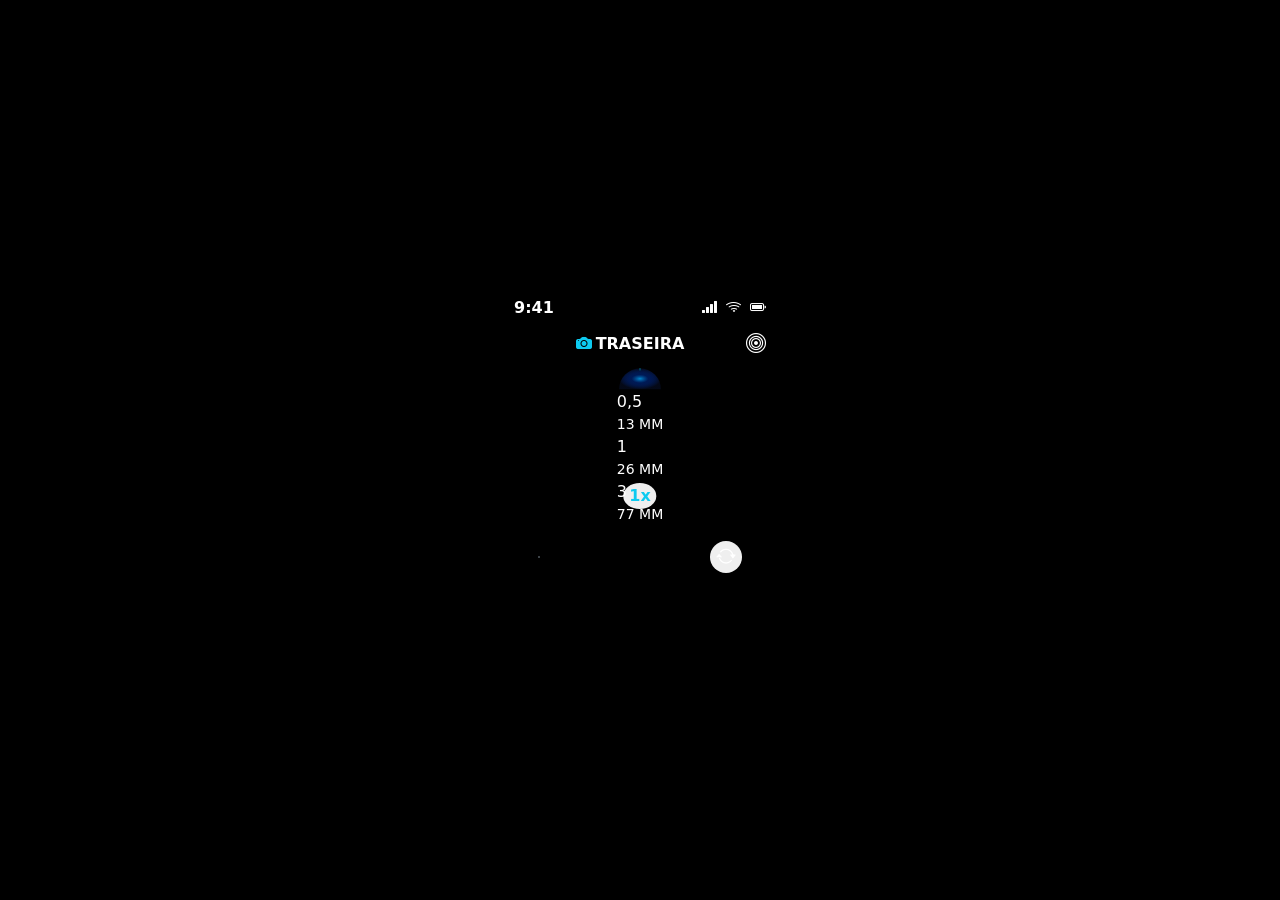
==== index.html @ 22788e56 "feat: adiciona componente de camera e ajustes de layout" ====
<!DOCTYPE html>
<html lang="pt-BR">
<head>
  <meta charset="UTF-8">
  <meta name="viewport" content="width=device-width, initial-scale=1.0, maximum-scale=1.0, user-scalable=no">
  <title>IILUME Camera Component</title>

  <!-- Bootstrap 5 CSS -->
  <link href="https://cdn.jsdelivr.net/npm/bootstrap@5.3.2/dist/css/bootstrap.min.css" rel="stylesheet">
  <!-- Bootstrap Icons -->
  <link rel="stylesheet" href="https://cdn.jsdelivr.net/npm/bootstrap-icons@1.11.1/font/bootstrap-icons.css">
  <link rel="stylesheet" href="style.css">
</head>
<body class="bg-black text-white cam-unselectable d-flex align-items-center justify-content-center min-vh-100">

  <!-- Container Principal do Celular -->
  <main class="cam-container position-relative overflow-hidden d-flex flex-column justify-content-between">
    
    <!-- Status Bar Mobile -->
    <div class="cam-status-bar d-flex justify-content-between align-items-center px-4 pt-2">
      <span class="fw-bold fs-6">9:41</span>
      <div class="cam-dynamic-island rounded-pill bg-black"></div>
      <div class="d-flex align-items-center gap-2 fs-6">
        <i class="bi bi-reception-4"></i>
        <i class="bi bi-wifi"></i>
        <i class="bi bi-battery-full"></i>
      </div>
    </div>

    <!-- Top Bar: Controles Rápidos e Indicador de Câmera -->
    <header class="cam-top-bar d-flex justify-content-between align-items-center px-4 py-2">
      <button id="cam-btn-flash" class="btn text-white p-0 rounded-circle border-0 cam-icon-circle" title="Flash">
        <i class="bi bi-zap" id="cam-icon-flash"></i>
      </button>
      
      <!-- Indicador Visual (Frontal / Traseira) -->
      <div class="cam-indicator-badge d-flex align-items-center gap-1 rounded-pill px-2 py-1">
        <i class="bi bi-camera-fill text-info fs-6" id="cam-icon-type"></i>
        <span id="cam-text-type" class="fw-bold tracking-wide">TRASEIRA</span>
      </div>

      <button id="cam-btn-grid" class="btn text-white p-0 rounded-circle border-0 cam-icon-circle" title="Grade">
        <i class="bi bi-bullseye fs-5"></i>
      </button>
    </header>

    <!-- Área Principal da Câmera (Viewfinder) -->
    <section class="cam-viewfinder position-relative flex-grow-1 overflow-hidden">
      <!-- Media Stream -->
      <video id="cam-stream" autoplay playsinline muted class="cam-media cam-zoom-26mm"></video>

      <!-- Ícone de Flash do Disparador -->
      <div id="cam-shutter-icon-flash" class="cam-shutter-icon-flash d-none position-absolute top-50 start-50 translate-middle text-center">
        <i class="bi bi-zap-fill text-warning display-1"></i>
      </div>
      
      <!-- Grade de Terços -->
      <div id="cam-grid" class="cam-grid d-none">
        <div class="cam-grid-line cam-horizontal" style="top: 33.33%;"></div>
        <div class="cam-grid-line cam-horizontal" style="top: 66.66%;"></div>
        <div class="cam-grid-line cam-vertical" style="left: 33.33%;"></div>
        <div class="cam-grid-line cam-vertical" style="left: 66.66%;"></div>
      </div>

      <!-- Overlays de Flash -->
      <div id="cam-shutter-flash" class="cam-shutter-flash"></div>
      <div id="cam-flash-overlay" class="cam-flash-overlay"></div>

      <!-- Bolotinha de Zoom Minimizada -->
      <button id="cam-zoom-trigger" class="cam-zoom-trigger position-absolute bottom-0 start-50 translate-middle-x mb-3 rounded-circle border-0 text-info fw-bold shadow">
        <span id="cam-zoom-trigger-text">1x</span>
      </button>

      <!-- Dial de Zoom Expansível -->
      <div class="cam-dial-container cam-dial-hidden position-absolute bottom-0 start-50 translate-middle-x" id="cam-dial">
        <button id="cam-zoom-close" class="cam-zoom-close rounded-circle border-0 text-white">&times;</button>
        <svg class="cam-dial-svg" viewBox="0 0 400 200">
          <defs>
            <radialGradient id="camBlueGlow" cx="50%" cy="50%" r="50%">
              <stop offset="0%" stop-color="#00aaff" stop-opacity="0.8" />
              <stop offset="40%" stop-color="#0033aa" stop-opacity="0.5" />
              <stop offset="100%" stop-color="#050a1a" stop-opacity="0.9" />
            </radialGradient>
          </defs>
          <path d="M 20,200 A 180,180 0 0,1 380,200 Z" fill="url(#camBlueGlow)" />
          <line x1="200" y1="15" x2="200" y2="35" stroke="#00f0ff" stroke-width="3.5" stroke-linecap="round" />
          <g id="cam-dial-ticks" stroke="rgba(255,255,255,0.4)" stroke-width="1.5"></g>
        </svg>

        <!-- Lentes Interativas no Dial -->
        <div class="cam-dial-content" id="cam-dial-content">
          <div class="cam-lens-item cam-lens-13mm" data-lens="13mm" data-angle="-30">
            <span class="d-block fs-6">0,5</span>
            <span class="d-block small">13 MM</span>
          </div>

          <div class="cam-lens-item cam-lens-26mm active" data-lens="26mm" data-angle="0">
            <span class="d-block fs-6">1</span>
            <span class="d-block small">26 MM</span>
          </div>

          <div class="cam-lens-item cam-lens-77mm" data-lens="77mm" data-angle="30">
            <span class="d-block fs-6">3</span>
            <span class="d-block small">77 MM</span>
          </div>
        </div>
      </div>
    </section>

    <!-- Controles Inferiores -->
    <footer class="cam-bottom-bar bg-black pt-2 pb-4 d-flex flex-column align-items-center">
      <div class="d-flex align-items-center justify-content-between w-100 px-5 my-2">
        <!-- Espaço reservado para a Galeria -->
        <div class="cam-thumb-placeholder border border-secondary rounded-circle overflow-hidden">
          <img id="cam-thumb-img" class="w-100 h-100 object-fit-cover d-none" alt="Thumb">
        </div>

        <!-- Botão Disparador -->
        <button id="cam-btn-shutter" class="cam-shutter-ring rounded-circle d-flex align-items-center justify-content-center border-0 p-0">
          <div class="cam-shutter-core rounded-circle"></div>
        </button>

        <!-- Botão Inverter Câmera -->
        <button id="cam-btn-flip" class="cam-flip-btn rounded-circle d-flex align-items-center justify-content-center border-0 text-white">
          <i class="bi bi-arrow-repeat fs-5"></i>
        </button>
      </div>

      <div class="cam-home-indicator rounded-pill bg-white mt-2 opacity-50"></div>
    </footer>

  </main>

  <script src="https://cdn.jsdelivr.net/npm/bootstrap@5.3.2/dist/js/bootstrap.bundle.min.js"></script>
  <script src="script.js"></script>
</body>
</html>
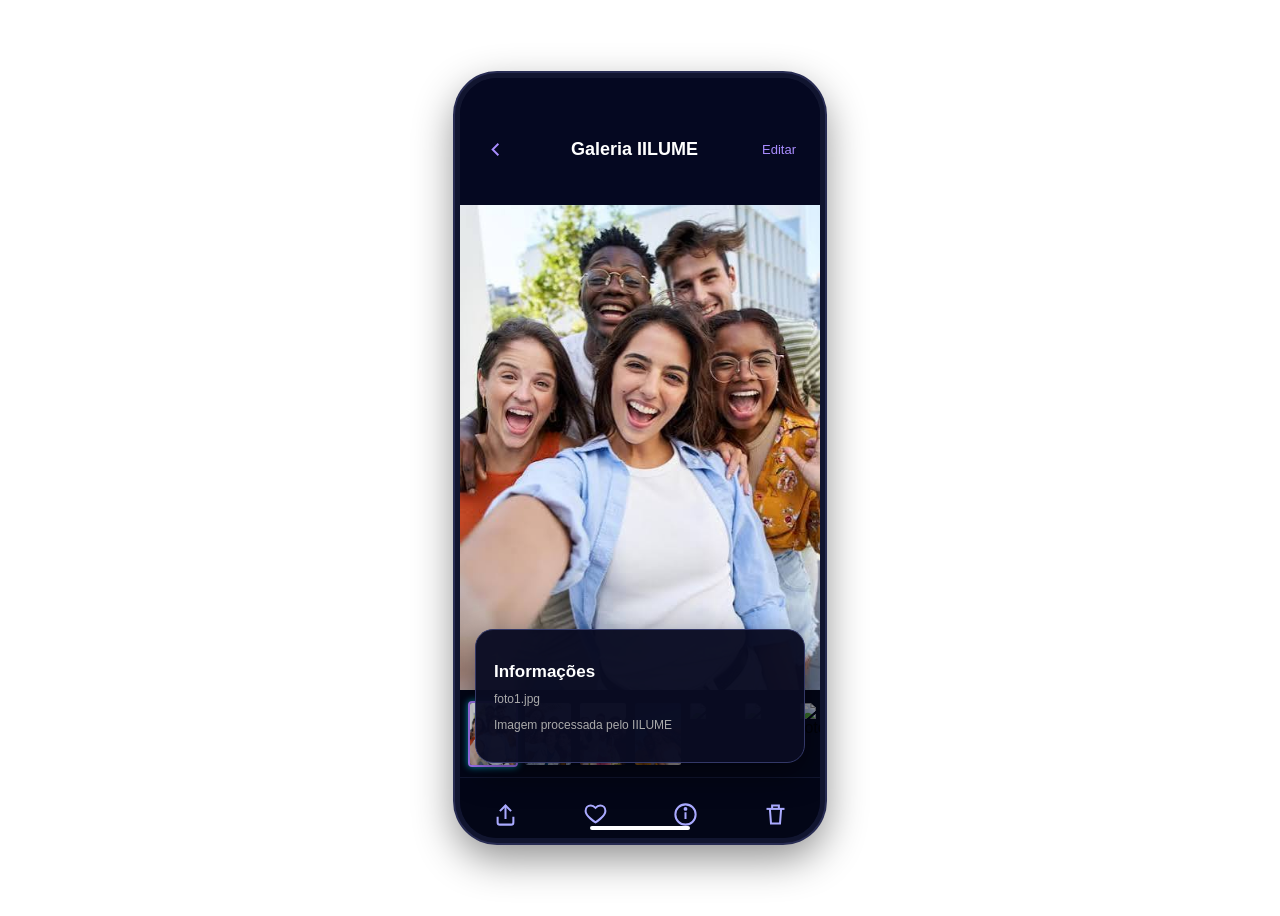
==== commit c87495bf: "ajuste de formato da apresentacao das tela" ====
--- a/index.html
+++ b/index.html
@@ -1,137 +1,180 @@
+<!--bem vindo-->
+<!--meu estudio-->
+<!--modo foto-->
+<!--modo ia-->
+<!--modo retrato-->
+<!--editor-->
+<!--salvar pela ia-->
+<!--galeria-->
 <!DOCTYPE html>
 <html lang="pt-BR">
 <head>
-  <meta charset="UTF-8">
-  <meta name="viewport" content="width=device-width, initial-scale=1.0, maximum-scale=1.0, user-scalable=no">
-  <title>IILUME Camera Component</title>
+    <meta charset="UTF-8">
+    <meta name="viewport" content="width=device-width, initial-scale=1.0">
+    <title>Galeria IILUME</title>
+    <script src="https://cdn.tailwindcss.com"></script>
+    <link rel="stylesheet" href="css/style.css">
+</head>
+<body>
 
-  <!-- Bootstrap 5 CSS -->
-  <link href="https://cdn.jsdelivr.net/npm/bootstrap@5.3.2/dist/css/bootstrap.min.css" rel="stylesheet">
-  <!-- Bootstrap Icons -->
-  <link rel="stylesheet" href="https://cdn.jsdelivr.net/npm/bootstrap-icons@1.11.1/font/bootstrap-icons.css">
-  <link rel="stylesheet" href="style.css">
-</head>
-<body class="bg-black text-white cam-unselectable d-flex align-items-center justify-content-center min-vh-100">
+<div class="phone">
+    <header class="phone-header">
+        <!-- Botão voltar -->
+        <button
+                id="back_button"
+                class="header-button"
+                aria-label="Voltar">
+            <svg
+                    viewBox="0 0 24 24"
+                    fill="none"
+                    stroke="currentColor"
+                    stroke-width="2">
+                <path
+                        d="M15 18L9 12L15 6">
+                </path>
+            </svg>
+        </button>
 
-  <!-- Container Principal do Celular -->
-  <main class="cam-container position-relative overflow-hidden d-flex flex-column justify-content-between">
-    
-    <!-- Status Bar Mobile -->
-    <div class="cam-status-bar d-flex justify-content-between align-items-center px-4 pt-2">
-      <span class="fw-bold fs-6">9:41</span>
-      <div class="cam-dynamic-island rounded-pill bg-black"></div>
-      <div class="d-flex align-items-center gap-2 fs-6">
-        <i class="bi bi-reception-4"></i>
-        <i class="bi bi-wifi"></i>
-        <i class="bi bi-battery-full"></i>
-      </div>
+        <!-- Título -->
+        <h1>
+            Galeria IILUME
+        </h1>
+
+        <!-- Editar -->
+        <button
+                id="edit_button"
+                class="edit-button">
+            Editar
+        </button>
+    </header>
+
+    <!-- FOTO PRINCIPAL -->
+    <section class="main-photo">
+        <img
+                id="main_image"
+                src="assets/images/gallery/foto1.jpg"
+                alt="Foto selecionada">
+    </section>
+
+    <!-- MINIATURAS-->
+    <section
+            id="thumbnail_container"
+            class="thumbnails">
+    </section>
+
+    <nav class="bottom-actions">
+        <!-- COMPARTILHAR -->
+        <button
+                id="share_button"
+                class="action-button"
+                aria-label="Compartilhar">
+
+            <svg
+                    viewBox="0 0 24 24"
+                    fill="none"
+                    stroke="currentColor"
+                    stroke-width="1.8">
+                <path
+                        d="M12 16V4">
+                </path>
+                <path
+                        d="M7 9L12 4L17 9">
+                </path>
+                <path
+                        d="M5 14V19C5 20.1 5.9 21 7 21H17C18.1 21 19 20.1 19 19V14">
+                </path>
+            </svg>
+        </button>
+
+        <!-- FAVORITO -->
+        <button
+                id="favorite_button"
+                class="action-button"
+                aria-label="Favoritar">
+            <svg
+                    id="heart_icon"
+                    viewBox="0 0 24 24"
+                    fill="none"
+                    stroke="currentColor"
+                    stroke-width="1.8">
+                <path
+                        d="M20.8 8.8C20.8 13.5 12 19 12 19S3.2 13.5 3.2 8.8C3.2 6.1 5.2 4 7.8 4C9.4 4 10.8 4.8 12 6.1C13.2 4.8 14.6 4 16.2 4C18.8 4 20.8 6.1 20.8 8.8Z">
+                </path>
+            </svg>
+        </button>
+
+        <!-- INFORMAÇÕES -->
+        <button
+                id="info_button"
+                class="action-button"
+                aria-label="Informações">
+            <svg
+                    viewBox="0 0 24 24"
+                    fill="none"
+                    stroke="currentColor"
+                    stroke-width="1.8">
+                <circle
+                        cx="12"
+                        cy="12"
+                        r="9">
+                </circle>
+                <path
+                        d="M12 10V16">
+                </path>
+                <circle
+                        cx="12"
+                        cy="7"
+                        r="0.8"
+                        fill="currentColor">
+                </circle>
+            </svg>
+        </button>
+
+
+        <!-- EXCLUIR -->
+        <button
+                id="delete_button"
+                class="action-button"
+                aria-label="Excluir">
+            <svg
+                    viewBox="0 0 24 24"
+                    fill="none"
+                    stroke="currentColor"
+                    stroke-width="1.8">
+                <path
+                        d="M4 7H20">
+                </path>
+                <path
+                        d="M9 7V4H15V7">
+                </path>
+                <path
+                        d="M7 7L8 20H16L17 7">
+                </path>
+            </svg>
+        </button>
+    </nav>
+
+    <!-- BARRA INFERIOR DO CELULAR-->
+    <div class="home-indicator"></div>
+
+    <!-- INFORMAÇÕES DA FOTO-->
+    <div
+            id="photo_info"
+            class="photo-info hidden">
+        <h2>
+            Informações
+        </h2>
+        <p id="photo_name">
+            foto1.jpg
+        </p>
+        <p>
+            Imagem processada pelo IILUME
+        </p>
     </div>
 
-    <!-- Top Bar: Controles Rápidos e Indicador de Câmera -->
-    <header class="cam-top-bar d-flex justify-content-between align-items-center px-4 py-2">
-      <button id="cam-btn-flash" class="btn text-white p-0 rounded-circle border-0 cam-icon-circle" title="Flash">
-        <i class="bi bi-zap" id="cam-icon-flash"></i>
-      </button>
-      
-      <!-- Indicador Visual (Frontal / Traseira) -->
-      <div class="cam-indicator-badge d-flex align-items-center gap-1 rounded-pill px-2 py-1">
-        <i class="bi bi-camera-fill text-info fs-6" id="cam-icon-type"></i>
-        <span id="cam-text-type" class="fw-bold tracking-wide">TRASEIRA</span>
-      </div>
+</div>
 
-      <button id="cam-btn-grid" class="btn text-white p-0 rounded-circle border-0 cam-icon-circle" title="Grade">
-        <i class="bi bi-bullseye fs-5"></i>
-      </button>
-    </header>
-
-    <!-- Área Principal da Câmera (Viewfinder) -->
-    <section class="cam-viewfinder position-relative flex-grow-1 overflow-hidden">
-      <!-- Media Stream -->
-      <video id="cam-stream" autoplay playsinline muted class="cam-media cam-zoom-26mm"></video>
-
-      <!-- Ícone de Flash do Disparador -->
-      <div id="cam-shutter-icon-flash" class="cam-shutter-icon-flash d-none position-absolute top-50 start-50 translate-middle text-center">
-        <i class="bi bi-zap-fill text-warning display-1"></i>
-      </div>
-      
-      <!-- Grade de Terços -->
-      <div id="cam-grid" class="cam-grid d-none">
-        <div class="cam-grid-line cam-horizontal" style="top: 33.33%;"></div>
-        <div class="cam-grid-line cam-horizontal" style="top: 66.66%;"></div>
-        <div class="cam-grid-line cam-vertical" style="left: 33.33%;"></div>
-        <div class="cam-grid-line cam-vertical" style="left: 66.66%;"></div>
-      </div>
-
-      <!-- Overlays de Flash -->
-      <div id="cam-shutter-flash" class="cam-shutter-flash"></div>
-      <div id="cam-flash-overlay" class="cam-flash-overlay"></div>
-
-      <!-- Bolotinha de Zoom Minimizada -->
-      <button id="cam-zoom-trigger" class="cam-zoom-trigger position-absolute bottom-0 start-50 translate-middle-x mb-3 rounded-circle border-0 text-info fw-bold shadow">
-        <span id="cam-zoom-trigger-text">1x</span>
-      </button>
-
-      <!-- Dial de Zoom Expansível -->
-      <div class="cam-dial-container cam-dial-hidden position-absolute bottom-0 start-50 translate-middle-x" id="cam-dial">
-        <button id="cam-zoom-close" class="cam-zoom-close rounded-circle border-0 text-white">&times;</button>
-        <svg class="cam-dial-svg" viewBox="0 0 400 200">
-          <defs>
-            <radialGradient id="camBlueGlow" cx="50%" cy="50%" r="50%">
-              <stop offset="0%" stop-color="#00aaff" stop-opacity="0.8" />
-              <stop offset="40%" stop-color="#0033aa" stop-opacity="0.5" />
-              <stop offset="100%" stop-color="#050a1a" stop-opacity="0.9" />
-            </radialGradient>
-          </defs>
-          <path d="M 20,200 A 180,180 0 0,1 380,200 Z" fill="url(#camBlueGlow)" />
-          <line x1="200" y1="15" x2="200" y2="35" stroke="#00f0ff" stroke-width="3.5" stroke-linecap="round" />
-          <g id="cam-dial-ticks" stroke="rgba(255,255,255,0.4)" stroke-width="1.5"></g>
-        </svg>
-
-        <!-- Lentes Interativas no Dial -->
-        <div class="cam-dial-content" id="cam-dial-content">
-          <div class="cam-lens-item cam-lens-13mm" data-lens="13mm" data-angle="-30">
-            <span class="d-block fs-6">0,5</span>
-            <span class="d-block small">13 MM</span>
-          </div>
-
-          <div class="cam-lens-item cam-lens-26mm active" data-lens="26mm" data-angle="0">
-            <span class="d-block fs-6">1</span>
-            <span class="d-block small">26 MM</span>
-          </div>
-
-          <div class="cam-lens-item cam-lens-77mm" data-lens="77mm" data-angle="30">
-            <span class="d-block fs-6">3</span>
-            <span class="d-block small">77 MM</span>
-          </div>
-        </div>
-      </div>
-    </section>
-
-    <!-- Controles Inferiores -->
-    <footer class="cam-bottom-bar bg-black pt-2 pb-4 d-flex flex-column align-items-center">
-      <div class="d-flex align-items-center justify-content-between w-100 px-5 my-2">
-        <!-- Espaço reservado para a Galeria -->
-        <div class="cam-thumb-placeholder border border-secondary rounded-circle overflow-hidden">
-          <img id="cam-thumb-img" class="w-100 h-100 object-fit-cover d-none" alt="Thumb">
-        </div>
-
-        <!-- Botão Disparador -->
-        <button id="cam-btn-shutter" class="cam-shutter-ring rounded-circle d-flex align-items-center justify-content-center border-0 p-0">
-          <div class="cam-shutter-core rounded-circle"></div>
-        </button>
-
-        <!-- Botão Inverter Câmera -->
-        <button id="cam-btn-flip" class="cam-flip-btn rounded-circle d-flex align-items-center justify-content-center border-0 text-white">
-          <i class="bi bi-arrow-repeat fs-5"></i>
-        </button>
-      </div>
-
-      <div class="cam-home-indicator rounded-pill bg-white mt-2 opacity-50"></div>
-    </footer>
-
-  </main>
-
-  <script src="https://cdn.jsdelivr.net/npm/bootstrap@5.3.2/dist/js/bootstrap.bundle.min.js"></script>
-  <script src="script.js"></script>
+<!-- JavaScript -->
+<script src="js/script.js"></script>
 </body>
 </html>
--- a/css/style.css
+++ b/css/style.css
@@ -0,0 +1,265 @@
+.neon-effect {
+
+}
+.camera-shutter{
+
+}
+/*paleta de cores*/
+/*gradiente*/
+bg-gradient-to-r from-cyan-400 to-violet-600
+
+/*paleta*/
+Fundo principal #050509
+Fundo secundário #0D0D16
+Azul IILUME #00D9FF
+Roxo IILUME #7C3AED
+Texto primario #FFFFFF
+Texto secundário #A1A1AA
+Bordas #27272A
+
+/*fonte*/
+letra Arial
+
+
+/* GALERIA*/
+/* RESET */
+* {
+    margin: 0;
+    padding: 0;
+    box-sizing: border-box;
+}
+
+/* PÁGINA */
+body {
+    min-height: 100vh;
+    display: flex;
+    justify-content: center;
+    align-items: center;
+    background: transparent;
+    font-family: Arial, sans-serif;
+}
+
+/* CELULAR*/
+.phone {
+    width: 360px;
+    height: 760px;
+    background: #050821;
+    border-radius: 42px;
+    overflow: hidden;
+    position: relative;
+    border: 5px solid #11152f;
+    box-shadow:
+            0 0 0 2px #272b52,
+            0 15px 40px
+            rgba(0, 0, 0, 0.45);
+}
+
+/* CABEÇALHO */
+.phone-header {
+    height: 92px;
+    display: flex;
+    align-items: center;
+    justify-content: space-between;
+    padding: 25px 18px 10px;
+    background: #050821;
+    color: white;
+}
+
+/* Botão voltar */
+.header-button {
+    width: 35px;
+    height: 35px;
+    display: flex;
+    align-items: center;
+    justify-content: center;
+    border: none;
+    background: transparent;
+    color: #a98cff;
+    cursor: pointer;
+}
+
+.header-button svg {
+    width: 25px;
+    height: 25px;
+}
+
+/* Título */
+.phone-header h1 {
+    font-size: 18px;
+    font-weight: 600;
+    white-space: nowrap;
+}
+
+/* Editar */
+.edit-button {
+    border: none;
+    background: transparent;
+    color: #a98cff;
+    font-size: 13px;
+    cursor: pointer;
+}
+
+/* FOTO PRINCIPAL */
+.main-photo {
+    width: 100%;
+    height: 485px;
+    overflow: hidden;
+    background: #111;
+}
+
+.main-photo img {
+    width: 100%;
+    height: 100%;
+    display: block;
+    object-fit: cover;
+}
+
+/* MINIATURAS */
+.thumbnails {
+    width: 100%;
+    height: 75px;
+    display: flex;
+    align-items: center;
+    gap: 5px;
+    padding: 6px 8px;
+    overflow-x: auto;
+    background: #030617;
+}
+
+/* Esconder barra */
+.thumbnails::-webkit-scrollbar {
+    height: 0;
+}
+
+/* Miniatura */
+.thumbnail {
+    width: 46px;
+    height: 62px;
+    flex-shrink: 0;
+    object-fit: cover;
+    border-radius: 4px;
+    border: 2px solid transparent;
+    opacity: 0.65;
+    cursor: pointer;
+    transition: 0.2s;
+}
+
+/* Miniatura selecionada */
+.thumbnail.active {
+    opacity: 1;
+    border-color: #a879ff;
+    box-shadow:
+            0 0 7px
+            rgba(0, 220, 255, 0.7);
+}
+
+/* AÇÕES */
+.bottom-actions {
+    height: 72px;
+    display: flex;
+    align-items: center;
+    justify-content: space-around;
+    background: #030617;
+    border-top: 1px solid #111630;
+}
+
+/* Botões */
+.action-button {
+    width: 45px;
+    height: 45px;
+    display: flex;
+    align-items: center;
+    justify-content: center;
+    border: none;
+    background: transparent;
+    color: #aaaaff;
+    cursor: pointer;
+    transition: 0.2s;
+}
+
+/* Ícones */
+.action-button svg {
+    width: 27px;
+    height: 27px;
+}
+
+/* Hover */
+.action-button:hover {
+    color: #00e5ff;
+    transform: scale(1.1);
+}
+
+/* Favorito selecionado */
+.action-button.favorite-active {
+    color: #00e5ff;
+}
+
+/* BARRA HOME*/
+.home-indicator {
+    position: absolute;
+    bottom: 8px;
+    left: 50%;
+    transform: translateX(-50%);
+    width: 100px;
+    height: 4px;
+    background: white;
+    border-radius: 20px;
+}
+
+/* INFORMAÇÕES*/
+.photo-info {
+    position: absolute;
+    left: 15px;
+    right: 15px;
+    bottom: 75px;
+    padding: 18px;
+    border-radius: 18px;
+    background: rgba(10, 12, 35, 0.97);
+    border: 1px solid #333867;
+    color: white;
+    z-index: 10;
+    box-shadow:
+            0 10px 30px
+            rgba(0, 0, 0, 0.5);
+}
+
+.photo-info h2 {
+    font-size: 17px;
+    margin-bottom: 10px;
+}
+
+.photo-info p {
+    font-size: 12px;
+    color: #aaa;
+    margin-top: 5px;
+}
+
+/* RESPONSIVIDADE */
+@media (max-width: 500px) {
+    body {
+        align-items: flex-start;
+    }
+
+    .phone {
+        width: 100vw;
+        height: 100vh;
+        max-height: 100vh;
+        border: none;
+        border-radius: 0;
+    }
+    .phone-header {
+        height: 90px;
+    }
+    .main-photo {
+        height: calc(
+                100vh - 237px
+        );
+    }
+
+    .thumbnails {
+        height: 72px;
+    }
+    .bottom-actions {
+        height: 65px;
+    }
+}
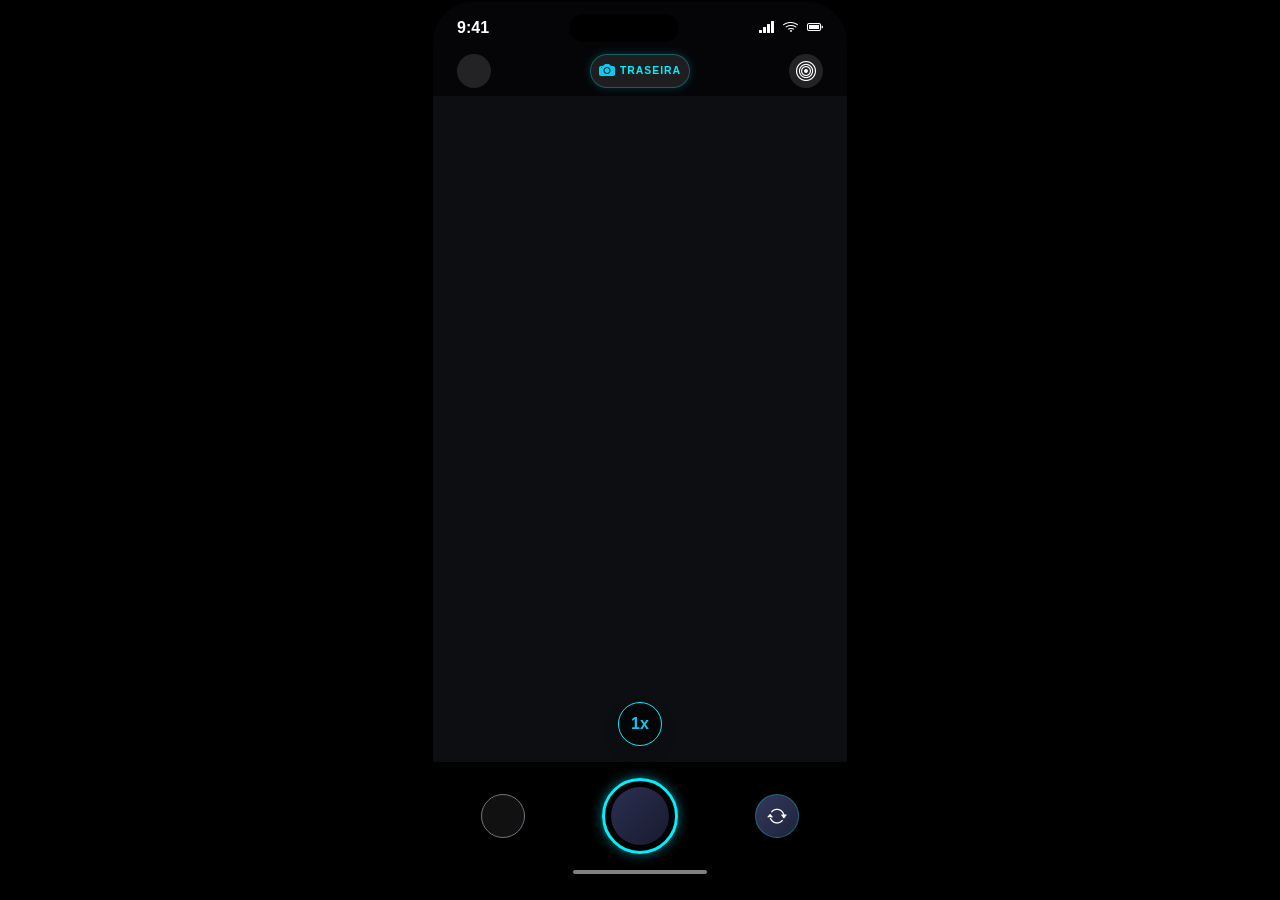
==== commit 706e7f83: "ajuste da responsividade camera galeria" ====
--- a/index.html
+++ b/index.html
@@ -1,23 +1,138 @@
-<!--bem vindo-->
-<!--meu estudio-->
-<!--modo foto-->
-<!--modo ia-->
-<!--modo retrato-->
-<!--editor-->
-<!--salvar pela ia-->
-<!--galeria-->
 <!DOCTYPE html>
 <html lang="pt-BR">
 <head>
     <meta charset="UTF-8">
-    <meta name="viewport" content="width=device-width, initial-scale=1.0">
-    <title>Galeria IILUME</title>
-    <script src="https://cdn.tailwindcss.com"></script>
+    <meta name="viewport" content="width=device-width, initial-scale=1.0, maximum-scale=1.0, user-scalable=no">
+    <title>IILUME</title>
+
+    <!-- Bootstrap 5 CSS - usado pela parte da câmera -->
+    <link href="https://cdn.jsdelivr.net/npm/bootstrap@5.3.2/dist/css/bootstrap.min.css" rel="stylesheet">
+    <!-- Bootstrap Icons - usado pela parte da câmera  -->
+    <link rel="stylesheet" href="https://cdn.jsdelivr.net/npm/bootstrap-icons@1.11.1/font/bootstrap-icons.css">
     <link rel="stylesheet" href="css/style.css">
 </head>
-<body>
-
-<div class="phone">
+<body class="bg-black text-white cam-unselectable d-flex align-items-center justify-content-center min-vh-100">
+
+
+<!-- Container Principal do Celular -->
+<main id="camera_screen" class="cam-container iilume-screen camera-screen active position-relative overflow-hidden d-flex flex-column justify-content-between">
+
+    <!-- Status Bar Mobile -->
+    <div class="cam-status-bar d-flex justify-content-between align-items-center px-4 pt-2">
+        <span class="fw-bold fs-6">9:41</span>
+        <div class="cam-dynamic-island rounded-pill bg-black"></div>
+        <div class="d-flex align-items-center gap-2 fs-6">
+            <i class="bi bi-reception-4"></i>
+            <i class="bi bi-wifi"></i>
+            <i class="bi bi-battery-full"></i>
+        </div>
+    </div>
+
+    <!-- Top Bar: Controles Rápidos e Indicador de Câmera -->
+    <header class="cam-top-bar d-flex justify-content-between align-items-center px-4 py-2">
+        <button id="cam-btn-flash" class="btn text-white p-0 rounded-circle border-0 cam-icon-circle" title="Flash">
+            <i class="bi bi-zap" id="cam-icon-flash"></i>
+        </button>
+
+        <!-- Indicador Visual (Frontal / Traseira) -->
+        <div class="cam-indicator-badge d-flex align-items-center gap-1 rounded-pill px-2 py-1">
+            <i class="bi bi-camera-fill text-info fs-6" id="cam-icon-type"></i>
+            <span id="cam-text-type" class="fw-bold tracking-wide">TRASEIRA</span>
+        </div>
+
+        <button id="cam-btn-grid" class="btn text-white p-0 rounded-circle border-0 cam-icon-circle" title="Grade">
+            <i class="bi bi-bullseye fs-5"></i>
+        </button>
+    </header>
+
+    <!-- Área Principal da Câmera (Viewfinder) -->
+    <section class="cam-viewfinder position-relative flex-grow-1 overflow-hidden">
+        <!-- Media Stream -->
+        <video id="cam-stream" autoplay playsinline muted class="cam-media cam-zoom-26mm"></video>
+
+        <!-- Ícone de Flash do Disparador -->
+        <div id="cam-shutter-icon-flash" class="cam-shutter-icon-flash d-none position-absolute top-50 start-50 translate-middle text-center">
+            <i class="bi bi-zap-fill text-warning display-1"></i>
+        </div>
+
+        <!-- Grade de Terços -->
+        <div id="cam-grid" class="cam-grid d-none">
+            <div class="cam-grid-line cam-horizontal" style="top: 33.33%;"></div>
+            <div class="cam-grid-line cam-horizontal" style="top: 66.66%;"></div>
+            <div class="cam-grid-line cam-vertical" style="left: 33.33%;"></div>
+            <div class="cam-grid-line cam-vertical" style="left: 66.66%;"></div>
+        </div>
+
+        <!-- Overlays de Flash -->
+        <div id="cam-shutter-flash" class="cam-shutter-flash"></div>
+        <div id="cam-flash-overlay" class="cam-flash-overlay"></div>
+
+        <!-- Bolotinha de Zoom Minimizada -->
+        <button id="cam-zoom-trigger" class="cam-zoom-trigger position-absolute bottom-0 start-50 translate-middle-x mb-3 rounded-circle border-0 text-info fw-bold shadow">
+            <span id="cam-zoom-trigger-text">1x</span>
+        </button>
+
+        <!-- Dial de Zoom Expansível -->
+        <div class="cam-dial-container cam-dial-hidden position-absolute bottom-0 start-50 translate-middle-x" id="cam-dial">
+            <button id="cam-zoom-close" class="cam-zoom-close rounded-circle border-0 text-white">&times;</button>
+            <svg class="cam-dial-svg" viewBox="0 0 400 200">
+                <defs>
+                    <radialGradient id="camBlueGlow" cx="50%" cy="50%" r="50%">
+                        <stop offset="0%" stop-color="#00aaff" stop-opacity="0.8" />
+                        <stop offset="40%" stop-color="#0033aa" stop-opacity="0.5" />
+                        <stop offset="100%" stop-color="#050a1a" stop-opacity="0.9" />
+                    </radialGradient>
+                </defs>
+                <path d="M 20,200 A 180,180 0 0,1 380,200 Z" fill="url(#camBlueGlow)" />
+                <line x1="200" y1="15" x2="200" y2="35" stroke="#00f0ff" stroke-width="3.5" stroke-linecap="round" />
+                <g id="cam-dial-ticks" stroke="rgba(255,255,255,0.4)" stroke-width="1.5"></g>
+            </svg>
+
+            <!-- Lentes Interativas no Dial -->
+            <div class="cam-dial-content" id="cam-dial-content">
+                <div class="cam-lens-item cam-lens-13mm" data-lens="13mm" data-angle="-30">
+                    <span class="d-block fs-6">0,5</span>
+                    <span class="d-block small">13 MM</span>
+                </div>
+
+                <div class="cam-lens-item cam-lens-26mm active" data-lens="26mm" data-angle="0">
+                    <span class="d-block fs-6">1</span>
+                    <span class="d-block small">26 MM</span>
+                </div>
+
+                <div class="cam-lens-item cam-lens-77mm" data-lens="77mm" data-angle="30">
+                    <span class="d-block fs-6">3</span>
+                    <span class="d-block small">77 MM</span>
+                </div>
+            </div>
+        </div>
+    </section>
+
+    <!-- Controles Inferiores -->
+    <footer class="cam-bottom-bar bg-black pt-2 pb-4 d-flex flex-column align-items-center">
+        <div class="d-flex align-items-center justify-content-between w-100 px-5 my-2">
+            <!-- Espaço reservado para a Galeria -->
+            <div class="cam-thumb-placeholder border border-secondary rounded-circle overflow-hidden" role="button" tabindex="0" title="Abrir galeria">
+                <img id="cam-thumb-img" class="w-100 h-100 object-fit-cover d-none" alt="Thumb">
+            </div>
+
+            <!-- Botão Disparador -->
+            <button id="cam-btn-shutter" class="cam-shutter-ring rounded-circle d-flex align-items-center justify-content-center border-0 p-0">
+                <div class="cam-shutter-core rounded-circle"></div>
+            </button>
+
+            <!-- Botão Inverter Câmera -->
+            <button id="cam-btn-flip" class="cam-flip-btn rounded-circle d-flex align-items-center justify-content-center border-0 text-white">
+                <i class="bi bi-arrow-repeat fs-5"></i>
+            </button>
+        </div>
+
+        <div class="cam-home-indicator rounded-pill bg-white mt-2 opacity-50"></div>
+    </footer>
+
+</main>
+
+<section id="gallery_screen" class="iilume-screen gallery-screen">
     <header class="phone-header">
         <!-- Botão voltar -->
         <button
@@ -172,9 +287,10 @@
         </p>
     </div>
 
-</div>
-
-<!-- JavaScript -->
+</section>
+
+<!-- Bootstrap JS -->
+<script src="https://cdn.jsdelivr.net/npm/bootstrap@5.3.2/dist/js/bootstrap.bundle.min.js"></script>
 <script src="js/script.js"></script>
 </body>
-</html>+</html>
--- a/css/style.css
+++ b/css/style.css
@@ -1,3 +1,246 @@
+
+/* INTEGRAÇÃO ENTRE OS COMPONENTES */
+.iilume-screen {
+    display: none !important;
+}
+
+.iilume-screen.camera-screen.active {
+    display: flex !important;
+}
+
+.iilume-screen.gallery-screen.active {
+    display: block !important;
+}
+
+.hidden {
+    display: none !important;
+}
+
+#cam-thumb-placeholder {
+    cursor: pointer;
+}
+
+
+/* ===== CÂMERA ===== */
+:root {
+    --cam-bg: #050508;
+    --cam-cyan: #00f0ff;
+    --cam-blue: #0088ff;
+}
+
+/* Isolamento e Estrutura Geral */
+.cam-unselectable {
+    user-select: none;
+    -webkit-user-select: none;
+}
+
+.cam-container {
+    width: 100vw;
+    max-width: 414px;
+    height: 100vh;
+    max-height: 896px;
+    background-color: var(--cam-bg);
+    border-radius: 40px;
+    box-shadow: 0 0 30px rgba(0, 0, 0, 0.8);
+}
+
+.cam-status-bar { height: 44px; z-index: 20; }
+.cam-dynamic-island { width: 110px; height: 28px; }
+.cam-top-bar { z-index: 20; }
+
+.cam-icon-circle {
+    width: 34px;
+    height: 34px;
+    background: rgba(255, 255, 255, 0.12);
+    display: flex;
+    align-items: center;
+    justify-content: center;
+}
+
+.cam-indicator-badge {
+    background: rgba(255, 255, 255, 0.1);
+    border: 1px solid rgba(0, 240, 255, 0.3);
+    font-size: 0.65rem;
+    letter-spacing: 1px;
+    color: var(--cam-cyan);
+    box-shadow: 0 0 8px rgba(0, 240, 255, 0.2);
+}
+
+/* Viewfinder e Enquadramentos de Zoom */
+.cam-viewfinder { background-color: #0d0e12; }
+.cam-media {
+    width: 100%;
+    height: 100%;
+    object-fit: cover;
+    transition: transform 0.35s cubic-bezier(0.25, 1, 0.5, 1), filter 0.3s ease;
+}
+
+.cam-zoom-13mm { transform: scale(1.0); } /* 0,5x */
+.cam-zoom-26mm { transform: scale(1.4); } /* 1x */
+.cam-zoom-77mm { transform: scale(2.2); } /* 3x */
+
+/* Animações de Transição */
+.cam-flip-anim {
+    animation: camFlip 0.5s ease-in-out;
+}
+
+@keyframes camFlip {
+    0% { transform: scale(1) rotateY(0deg); filter: blur(0px); }
+    50% { transform: scale(0.8) rotateY(90deg); filter: blur(8px); }
+    100% { transform: scale(1) rotateY(0deg); filter: blur(0px); }
+}
+
+.cam-spin-icon {
+    animation: camSpin 0.5s linear;
+}
+
+@keyframes camSpin {
+    from { transform: rotate(0deg); }
+    to { transform: rotate(180deg); }
+}
+
+/* Ícone de Flash do Disparador */
+.cam-shutter-icon-flash {
+    z-index: 35;
+    animation: popFlash 0.35s ease-out;
+}
+
+@keyframes popFlash {
+    0% { transform: translate(-50%, -50%) scale(0.5); opacity: 0; }
+    50% { transform: translate(-50%, -50%) scale(1.3); opacity: 1; }
+    100% { transform: translate(-50%, -50%) scale(1); opacity: 0; }
+}
+
+/* Bolotinha de Zoom Minimizada */
+.cam-zoom-trigger {
+    width: 44px;
+    height: 44px;
+    background: rgba(0, 0, 0, 0.6);
+    border: 1.5px solid var(--cam-cyan) !important;
+    backdrop-filter: blur(8px);
+    z-index: 12;
+    transition: transform 0.2s ease, background 0.2s ease;
+}
+
+.cam-zoom-trigger:active {
+    transform: translate(-50%, 0) scale(0.9);
+}
+
+/* Dial de Zoom Expansível */
+.cam-dial-container {
+    width: 340px;
+    height: 170px;
+    pointer-events: auto;
+    z-index: 15;
+    cursor: grab;
+    touch-action: none;
+    transition: opacity 0.3s ease, transform 0.3s cubic-bezier(0.175, 0.885, 0.32, 1.275);
+}
+
+.cam-dial-container.cam-dial-hidden {
+    opacity: 0;
+    pointer-events: none !important;
+    transform: translate(-50%, 40px) scale(0.8) !important;
+}
+
+.cam-dial-container:active { cursor: grabbing; }
+.cam-dial-svg { width: 100%; height: 100%; overflow: visible; }
+
+.cam-zoom-close {
+    position: absolute;
+    top: 10px;
+    right: 15px;
+    width: 28px;
+    height: 28px;
+    background: rgba(255, 255, 255, 0.2);
+    z-index: 25;
+    font-size: 1.2rem;
+    line-height: 1;
+}
+
+.cam-dial-content {
+    position: absolute;
+    top: 0;
+    left: 0;
+    width: 100%;
+    height: 100%;
+    pointer-events: none;
+    transform-origin: 200px 200px;
+    transition: transform 0.1s linear;
+}
+
+.cam-lens-item {
+    position: absolute;
+    color: rgba(255, 255, 255, 0.6);
+    text-align: center;
+    cursor: pointer;
+    pointer-events: auto;
+    transition: color 0.25s ease, transform 0.25s ease, text-shadow 0.25s ease;
+    font-weight: 600;
+}
+
+.cam-lens-13mm { left: 55px; top: 92px; }
+.cam-lens-26mm { left: 145px; top: 52px; }
+.cam-lens-77mm { right: 55px; top: 92px; }
+
+.cam-lens-item.active {
+    color: var(--cam-cyan) !important;
+    text-shadow: 0 0 10px rgba(0, 240, 255, 0.9);
+    transform: scale(1.2);
+}
+
+/* Controles Inferiores */
+.cam-shutter-ring {
+    width: 76px;
+    height: 76px;
+    background: transparent;
+    border: 3px solid var(--cam-cyan) !important;
+    box-shadow: 0 0 12px rgba(0, 240, 255, 0.5);
+}
+
+.cam-shutter-core {
+    width: 58px;
+    height: 58px;
+    background: linear-gradient(135deg, #2b3052, #181a2e);
+    transition: transform 0.1s ease;
+}
+
+.cam-shutter-ring:active .cam-shutter-core {
+    transform: scale(0.88);
+    background: var(--cam-cyan);
+}
+
+.cam-flip-btn {
+    width: 44px;
+    height: 44px;
+    background: linear-gradient(135deg, #32385a, #1f233b);
+    border: 1px solid rgba(0, 240, 255, 0.3) !important;
+}
+
+.cam-thumb-placeholder { width: 44px; height: 44px; background: #111; }
+
+/* Overlays */
+.cam-grid { position: absolute; inset: 0; pointer-events: none; }
+.cam-grid-line { position: absolute; background: rgba(255, 255, 255, 0.2); }
+.cam-grid-line.cam-horizontal { width: 100%; height: 1px; }
+.cam-grid-line.cam-vertical { height: 100%; width: 1px; }
+
+.cam-shutter-flash {
+    position: absolute; inset: 0; background: white; opacity: 0; pointer-events: none; z-index: 30;
+}
+
+@keyframes camFlashAnim {
+    0% { opacity: 0.95; }
+    100% { opacity: 0; }
+}
+
+    .cam-flash-overlay {
+        position: absolute; inset: 0; background: rgba(255, 230, 150, 0.25); pointer-events: none; opacity: 0; transition: opacity 0.2s ease; z-index: 5;
+    }
+    .cam-flash-overlay.active { opacity: 1; }
+    .cam-home-indicator { width: 134px; height: 4px; }
+
+/* ===== GALERIA ===== */
 .neon-effect {
 
 }
@@ -5,20 +248,17 @@
 
 }
 /*paleta de cores*/
-/*gradiente*/
-bg-gradient-to-r from-cyan-400 to-violet-600
-
-/*paleta*/
-Fundo principal #050509
-Fundo secundário #0D0D16
-Azul IILUME #00D9FF
-Roxo IILUME #7C3AED
-Texto primario #FFFFFF
-Texto secundário #A1A1AA
-Bordas #27272A
-
-/*fonte*/
-letra Arial
+/* Gradiente de referência: bg-gradient-to-r from-cyan-400 to-violet-600 */
+/* Paleta:
+   Fundo principal: #050509
+   Fundo secundário: #0D0D16
+   Azul IILUME: #00D9FF
+   Roxo IILUME: #7C3AED
+   Texto primário: #FFFFFF
+   Texto secundário: #A1A1AA
+   Bordas: #27272A
+*/
+/* Fonte: Arial */
 
 
 /* GALERIA*/
@@ -35,7 +275,7 @@
     display: flex;
     justify-content: center;
     align-items: center;
-    background: transparent;
+    background: #050508;
     font-family: Arial, sans-serif;
 }
 
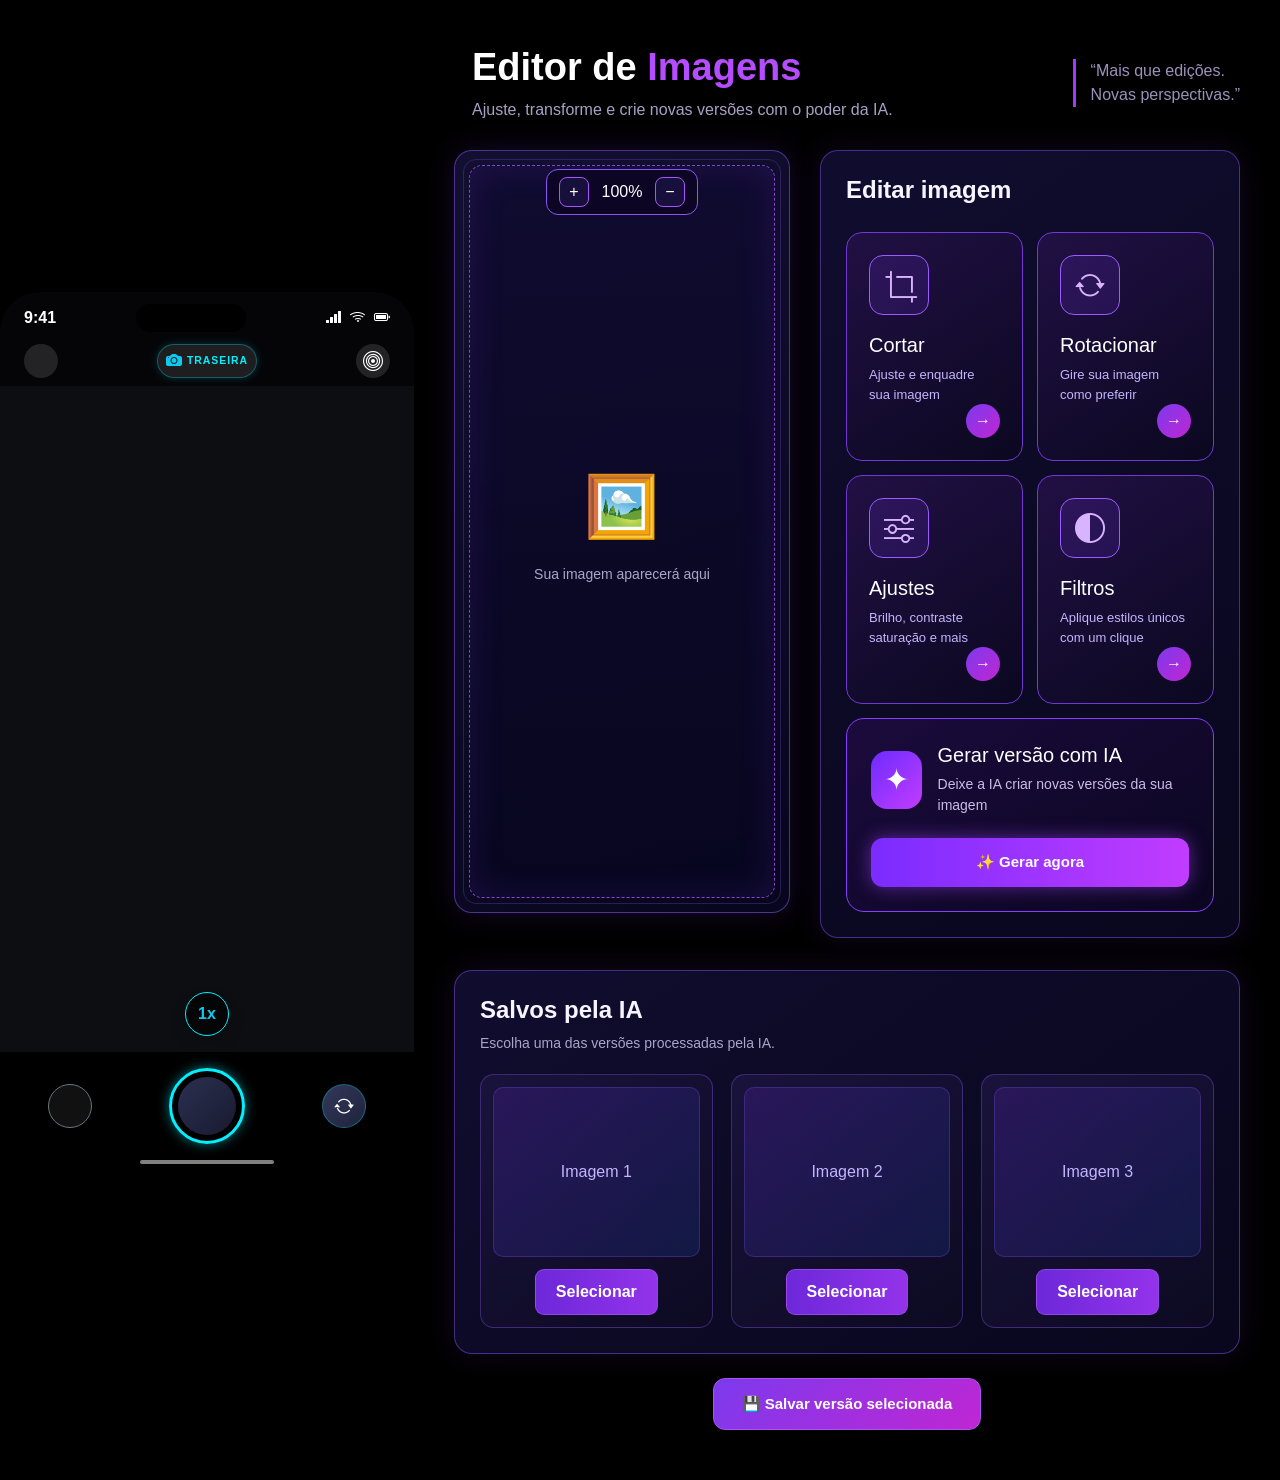
==== commit 51e26a53: "feat: adiciona editor e salvos pela IA" ====
--- a/index.html
+++ b/index.html
@@ -289,6 +289,151 @@
 
 </section>
 
+
+    <main id="editor_screen" class="container editor illume-screen editor-screen">
+<div class="titulo-editor">
+    <div>
+        <h1>Editor de <span>Imagens</span></h1>
+        <p>Ajuste, transforme e crie novas versões com o poder da IA.</p>
+    </div>
+
+    <div class="frase-editor">
+        “Mais que edições.<br>
+        Novas perspectivas.”
+    </div>
+</div>
+       <div class="editor-principal">
+        <section class="area-imagem">
+
+      
+    <div class="barra-imagem">
+    <button type="button" onclick="aumentarZoom()">+</button>
+    <span id="valor-zoom">100%</span>
+    <button type="button" onclick="diminuirZoom()">−</button>
+</div>
+
+    <div class="imagem-container">   
+                <div class="placeholder-imagem">
+                    <span>🖼️</span>
+                    <p>Sua imagem aparecerá aqui</p>
+                </div>
+            </div>
+
+        </section>
+
+
+        <section class="ferramentas">
+
+            <h2>Editar imagem</h2>
+
+          <div class="cards-ferramentas">
+
+    <button class="card-ferramenta" onclick="cortar()">
+        <div class="icone-ferramenta">
+            <i class="bi bi-crop"></i>
+        </div>
+        <div class="texto-ferramenta">
+            <h3>Cortar</h3>
+            <p>Ajuste e enquadre<br>sua imagem</p>
+        </div>
+        <span class="seta-ferramenta">→</span>
+    </button>
+
+    <button class="card-ferramenta" onclick="rotacionar()">
+        <div class="icone-ferramenta">
+            <i class="bi bi-arrow-repeat"></i>
+        </div>
+        <div class="texto-ferramenta">
+            <h3>Rotacionar</h3>
+            <p>Gire sua imagem<br>como preferir</p>
+        </div>
+        <span class="seta-ferramenta">→</span>
+    </button>
+
+    <button class="card-ferramenta" onclick="ajustar()">
+        <div class="icone-ferramenta">
+            <i class="bi bi-sliders"></i>
+        </div>
+        <div class="texto-ferramenta">
+            <h3>Ajustes</h3>
+            <p>Brilho, contraste<br>saturação e mais</p>
+        </div>
+        <span class="seta-ferramenta">→</span>
+    </button>
+
+    <button class="card-ferramenta" onclick="aplicarFiltro()">
+        <div class="icone-ferramenta">
+            <i class="bi bi-circle-half"></i>
+        </div>
+        <div class="texto-ferramenta">
+            <h3>Filtros</h3>
+            <p>Aplique estilos únicos<br>com um clique</p>
+        </div>
+        <span class="seta-ferramenta">→</span>
+    </button>
+
+
+<div class="card-ia">
+    <div class="card-ia-conteudo">
+        <span class="icone-ia">✦</span>
+
+        <div>
+            <h3>Gerar versão com IA</h3>
+            <p>Deixe a IA criar novas versões da sua imagem</p>
+        </div>
+    </div>
+
+    <button class="botao-ia" onclick="salvarVersao()">
+        ✨ Gerar agora
+    </button>
+</div>  
+          
+
+        </section>
+</div>
+
+        <section class="salvos">
+
+            <h2>Salvos pela IA</h2>
+
+            <p class="descricao">
+                Escolha uma das versões processadas pela IA.
+            </p>
+
+            <div class="versoes">
+
+                <div class="versao">
+                    <div class="miniatura">Imagem 1</div>
+                    <button onclick="selecionarVersao(this)">
+                        Selecionar
+                    </button>
+                </div>
+
+                <div class="versao">
+                    <div class="miniatura">Imagem 2</div>
+                   <button onclick="selecionarVersao(this)">
+                        Selecionar
+                    </button>
+                </div>
+
+                <div class="versao">
+                    <div class="miniatura">Imagem 3</div>
+                    <button onclick="selecionarVersao(this)">
+    Selecionar
+</button>
+                    
+                    
+                </div>
+
+            </div>
+
+        </section>
+<button class="btn-salvar-versao" onclick="salvarVersaoSelecionada()">
+    💾 Salvar versão selecionada
+</button>
+    </main>
+
+
 <!-- Bootstrap JS -->
 <script src="https://cdn.jsdelivr.net/npm/bootstrap@5.3.2/dist/js/bootstrap.bundle.min.js"></script>
 <script src="js/script.js"></script>
--- a/css/style.css
+++ b/css/style.css
@@ -502,4 +502,458 @@
     .bottom-actions {
         height: 65px;
     }
+}
+/* ===== PESSOA 4 - EDITOR + SALVOS PELA IA ===== */
+
+.editor {
+    width: 86%;
+    max-width: 1250px;
+    margin: auto;
+    padding-top: 35px;
+    padding-bottom: 55px;
+    color: #f5f3ff;
+}
+
+.area-imagem {
+    position: relative;
+    padding: 14px;
+    background: linear-gradient(145deg, rgba(20,16,52,.95), rgba(8,6,30,.98));
+    border: 1px solid rgba(139,92,246,.5);
+    border-radius: 18px;
+    box-shadow: 0 0 30px rgba(124,58,237,.18);
+    margin-bottom: 25px;
+}
+
+.area-imagem::before {
+    content: "";
+    position: absolute;
+    inset: 8px;
+    border: 1px solid rgba(139,92,246,.25);
+    border-radius: 13px;
+    pointer-events: none;
+}
+
+.imagem-container {
+    position: relative;
+    height: 380px;
+    display: flex;
+    align-items: center;
+    justify-content: center;
+    overflow: hidden;
+    border-radius: 13px;
+    border: 1px dashed rgba(168,85,247,.8);
+    background: linear-gradient(rgba(16,11,48,.78), rgba(8,7,32,.9));
+    box-shadow: inset 0 0 35px rgba(124,58,237,.16);
+}
+
+.imagem-container img {
+    position: relative;
+    z-index: 2;
+    max-width: 92%;
+    max-height: 340px;
+    object-fit: contain;
+    border-radius: 8px;
+}
+
+.placeholder-imagem {
+    position: relative;
+    z-index: 2;
+    text-align: center;
+    color: #aaa5c9;
+    font-size: 14px;
+}
+
+.placeholder-imagem span {
+    display: block;
+    font-size: 60px;
+    margin-bottom: 12px;
+}
+
+.ferramentas,
+.salvos {
+    position: relative;
+    background: linear-gradient(145deg, rgba(17,13,48,.97), rgba(9,7,30,.98));
+    padding: 25px;
+    border-radius: 18px;
+    border: 1px solid rgba(139,92,246,.45);
+    box-shadow: 0 0 30px rgba(124,58,237,.14);
+}
+
+.ferramentas {
+    margin-bottom: 25px;
+}
+
+.ferramentas h2,
+.salvos h2 {
+    color: #f7f3ff;
+    font-size: 24px;
+    font-weight: 700;
+    margin-bottom: 8px;
+}
+
+.descricao {
+    color: #aaa5c9;
+    font-size: 14px;
+    margin-bottom: 20px;
+}
+
+/* CARDS DAS FERRAMENTAS */
+
+.cards-ferramentas {
+    width: 100%;
+    display: grid;
+    grid-template-columns: repeat(4, 1fr);
+    gap: 14px;
+    margin-top: 20px;
+}
+
+.cards-ferramentas .card-ferramenta {
+    width: 100%;
+    min-height: 200px;
+    padding: 22px;
+    display: flex;
+    flex-direction: column;
+    align-items: flex-start;
+    background: linear-gradient(145deg, #211044, #0b0820);
+    color: white;
+    border: 1px solid #7138d4;
+    border-radius: 16px;
+    cursor: pointer;
+    text-align: left;
+    transition: .3s ease;
+}
+
+.cards-ferramentas .card-ferramenta:hover {
+    transform: translateY(-6px);
+    border-color: #b45cff;
+    box-shadow: 0 0 25px rgba(168,85,247,.4);
+}
+
+.icone-ferramenta {
+    width: 60px;
+    height: 60px;
+    display: flex;
+    align-items: center;
+    justify-content: center;
+    margin-bottom: 18px;
+    border: 1px solid #9b5cff;
+    border-radius: 14px;
+    background: rgba(124,58,237,.15);
+}
+
+.icone-ferramenta i {
+    font-size: 30px;
+    color: #d8b4fe;
+}
+
+.texto-ferramenta h3 {
+    margin: 0 0 8px;
+    font-size: 20px;
+    color: white;
+}
+
+.texto-ferramenta p {
+    margin: 0;
+    color: #c4b5fd;
+    font-size: 13px;
+    line-height: 1.5;
+}
+
+.seta-ferramenta {
+    margin-top: auto;
+    margin-left: auto;
+    width: 34px;
+    height: 34px;
+    display: flex;
+    align-items: center;
+    justify-content: center;
+    border-radius: 50%;
+    background: linear-gradient(135deg, #7c3aed, #c026d3);
+    color: white;
+}
+
+/* IA */
+
+.card-ia {
+    grid-column: 1 / -1;
+    min-width: 0;
+    padding: 24px;
+    border: 1px solid #8b3dff;
+    border-radius: 18px;
+    background: linear-gradient(145deg, #1b0b3d, #0b0620);
+    position: relative;
+    overflow: hidden;
+}
+
+.card-ia-conteudo {
+    display: flex;
+    align-items: center;
+    gap: 16px;
+    position: relative;
+    z-index: 1;
+}
+
+.icone-ia {
+    width: 58px;
+    height: 58px;
+    display: flex;
+    align-items: center;
+    justify-content: center;
+    border-radius: 16px;
+    font-size: 30px;
+    color: white;
+    background: linear-gradient(135deg, #6c2cff, #c33cff);
+}
+
+.card-ia h3 {
+    color: white;
+    margin: 0 0 7px;
+    font-size: 20px;
+}
+
+.card-ia p {
+    color: #c9bce8;
+    margin: 0;
+    font-size: 14px;
+}
+
+.botao-ia {
+    width: 100%;
+    margin-top: 22px;
+    padding: 13px;
+    border: none;
+    border-radius: 12px;
+    color: white;
+    font-weight: bold;
+    font-size: 15px;
+    cursor: pointer;
+    background: linear-gradient(90deg, #7b2cff, #c13cff);
+    box-shadow: 0 0 18px rgba(168,70,255,.5);
+}
+
+/* SALVOS PELA IA */
+
+.versoes {
+    display: grid;
+    grid-template-columns: repeat(3, 1fr);
+    gap: 18px;
+}
+
+.versao {
+    padding: 12px;
+    background: linear-gradient(145deg, rgba(27,20,61,.95), rgba(13,10,34,.98));
+    border: 1px solid rgba(139,92,246,.35);
+    border-radius: 14px;
+    text-align: center;
+    transition: .3s;
+    overflow: hidden;
+}
+
+.versao:hover {
+    transform: translateY(-6px);
+    border-color: rgba(168,85,247,.8);
+}
+
+.miniatura {
+    height: 170px;
+    display: flex;
+    align-items: center;
+    justify-content: center;
+    margin-bottom: 12px;
+    border-radius: 10px;
+    background: linear-gradient(135deg, rgba(109,40,217,.2), rgba(37,99,235,.15));
+    border: 1px solid rgba(139,92,246,.25);
+    color: #c4b5fd;
+    overflow: hidden;
+}
+
+.miniatura img {
+    width: 100%;
+    height: 100%;
+    object-fit: cover;
+}
+
+.versao button {
+    border: 1px solid rgba(168,85,247,.6);
+    background: linear-gradient(90deg, #6d28d9, #9333ea);
+    color: white;
+    padding: 10px 20px;
+    border-radius: 9px;
+    cursor: pointer;
+    font-weight: bold;
+}
+
+.versao.selecionada {
+    border: 2px solid #c13cff;
+    box-shadow: 0 0 25px rgba(193,60,255,.7);
+    transform: translateY(-3px);
+}
+
+/* TÍTULO */
+
+.titulo-editor {
+    width: 100%;
+    display: flex;
+    justify-content: space-between;
+    align-items: center;
+    margin-bottom: 28px;
+}
+
+.titulo-editor h1 {
+    color: white;
+    font-size: 38px;
+    font-weight: 700;
+    margin: 0 0 7px;
+    padding-left: 18px;
+}
+
+.titulo-editor h1 span {
+    color: #b64cff;
+}
+
+.titulo-editor p {
+    margin: 0;
+    padding-left: 18px;
+    color: #aaa0c5;
+}
+
+.frase-editor {
+    color: #9d91ba;
+    font-size: 16px;
+    padding-left: 15px;
+    border-left: 3px solid #9d3cff;
+}
+
+/* ZOOM */
+
+.barra-imagem {
+    position: absolute;
+    top: 18px;
+    left: 50%;
+    transform: translateX(-50%);
+    display: flex;
+    align-items: center;
+    gap: 12px;
+    padding: 7px 12px;
+    background: rgba(12,6,35,.88);
+    border: 1px solid #8a55f7;
+    border-radius: 12px;
+    z-index: 10;
+}
+
+.barra-imagem button {
+    width: 30px;
+    height: 30px;
+    border: 1px solid #a855f7;
+    border-radius: 8px;
+    background: #17103d;
+    color: white;
+    cursor: pointer;
+}
+
+.barra-imagem span {
+    color: white;
+    min-width: 42px;
+    text-align: center;
+}
+
+/* SALVAR */
+
+.btn-salvar-versao {
+    display: block;
+    margin: 24px auto 5px;
+    padding: 14px 28px;
+    border: 1px solid #a855f7;
+    border-radius: 12px;
+    background: linear-gradient(135deg, #7c3aed, #c026d3);
+    color: white;
+    font-size: 15px;
+    font-weight: 600;
+    cursor: pointer;
+}
+
+/* DESKTOP */
+
+@media (min-width: 901px) {
+    .editor {
+        max-width: 1500px;
+        padding: 45px 40px;
+    }
+
+    .editor-principal {
+        display: grid;
+        grid-template-columns: minmax(0,1.15fr) minmax(420px,.85fr);
+        gap: 30px;
+        align-items: stretch;
+    }
+
+    .imagem-container {
+        height: 100%;
+        min-height: 590px;
+    }
+
+    .ferramentas {
+        margin: 0;
+        display: flex;
+        flex-direction: column;
+    }
+
+    .cards-ferramentas {
+        grid-template-columns: repeat(2,1fr);
+    }
+
+    .salvos {
+        margin-top: 32px;
+    }
+}
+
+/* CELULAR */
+
+@media (max-width: 700px) {
+    .editor {
+        width: 100%;
+        max-width: 100%;
+        padding: 20px 15px;
+    }
+
+    .editor-principal {
+        display: flex;
+        flex-direction: column;
+        width: 100%;
+        gap: 20px;
+    }
+
+    .area-imagem,
+    .ferramentas {
+        width: 100%;
+        min-width: 0;
+    }
+
+    .imagem-container {
+        width: 100%;
+        min-height: 320px;
+    }
+
+    .cards-ferramentas,
+    .versoes {
+        grid-template-columns: 1fr;
+    }
+
+    .titulo-editor {
+        flex-direction: column;
+        align-items: flex-start;
+        gap: 18px;
+    }
+
+    .titulo-editor h1 {
+        font-size: 29px;
+    }
+
+    .frase-editor {
+        display: none;
+    }
+}
+.illume-screen.editor-screen.active {
+    display: block !important;
+}
 }
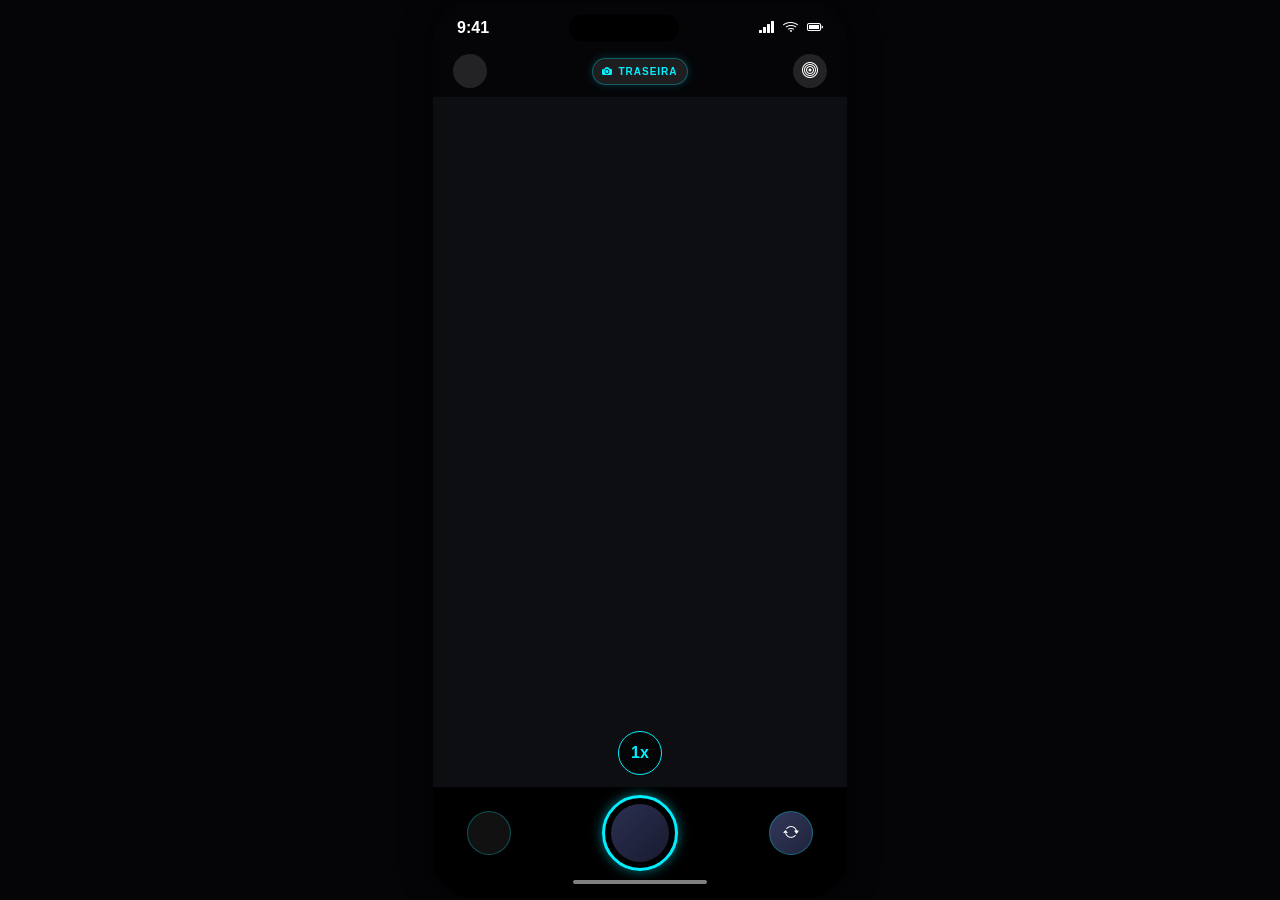
==== commit f6f0e0a1: "Merge pull request #2 from charlesmoreira927-byte/pessoa-4-editor feat: adiciona editor e salvos pel" ====
--- a/index.html
+++ b/index.html
@@ -2,440 +2,274 @@
 <html lang="pt-BR">
 <head>
     <meta charset="UTF-8">
-    <meta name="viewport" content="width=device-width, initial-scale=1.0, maximum-scale=1.0, user-scalable=no">
+    <meta name="viewport" content="width=device-width, initial-scale=1.0, viewport-fit=cover">
     <title>IILUME</title>
 
-    <!-- Bootstrap 5 CSS - usado pela parte da câmera -->
     <link href="https://cdn.jsdelivr.net/npm/bootstrap@5.3.2/dist/css/bootstrap.min.css" rel="stylesheet">
-    <!-- Bootstrap Icons - usado pela parte da câmera  -->
     <link rel="stylesheet" href="https://cdn.jsdelivr.net/npm/bootstrap-icons@1.11.1/font/bootstrap-icons.css">
     <link rel="stylesheet" href="css/style.css">
 </head>
-<body class="bg-black text-white cam-unselectable d-flex align-items-center justify-content-center min-vh-100">
-
-
-<!-- Container Principal do Celular -->
-<main id="camera_screen" class="cam-container iilume-screen camera-screen active position-relative overflow-hidden d-flex flex-column justify-content-between">
-
-    <!-- Status Bar Mobile -->
-    <div class="cam-status-bar d-flex justify-content-between align-items-center px-4 pt-2">
-        <span class="fw-bold fs-6">9:41</span>
-        <div class="cam-dynamic-island rounded-pill bg-black"></div>
-        <div class="d-flex align-items-center gap-2 fs-6">
-            <i class="bi bi-reception-4"></i>
-            <i class="bi bi-wifi"></i>
-            <i class="bi bi-battery-full"></i>
+<body>
+
+<div id="app-shell" class="app-shell">
+
+    <!-- =========================================================
+         TELA 1 — CÂMERA (VS)
+         ========================================================= -->
+    <main id="camera_screen" class="iilume-screen camera-screen active">
+        <div class="cam-status-bar">
+            <span class="fw-bold fs-6">9:41</span>
+            <div class="cam-dynamic-island rounded-pill bg-black"></div>
+            <div class="cam-status-icons">
+                <i class="bi bi-reception-4"></i>
+                <i class="bi bi-wifi"></i>
+                <i class="bi bi-battery-full"></i>
+            </div>
         </div>
-    </div>
-
-    <!-- Top Bar: Controles Rápidos e Indicador de Câmera -->
-    <header class="cam-top-bar d-flex justify-content-between align-items-center px-4 py-2">
-        <button id="cam-btn-flash" class="btn text-white p-0 rounded-circle border-0 cam-icon-circle" title="Flash">
-            <i class="bi bi-zap" id="cam-icon-flash"></i>
-        </button>
-
-        <!-- Indicador Visual (Frontal / Traseira) -->
-        <div class="cam-indicator-badge d-flex align-items-center gap-1 rounded-pill px-2 py-1">
-            <i class="bi bi-camera-fill text-info fs-6" id="cam-icon-type"></i>
-            <span id="cam-text-type" class="fw-bold tracking-wide">TRASEIRA</span>
-        </div>
-
-        <button id="cam-btn-grid" class="btn text-white p-0 rounded-circle border-0 cam-icon-circle" title="Grade">
-            <i class="bi bi-bullseye fs-5"></i>
-        </button>
-    </header>
-
-    <!-- Área Principal da Câmera (Viewfinder) -->
-    <section class="cam-viewfinder position-relative flex-grow-1 overflow-hidden">
-        <!-- Media Stream -->
-        <video id="cam-stream" autoplay playsinline muted class="cam-media cam-zoom-26mm"></video>
-
-        <!-- Ícone de Flash do Disparador -->
-        <div id="cam-shutter-icon-flash" class="cam-shutter-icon-flash d-none position-absolute top-50 start-50 translate-middle text-center">
-            <i class="bi bi-zap-fill text-warning display-1"></i>
-        </div>
-
-        <!-- Grade de Terços -->
-        <div id="cam-grid" class="cam-grid d-none">
-            <div class="cam-grid-line cam-horizontal" style="top: 33.33%;"></div>
-            <div class="cam-grid-line cam-horizontal" style="top: 66.66%;"></div>
-            <div class="cam-grid-line cam-vertical" style="left: 33.33%;"></div>
-            <div class="cam-grid-line cam-vertical" style="left: 66.66%;"></div>
-        </div>
-
-        <!-- Overlays de Flash -->
-        <div id="cam-shutter-flash" class="cam-shutter-flash"></div>
-        <div id="cam-flash-overlay" class="cam-flash-overlay"></div>
-
-        <!-- Bolotinha de Zoom Minimizada -->
-        <button id="cam-zoom-trigger" class="cam-zoom-trigger position-absolute bottom-0 start-50 translate-middle-x mb-3 rounded-circle border-0 text-info fw-bold shadow">
-            <span id="cam-zoom-trigger-text">1x</span>
-        </button>
-
-        <!-- Dial de Zoom Expansível -->
-        <div class="cam-dial-container cam-dial-hidden position-absolute bottom-0 start-50 translate-middle-x" id="cam-dial">
-            <button id="cam-zoom-close" class="cam-zoom-close rounded-circle border-0 text-white">&times;</button>
-            <svg class="cam-dial-svg" viewBox="0 0 400 200">
-                <defs>
-                    <radialGradient id="camBlueGlow" cx="50%" cy="50%" r="50%">
-                        <stop offset="0%" stop-color="#00aaff" stop-opacity="0.8" />
-                        <stop offset="40%" stop-color="#0033aa" stop-opacity="0.5" />
-                        <stop offset="100%" stop-color="#050a1a" stop-opacity="0.9" />
-                    </radialGradient>
-                </defs>
-                <path d="M 20,200 A 180,180 0 0,1 380,200 Z" fill="url(#camBlueGlow)" />
-                <line x1="200" y1="15" x2="200" y2="35" stroke="#00f0ff" stroke-width="3.5" stroke-linecap="round" />
-                <g id="cam-dial-ticks" stroke="rgba(255,255,255,0.4)" stroke-width="1.5"></g>
-            </svg>
-
-            <!-- Lentes Interativas no Dial -->
-            <div class="cam-dial-content" id="cam-dial-content">
-                <div class="cam-lens-item cam-lens-13mm" data-lens="13mm" data-angle="-30">
-                    <span class="d-block fs-6">0,5</span>
-                    <span class="d-block small">13 MM</span>
+
+        <header class="cam-top-bar">
+            <button id="cam-btn-flash" class="cam-icon-circle" type="button" title="Flash" aria-label="Ativar flash">
+                <i class="bi bi-zap" id="cam-icon-flash"></i>
+            </button>
+
+            <div class="cam-indicator-badge">
+                <i class="bi bi-camera-fill" id="cam-icon-type"></i>
+                <span id="cam-text-type">TRASEIRA</span>
+            </div>
+
+            <button id="cam-btn-grid" class="cam-icon-circle" type="button" title="Grade" aria-label="Exibir grade">
+                <i class="bi bi-bullseye"></i>
+            </button>
+        </header>
+
+        <section class="cam-viewfinder">
+            <video id="cam-stream" autoplay playsinline muted class="cam-media cam-zoom-26mm"></video>
+            <div id="cam-fallback" class="cam-fallback" aria-hidden="true"></div>
+
+            <div id="cam-shutter-icon-flash" class="cam-shutter-icon-flash d-none">
+                <i class="bi bi-zap-fill text-warning display-1"></i>
+            </div>
+
+            <div id="cam-grid" class="cam-grid d-none">
+                <div class="cam-grid-line cam-horizontal" style="top:33.33%"></div>
+                <div class="cam-grid-line cam-horizontal" style="top:66.66%"></div>
+                <div class="cam-grid-line cam-vertical" style="left:33.33%"></div>
+                <div class="cam-grid-line cam-vertical" style="left:66.66%"></div>
+            </div>
+
+            <div id="cam-shutter-flash" class="cam-shutter-flash"></div>
+            <div id="cam-flash-overlay" class="cam-flash-overlay"></div>
+
+            <button id="cam-zoom-trigger" class="cam-zoom-trigger" type="button" aria-label="Abrir zoom">
+                <span id="cam-zoom-trigger-text">1x</span>
+            </button>
+
+            <div id="cam-dial" class="cam-dial-container cam-dial-hidden">
+                <button id="cam-zoom-close" class="cam-zoom-close" type="button" aria-label="Fechar zoom">&times;</button>
+                <svg class="cam-dial-svg" viewBox="0 0 400 200" aria-hidden="true">
+                    <defs>
+                        <radialGradient id="camBlueGlow" cx="50%" cy="50%" r="50%">
+                            <stop offset="0%" stop-color="#00aaff" stop-opacity="0.8" />
+                            <stop offset="40%" stop-color="#0033aa" stop-opacity="0.5" />
+                            <stop offset="100%" stop-color="#050a1a" stop-opacity="0.9" />
+                        </radialGradient>
+                    </defs>
+                    <path d="M20,200 A180,180 0 0,1 380,200 Z" fill="url(#camBlueGlow)" />
+                    <line x1="200" y1="15" x2="200" y2="35" stroke="#00f0ff" stroke-width="3.5" stroke-linecap="round" />
+                    <g id="cam-dial-ticks" stroke="rgba(255,255,255,0.4)" stroke-width="1.5"></g>
+                </svg>
+
+                <div id="cam-dial-content" class="cam-dial-content">
+                    <button class="cam-lens-item cam-lens-13mm" type="button" data-lens="13mm" data-angle="-30">
+                        <span>0,5</span><small>13 MM</small>
+                    </button>
+                    <button class="cam-lens-item cam-lens-26mm active" type="button" data-lens="26mm" data-angle="0">
+                        <span>1</span><small>26 MM</small>
+                    </button>
+                    <button class="cam-lens-item cam-lens-77mm" type="button" data-lens="77mm" data-angle="30">
+                        <span>3</span><small>77 MM</small>
+                    </button>
                 </div>
-
-                <div class="cam-lens-item cam-lens-26mm active" data-lens="26mm" data-angle="0">
-                    <span class="d-block fs-6">1</span>
-                    <span class="d-block small">26 MM</span>
-                </div>
-
-                <div class="cam-lens-item cam-lens-77mm" data-lens="77mm" data-angle="30">
-                    <span class="d-block fs-6">3</span>
-                    <span class="d-block small">77 MM</span>
-                </div>
-            </div>
+            </div>
+        </section>
+
+        <footer class="cam-bottom-bar">
+            <div class="cam-bottom-controls">
+                <button id="cam-gallery-thumb" class="cam-thumb-placeholder" type="button" title="Abrir galeria" aria-label="Abrir galeria">
+                    <img id="cam-thumb-img" alt="Última foto" class="d-none">
+                </button>
+
+                <button id="cam-btn-shutter" class="cam-shutter-ring" type="button" aria-label="Tirar foto">
+                    <span class="cam-shutter-core"></span>
+                </button>
+
+                <button id="cam-btn-flip" class="cam-flip-btn" type="button" aria-label="Trocar câmera">
+                    <i class="bi bi-arrow-repeat"></i>
+                </button>
+            </div>
+            <div class="cam-home-indicator"></div>
+        </footer>
+    </main>
+
+    <!-- =========================================================
+         TELA 2 — GALERIA (LL)
+         ========================================================= -->
+    <section id="gallery_screen" class="iilume-screen gallery-screen">
+        <header class="phone-header">
+            <button id="gallery-back-button" class="header-button" type="button" aria-label="Voltar para câmera">
+                <svg viewBox="0 0 24 24" fill="none" stroke="currentColor" stroke-width="2">
+                    <path d="M15 18L9 12L15 6"></path>
+                </svg>
+            </button>
+
+            <h1>Galeria IILUME</h1>
+
+            <button id="edit_button" class="edit-button" type="button">Editar</button>
+        </header>
+
+        <section class="main-photo">
+            <div id="gallery-empty-state" class="gallery-empty-state d-none">
+                <i class="bi bi-images"></i>
+                <p>Nenhuma imagem na galeria</p>
+            </div>
+            <img id="main_image" src="assets/images/gallery/foto1.jpg" alt="Foto selecionada">
+        </section>
+
+        <section id="thumbnail_container" class="thumbnails" aria-label="Miniaturas da galeria"></section>
+
+        <nav class="bottom-actions" aria-label="Ações da foto">
+            <button id="share_button" class="action-button" type="button" aria-label="Compartilhar">
+                <svg viewBox="0 0 24 24" fill="none" stroke="currentColor" stroke-width="1.8">
+                    <path d="M12 16V4"></path>
+                    <path d="M7 9L12 4L17 9"></path>
+                    <path d="M5 14V19C5 20.1 5.9 21 7 21H17C18.1 21 19 20.1 19 19V14"></path>
+                </svg>
+            </button>
+
+            <button id="favorite_button" class="action-button" type="button" aria-label="Favoritar">
+                <svg id="heart_icon" viewBox="0 0 24 24" fill="none" stroke="currentColor" stroke-width="1.8">
+                    <path d="M20.8 8.8C20.8 13.5 12 19 12 19S3.2 13.5 3.2 8.8C3.2 6.1 5.2 4 7.8 4C9.4 4 10.8 4.8 12 6.1C13.2 4.8 14.6 4 16.2 4C18.8 4 20.8 6.1 20.8 8.8Z"></path>
+                </svg>
+            </button>
+
+            <button id="info_button" class="action-button" type="button" aria-label="Informações">
+                <svg viewBox="0 0 24 24" fill="none" stroke="currentColor" stroke-width="1.8">
+                    <circle cx="12" cy="12" r="9"></circle>
+                    <path d="M12 10V16"></path>
+                    <circle cx="12" cy="7" r="0.8" fill="currentColor"></circle>
+                </svg>
+            </button>
+
+            <button id="delete_button" class="action-button" type="button" aria-label="Excluir">
+                <svg viewBox="0 0 24 24" fill="none" stroke="currentColor" stroke-width="1.8">
+                    <path d="M4 7H20"></path>
+                    <path d="M9 7V4H15V7"></path>
+                    <path d="M7 7L8 20H16L17 7"></path>
+                </svg>
+            </button>
+        </nav>
+
+        <div class="home-indicator"></div>
+
+        <div id="photo_info" class="photo-info hidden" role="dialog" aria-live="polite">
+            <h2>Informações</h2>
+            <p id="photo_name">foto1.jpg</p>
+            <p>Imagem processada pelo IILUME</p>
         </div>
     </section>
 
-    <!-- Controles Inferiores -->
-    <footer class="cam-bottom-bar bg-black pt-2 pb-4 d-flex flex-column align-items-center">
-        <div class="d-flex align-items-center justify-content-between w-100 px-5 my-2">
-            <!-- Espaço reservado para a Galeria -->
-            <div class="cam-thumb-placeholder border border-secondary rounded-circle overflow-hidden" role="button" tabindex="0" title="Abrir galeria">
-                <img id="cam-thumb-img" class="w-100 h-100 object-fit-cover d-none" alt="Thumb">
-            </div>
-
-            <!-- Botão Disparador -->
-            <button id="cam-btn-shutter" class="cam-shutter-ring rounded-circle d-flex align-items-center justify-content-center border-0 p-0">
-                <div class="cam-shutter-core rounded-circle"></div>
-            </button>
-
-            <!-- Botão Inverter Câmera -->
-            <button id="cam-btn-flip" class="cam-flip-btn rounded-circle d-flex align-items-center justify-content-center border-0 text-white">
-                <i class="bi bi-arrow-repeat fs-5"></i>
-            </button>
+    <!-- =========================================================
+         TELA 3 — EDITOR (CH)
+         ========================================================= -->
+    <main id="editor_screen" class="iilume-screen editor-screen">
+        <header class="editor-header">
+            <button id="editor-back-button" class="editor-back-button" type="button" aria-label="Voltar para galeria">
+                <i class="bi bi-arrow-left"></i>
+                <span>Galeria</span>
+            </button>
+            <div class="editor-header-brand">IILUME</div>
+            <div class="editor-header-spacer"></div>
+        </header>
+
+        <div class="editor-content">
+            <div class="titulo-editor">
+                <div>
+                    <h1>Editor de <span>Imagens</span></h1>
+                    <p>Ajuste, transforme e crie novas versões com o poder da IA.</p>
+                </div>
+                <div class="frase-editor">“Mais que edições.<br>Novas perspectivas.”</div>
+            </div>
+
+            <div class="editor-principal">
+                <section class="area-imagem">
+                    <div class="barra-imagem">
+                        <button type="button" onclick="diminuirZoom()" aria-label="Diminuir zoom">−</button>
+                        <span id="valor-zoom">100%</span>
+                        <button type="button" onclick="aumentarZoom()" aria-label="Aumentar zoom">+</button>
+                    </div>
+
+                    <div class="imagem-container" id="editor-image-container">
+                        <div class="placeholder-imagem">
+                            <span>🖼️</span>
+                            <p>Sua imagem aparecerá aqui</p>
+                            <button type="button" class="btn-carregar-imagem" onclick="carregarImagem()">Carregar imagem</button>
+                        </div>
+                    </div>
+                </section>
+
+                <section class="ferramentas">
+                    <h2>Editar imagem</h2>
+                    <div class="cards-ferramentas">
+                        <button class="card-ferramenta" type="button" onclick="cortar()">
+                            <div class="icone-ferramenta"><i class="bi bi-crop"></i></div>
+                            <div class="texto-ferramenta"><h3>Cortar</h3><p>Ajuste e enquadre<br>sua imagem</p></div>
+                            <span class="seta-ferramenta">→</span>
+                        </button>
+
+                        <button class="card-ferramenta" type="button" onclick="rotacionar()">
+                            <div class="icone-ferramenta"><i class="bi bi-arrow-repeat"></i></div>
+                            <div class="texto-ferramenta"><h3>Rotacionar</h3><p>Gire sua imagem<br>como preferir</p></div>
+                            <span class="seta-ferramenta">→</span>
+                        </button>
+
+                        <button class="card-ferramenta" type="button" onclick="ajustar()">
+                            <div class="icone-ferramenta"><i class="bi bi-sliders"></i></div>
+                            <div class="texto-ferramenta"><h3>Ajustes</h3><p>Brilho, contraste<br>saturação e mais</p></div>
+                            <span class="seta-ferramenta">→</span>
+                        </button>
+
+                        <button class="card-ferramenta" type="button" onclick="aplicarFiltro()">
+                            <div class="icone-ferramenta"><i class="bi bi-circle-half"></i></div>
+                            <div class="texto-ferramenta"><h3>Filtros</h3><p>Aplique estilos únicos<br>com um clique</p></div>
+                            <span class="seta-ferramenta">→</span>
+                        </button>
+
+                        <div class="card-ia">
+                            <div class="card-ia-conteudo">
+                                <span class="icone-ia">✦</span>
+                                <div><h3>Gerar versão com IA</h3><p>Deixe a IA criar novas versões da sua imagem</p></div>
+                            </div>
+                            <button class="botao-ia" type="button" onclick="salvarVersao()">✨ Gerar agora</button>
+                        </div>
+                    </div>
+                </section>
+            </div>
+
+            <section class="salvos">
+                <h2>Salvos pela IA</h2>
+                <p class="descricao">Escolha uma das versões processadas pela IA.</p>
+                <div class="versoes">
+                    <div class="versao"><div class="miniatura">Imagem 1</div><button type="button" onclick="selecionarVersao(this)">Selecionar</button></div>
+                    <div class="versao"><div class="miniatura">Imagem 2</div><button type="button" onclick="selecionarVersao(this)">Selecionar</button></div>
+                    <div class="versao"><div class="miniatura">Imagem 3</div><button type="button" onclick="selecionarVersao(this)">Selecionar</button></div>
+                </div>
+            </section>
+
+            <button class="btn-salvar-versao" type="button" onclick="salvarVersaoSelecionada()">💾 Salvar versão selecionada</button>
         </div>
-
-        <div class="cam-home-indicator rounded-pill bg-white mt-2 opacity-50"></div>
-    </footer>
-
-</main>
-
-<section id="gallery_screen" class="iilume-screen gallery-screen">
-    <header class="phone-header">
-        <!-- Botão voltar -->
-        <button
-                id="back_button"
-                class="header-button"
-                aria-label="Voltar">
-            <svg
-                    viewBox="0 0 24 24"
-                    fill="none"
-                    stroke="currentColor"
-                    stroke-width="2">
-                <path
-                        d="M15 18L9 12L15 6">
-                </path>
-            </svg>
-        </button>
-
-        <!-- Título -->
-        <h1>
-            Galeria IILUME
-        </h1>
-
-        <!-- Editar -->
-        <button
-                id="edit_button"
-                class="edit-button">
-            Editar
-        </button>
-    </header>
-
-    <!-- FOTO PRINCIPAL -->
-    <section class="main-photo">
-        <img
-                id="main_image"
-                src="assets/images/gallery/foto1.jpg"
-                alt="Foto selecionada">
-    </section>
-
-    <!-- MINIATURAS-->
-    <section
-            id="thumbnail_container"
-            class="thumbnails">
-    </section>
-
-    <nav class="bottom-actions">
-        <!-- COMPARTILHAR -->
-        <button
-                id="share_button"
-                class="action-button"
-                aria-label="Compartilhar">
-
-            <svg
-                    viewBox="0 0 24 24"
-                    fill="none"
-                    stroke="currentColor"
-                    stroke-width="1.8">
-                <path
-                        d="M12 16V4">
-                </path>
-                <path
-                        d="M7 9L12 4L17 9">
-                </path>
-                <path
-                        d="M5 14V19C5 20.1 5.9 21 7 21H17C18.1 21 19 20.1 19 19V14">
-                </path>
-            </svg>
-        </button>
-
-        <!-- FAVORITO -->
-        <button
-                id="favorite_button"
-                class="action-button"
-                aria-label="Favoritar">
-            <svg
-                    id="heart_icon"
-                    viewBox="0 0 24 24"
-                    fill="none"
-                    stroke="currentColor"
-                    stroke-width="1.8">
-                <path
-                        d="M20.8 8.8C20.8 13.5 12 19 12 19S3.2 13.5 3.2 8.8C3.2 6.1 5.2 4 7.8 4C9.4 4 10.8 4.8 12 6.1C13.2 4.8 14.6 4 16.2 4C18.8 4 20.8 6.1 20.8 8.8Z">
-                </path>
-            </svg>
-        </button>
-
-        <!-- INFORMAÇÕES -->
-        <button
-                id="info_button"
-                class="action-button"
-                aria-label="Informações">
-            <svg
-                    viewBox="0 0 24 24"
-                    fill="none"
-                    stroke="currentColor"
-                    stroke-width="1.8">
-                <circle
-                        cx="12"
-                        cy="12"
-                        r="9">
-                </circle>
-                <path
-                        d="M12 10V16">
-                </path>
-                <circle
-                        cx="12"
-                        cy="7"
-                        r="0.8"
-                        fill="currentColor">
-                </circle>
-            </svg>
-        </button>
-
-
-        <!-- EXCLUIR -->
-        <button
-                id="delete_button"
-                class="action-button"
-                aria-label="Excluir">
-            <svg
-                    viewBox="0 0 24 24"
-                    fill="none"
-                    stroke="currentColor"
-                    stroke-width="1.8">
-                <path
-                        d="M4 7H20">
-                </path>
-                <path
-                        d="M9 7V4H15V7">
-                </path>
-                <path
-                        d="M7 7L8 20H16L17 7">
-                </path>
-            </svg>
-        </button>
-    </nav>
-
-    <!-- BARRA INFERIOR DO CELULAR-->
-    <div class="home-indicator"></div>
-
-    <!-- INFORMAÇÕES DA FOTO-->
-    <div
-            id="photo_info"
-            class="photo-info hidden">
-        <h2>
-            Informações
-        </h2>
-        <p id="photo_name">
-            foto1.jpg
-        </p>
-        <p>
-            Imagem processada pelo IILUME
-        </p>
-    </div>
-
-</section>
-
-
-    <main id="editor_screen" class="container editor illume-screen editor-screen">
-<div class="titulo-editor">
-    <div>
-        <h1>Editor de <span>Imagens</span></h1>
-        <p>Ajuste, transforme e crie novas versões com o poder da IA.</p>
-    </div>
-
-    <div class="frase-editor">
-        “Mais que edições.<br>
-        Novas perspectivas.”
-    </div>
+    </main>
 </div>
-       <div class="editor-principal">
-        <section class="area-imagem">
-
-      
-    <div class="barra-imagem">
-    <button type="button" onclick="aumentarZoom()">+</button>
-    <span id="valor-zoom">100%</span>
-    <button type="button" onclick="diminuirZoom()">−</button>
-</div>
-
-    <div class="imagem-container">   
-                <div class="placeholder-imagem">
-                    <span>🖼️</span>
-                    <p>Sua imagem aparecerá aqui</p>
-                </div>
-            </div>
-
-        </section>
-
-
-        <section class="ferramentas">
-
-            <h2>Editar imagem</h2>
-
-          <div class="cards-ferramentas">
-
-    <button class="card-ferramenta" onclick="cortar()">
-        <div class="icone-ferramenta">
-            <i class="bi bi-crop"></i>
-        </div>
-        <div class="texto-ferramenta">
-            <h3>Cortar</h3>
-            <p>Ajuste e enquadre<br>sua imagem</p>
-        </div>
-        <span class="seta-ferramenta">→</span>
-    </button>
-
-    <button class="card-ferramenta" onclick="rotacionar()">
-        <div class="icone-ferramenta">
-            <i class="bi bi-arrow-repeat"></i>
-        </div>
-        <div class="texto-ferramenta">
-            <h3>Rotacionar</h3>
-            <p>Gire sua imagem<br>como preferir</p>
-        </div>
-        <span class="seta-ferramenta">→</span>
-    </button>
-
-    <button class="card-ferramenta" onclick="ajustar()">
-        <div class="icone-ferramenta">
-            <i class="bi bi-sliders"></i>
-        </div>
-        <div class="texto-ferramenta">
-            <h3>Ajustes</h3>
-            <p>Brilho, contraste<br>saturação e mais</p>
-        </div>
-        <span class="seta-ferramenta">→</span>
-    </button>
-
-    <button class="card-ferramenta" onclick="aplicarFiltro()">
-        <div class="icone-ferramenta">
-            <i class="bi bi-circle-half"></i>
-        </div>
-        <div class="texto-ferramenta">
-            <h3>Filtros</h3>
-            <p>Aplique estilos únicos<br>com um clique</p>
-        </div>
-        <span class="seta-ferramenta">→</span>
-    </button>
-
-
-<div class="card-ia">
-    <div class="card-ia-conteudo">
-        <span class="icone-ia">✦</span>
-
-        <div>
-            <h3>Gerar versão com IA</h3>
-            <p>Deixe a IA criar novas versões da sua imagem</p>
-        </div>
-    </div>
-
-    <button class="botao-ia" onclick="salvarVersao()">
-        ✨ Gerar agora
-    </button>
-</div>  
-          
-
-        </section>
-</div>
-
-        <section class="salvos">
-
-            <h2>Salvos pela IA</h2>
-
-            <p class="descricao">
-                Escolha uma das versões processadas pela IA.
-            </p>
-
-            <div class="versoes">
-
-                <div class="versao">
-                    <div class="miniatura">Imagem 1</div>
-                    <button onclick="selecionarVersao(this)">
-                        Selecionar
-                    </button>
-                </div>
-
-                <div class="versao">
-                    <div class="miniatura">Imagem 2</div>
-                   <button onclick="selecionarVersao(this)">
-                        Selecionar
-                    </button>
-                </div>
-
-                <div class="versao">
-                    <div class="miniatura">Imagem 3</div>
-                    <button onclick="selecionarVersao(this)">
-    Selecionar
-</button>
-                    
-                    
-                </div>
-
-            </div>
-
-        </section>
-<button class="btn-salvar-versao" onclick="salvarVersaoSelecionada()">
-    💾 Salvar versão selecionada
-</button>
-    </main>
-
-
-<!-- Bootstrap JS -->
-<script src="https://cdn.jsdelivr.net/npm/bootstrap@5.3.2/dist/js/bootstrap.bundle.min.js"></script>
+
 <script src="js/script.js"></script>
 </body>
 </html>
--- a/css/style.css
+++ b/css/style.css
@@ -1,959 +1,320 @@
-
-/* INTEGRAÇÃO ENTRE OS COMPONENTES */
-.iilume-screen {
-    display: none !important;
-}
-
-.iilume-screen.camera-screen.active {
-    display: flex !important;
-}
-
-.iilume-screen.gallery-screen.active {
-    display: block !important;
-}
-
-.hidden {
-    display: none !important;
-}
-
-#cam-thumb-placeholder {
-    cursor: pointer;
-}
-
-
-/* ===== CÂMERA ===== */
+/* =========================================================
+   IILUME — estrutura de telas
+   ========================================================= */
 :root {
     --cam-bg: #050508;
     --cam-cyan: #00f0ff;
     --cam-blue: #0088ff;
-}
-
-/* Isolamento e Estrutura Geral */
-.cam-unselectable {
-    user-select: none;
-    -webkit-user-select: none;
-}
-
-.cam-container {
-    width: 100vw;
-    max-width: 414px;
-    height: 100vh;
-    max-height: 896px;
-    background-color: var(--cam-bg);
-    border-radius: 40px;
-    box-shadow: 0 0 30px rgba(0, 0, 0, 0.8);
-}
-
-.cam-status-bar { height: 44px; z-index: 20; }
-.cam-dynamic-island { width: 110px; height: 28px; }
-.cam-top-bar { z-index: 20; }
-
+    --gallery-bg: #050821;
+    --gallery-secondary: #030617;
+    --editor-bg: #050509;
+    --editor-panel: #0d0d16;
+    --editor-cyan: #00d9ff;
+    --editor-purple: #7c3aed;
+    --text-secondary: #a1a1aa;
+}
+
+* { box-sizing: border-box; }
+html, body { width:100%; min-height:100%; margin:0; }
+body {
+    min-height:100vh;
+    display:flex;
+    justify-content:center;
+    align-items:center;
+    overflow:hidden;
+    background:#050508;
+    color:#fff;
+    font-family:Arial, sans-serif;
+}
+button, input { font:inherit; }
+button { -webkit-tap-highlight-color: transparent; }
+
+.app-shell {
+    position:relative;
+    width:min(100vw, 414px);
+    height:min(100vh, 896px);
+    overflow:hidden;
+    border-radius:40px;
+    background:#050508;
+    box-shadow:0 0 30px rgba(0,0,0,.8);
+}
+
+.iilume-screen {
+    position:absolute;
+    inset:0;
+    display:none !important;
+    width:100%;
+    height:100%;
+    overflow:hidden;
+}
+.iilume-screen.active { display:flex !important; }
+.hidden { display:none !important; }
+
+@media (max-width:500px) {
+    body { align-items:stretch; }
+    .app-shell {
+        width:100vw;
+        height:100dvh;
+        max-height:none;
+        border-radius:0;
+        box-shadow:none;
+    }
+}
+
+/* =========================================================
+   CÂMERA — mantém a identidade do arquivo original
+   ========================================================= */
+.camera-screen {
+    flex-direction:column;
+    justify-content:space-between;
+    background:var(--cam-bg);
+    user-select:none;
+}
+.cam-status-bar {
+    flex:0 0 44px;
+    height:44px;
+    padding:7px 24px 0;
+    display:flex;
+    justify-content:space-between;
+    align-items:center;
+    position:relative;
+    z-index:20;
+}
+.cam-dynamic-island { width:110px; height:28px; }
+.cam-status-icons { display:flex; align-items:center; gap:8px; font-size:16px; }
+.cam-top-bar {
+    flex:0 0 auto;
+    z-index:20;
+    display:flex;
+    justify-content:space-between;
+    align-items:center;
+    padding:8px 20px 9px;
+}
 .cam-icon-circle {
-    width: 34px;
-    height: 34px;
-    background: rgba(255, 255, 255, 0.12);
-    display: flex;
-    align-items: center;
-    justify-content: center;
-}
-
+    width:34px; height:34px; padding:0;
+    border:0; border-radius:50%;
+    background:rgba(255,255,255,.12);
+    color:#fff; display:flex; align-items:center; justify-content:center;
+}
 .cam-indicator-badge {
-    background: rgba(255, 255, 255, 0.1);
-    border: 1px solid rgba(0, 240, 255, 0.3);
-    font-size: 0.65rem;
-    letter-spacing: 1px;
-    color: var(--cam-cyan);
-    box-shadow: 0 0 8px rgba(0, 240, 255, 0.2);
-}
-
-/* Viewfinder e Enquadramentos de Zoom */
-.cam-viewfinder { background-color: #0d0e12; }
+    display:flex; align-items:center; gap:5px;
+    padding:5px 9px; border-radius:999px;
+    background:rgba(255,255,255,.10);
+    border:1px solid rgba(0,240,255,.3);
+    font-size:10px; letter-spacing:1px; font-weight:700;
+    color:var(--cam-cyan);
+    box-shadow:0 0 8px rgba(0,240,255,.2);
+}
+.cam-viewfinder {
+    position:relative;
+    min-height:0;
+    flex:1 1 auto;
+    overflow:hidden;
+    background:#0d0e12;
+}
 .cam-media {
-    width: 100%;
-    height: 100%;
-    object-fit: cover;
-    transition: transform 0.35s cubic-bezier(0.25, 1, 0.5, 1), filter 0.3s ease;
-}
-
-.cam-zoom-13mm { transform: scale(1.0); } /* 0,5x */
-.cam-zoom-26mm { transform: scale(1.4); } /* 1x */
-.cam-zoom-77mm { transform: scale(2.2); } /* 3x */
-
-/* Animações de Transição */
-.cam-flip-anim {
-    animation: camFlip 0.5s ease-in-out;
-}
-
-@keyframes camFlip {
-    0% { transform: scale(1) rotateY(0deg); filter: blur(0px); }
-    50% { transform: scale(0.8) rotateY(90deg); filter: blur(8px); }
-    100% { transform: scale(1) rotateY(0deg); filter: blur(0px); }
-}
-
-.cam-spin-icon {
-    animation: camSpin 0.5s linear;
-}
-
-@keyframes camSpin {
-    from { transform: rotate(0deg); }
-    to { transform: rotate(180deg); }
-}
-
-/* Ícone de Flash do Disparador */
-.cam-shutter-icon-flash {
-    z-index: 35;
-    animation: popFlash 0.35s ease-out;
-}
-
-@keyframes popFlash {
-    0% { transform: translate(-50%, -50%) scale(0.5); opacity: 0; }
-    50% { transform: translate(-50%, -50%) scale(1.3); opacity: 1; }
-    100% { transform: translate(-50%, -50%) scale(1); opacity: 0; }
-}
-
-/* Bolotinha de Zoom Minimizada */
+    width:100%; height:100%; display:block;
+    object-fit:cover;
+    transition:transform .35s cubic-bezier(.25,1,.5,1), filter .3s ease;
+    background:#0d0e12;
+}
+.cam-fallback {
+    position:absolute; inset:0; z-index:0;
+    background-color:#0d0e12;
+    background-repeat:no-repeat;
+    background-position:center;
+    background-size:cover;
+    transition:transform .35s cubic-bezier(.25,1,.5,1), filter .3s ease;
+    transform-origin:center center;
+    overflow:hidden;
+}
+.cam-media[src], .cam-media { position:relative; z-index:1; }
+.cam-zoom-13mm { transform:scale(1); }
+.cam-zoom-26mm { transform:scale(1.4); }
+.cam-zoom-77mm { transform:scale(2.2); }
+.cam-flip-anim { animation:camFlip .5s ease-in-out; }
+@keyframes camFlip { 0%{transform:scale(1) rotateY(0deg);filter:blur(0)} 50%{transform:scale(.8) rotateY(90deg);filter:blur(8px)} 100%{transform:scale(1) rotateY(0deg);filter:blur(0)} }
+.cam-spin-icon { animation:camSpin .5s linear; }
+@keyframes camSpin { from{transform:rotate(0)} to{transform:rotate(180deg)} }
+.cam-shutter-icon-flash { position:absolute; top:50%; left:50%; transform:translate(-50%,-50%); z-index:35; animation:popFlash .35s ease-out; }
+@keyframes popFlash { 0%{transform:translate(-50%,-50%) scale(.5);opacity:0} 50%{transform:translate(-50%,-50%) scale(1.3);opacity:1} 100%{transform:translate(-50%,-50%) scale(1);opacity:0} }
+.cam-grid { position:absolute; inset:0; z-index:10; pointer-events:none; }
+.cam-grid-line { position:absolute; background:rgba(255,255,255,.2); }
+.cam-grid-line.cam-horizontal { width:100%; height:1px; }
+.cam-grid-line.cam-vertical { height:100%; width:1px; }
+.cam-shutter-flash { position:absolute; inset:0; z-index:30; background:#fff; opacity:0; pointer-events:none; }
+.cam-shutter-flash.active { animation:camFlashAnim .2s ease-out; }
+@keyframes camFlashAnim { from{opacity:.95} to{opacity:0} }
+.cam-flash-overlay { position:absolute; inset:0; z-index:5; background:rgba(255,230,150,.25); opacity:0; pointer-events:none; transition:opacity .2s; }
+.cam-flash-overlay.active { opacity:1; }
 .cam-zoom-trigger {
-    width: 44px;
-    height: 44px;
-    background: rgba(0, 0, 0, 0.6);
-    border: 1.5px solid var(--cam-cyan) !important;
-    backdrop-filter: blur(8px);
-    z-index: 12;
-    transition: transform 0.2s ease, background 0.2s ease;
-}
-
-.cam-zoom-trigger:active {
-    transform: translate(-50%, 0) scale(0.9);
-}
-
-/* Dial de Zoom Expansível */
+    position:absolute; z-index:12; left:50%; bottom:12px; transform:translateX(-50%);
+    width:44px; height:44px; border-radius:50%; border:1.5px solid var(--cam-cyan);
+    background:rgba(0,0,0,.6); color:var(--cam-cyan); backdrop-filter:blur(8px);
+    font-weight:700; cursor:pointer;
+}
 .cam-dial-container {
-    width: 340px;
-    height: 170px;
-    pointer-events: auto;
-    z-index: 15;
-    cursor: grab;
-    touch-action: none;
-    transition: opacity 0.3s ease, transform 0.3s cubic-bezier(0.175, 0.885, 0.32, 1.275);
-}
-
-.cam-dial-container.cam-dial-hidden {
-    opacity: 0;
-    pointer-events: none !important;
-    transform: translate(-50%, 40px) scale(0.8) !important;
-}
-
-.cam-dial-container:active { cursor: grabbing; }
-.cam-dial-svg { width: 100%; height: 100%; overflow: visible; }
-
-.cam-zoom-close {
-    position: absolute;
-    top: 10px;
-    right: 15px;
-    width: 28px;
-    height: 28px;
-    background: rgba(255, 255, 255, 0.2);
-    z-index: 25;
-    font-size: 1.2rem;
-    line-height: 1;
-}
-
-.cam-dial-content {
-    position: absolute;
-    top: 0;
-    left: 0;
-    width: 100%;
-    height: 100%;
-    pointer-events: none;
-    transform-origin: 200px 200px;
-    transition: transform 0.1s linear;
-}
-
+    position:absolute; z-index:15; left:50%; bottom:0; transform:translateX(-50%);
+    width:min(340px, 86vw); height:170px; cursor:grab; touch-action:none;
+    transition:opacity .3s ease, transform .3s cubic-bezier(.175,.885,.32,1.275);
+}
+.cam-dial-container.cam-dial-hidden { opacity:0; pointer-events:none; transform:translate(-50%,40px) scale(.8); }
+.cam-dial-svg { width:100%; height:100%; overflow:visible; }
+.cam-zoom-close { position:absolute; top:10px; right:15px; width:28px; height:28px; border:0; border-radius:50%; background:rgba(255,255,255,.2); color:#fff; z-index:25; }
+.cam-dial-content { position:absolute; inset:0; pointer-events:none; transform-origin:200px 200px; transition:transform .1s linear; }
 .cam-lens-item {
-    position: absolute;
-    color: rgba(255, 255, 255, 0.6);
-    text-align: center;
-    cursor: pointer;
-    pointer-events: auto;
-    transition: color 0.25s ease, transform 0.25s ease, text-shadow 0.25s ease;
-    font-weight: 600;
-}
-
-.cam-lens-13mm { left: 55px; top: 92px; }
-.cam-lens-26mm { left: 145px; top: 52px; }
-.cam-lens-77mm { right: 55px; top: 92px; }
-
-.cam-lens-item.active {
-    color: var(--cam-cyan) !important;
-    text-shadow: 0 0 10px rgba(0, 240, 255, 0.9);
-    transform: scale(1.2);
-}
-
-/* Controles Inferiores */
-.cam-shutter-ring {
-    width: 76px;
-    height: 76px;
-    background: transparent;
-    border: 3px solid var(--cam-cyan) !important;
-    box-shadow: 0 0 12px rgba(0, 240, 255, 0.5);
-}
-
-.cam-shutter-core {
-    width: 58px;
-    height: 58px;
-    background: linear-gradient(135deg, #2b3052, #181a2e);
-    transition: transform 0.1s ease;
-}
-
-.cam-shutter-ring:active .cam-shutter-core {
-    transform: scale(0.88);
-    background: var(--cam-cyan);
-}
-
-.cam-flip-btn {
-    width: 44px;
-    height: 44px;
-    background: linear-gradient(135deg, #32385a, #1f233b);
-    border: 1px solid rgba(0, 240, 255, 0.3) !important;
-}
-
-.cam-thumb-placeholder { width: 44px; height: 44px; background: #111; }
-
-/* Overlays */
-.cam-grid { position: absolute; inset: 0; pointer-events: none; }
-.cam-grid-line { position: absolute; background: rgba(255, 255, 255, 0.2); }
-.cam-grid-line.cam-horizontal { width: 100%; height: 1px; }
-.cam-grid-line.cam-vertical { height: 100%; width: 1px; }
-
-.cam-shutter-flash {
-    position: absolute; inset: 0; background: white; opacity: 0; pointer-events: none; z-index: 30;
-}
-
-@keyframes camFlashAnim {
-    0% { opacity: 0.95; }
-    100% { opacity: 0; }
-}
-
-    .cam-flash-overlay {
-        position: absolute; inset: 0; background: rgba(255, 230, 150, 0.25); pointer-events: none; opacity: 0; transition: opacity 0.2s ease; z-index: 5;
-    }
-    .cam-flash-overlay.active { opacity: 1; }
-    .cam-home-indicator { width: 134px; height: 4px; }
-
-/* ===== GALERIA ===== */
-.neon-effect {
-
-}
-.camera-shutter{
-
-}
-/*paleta de cores*/
-/* Gradiente de referência: bg-gradient-to-r from-cyan-400 to-violet-600 */
-/* Paleta:
-   Fundo principal: #050509
-   Fundo secundário: #0D0D16
-   Azul IILUME: #00D9FF
-   Roxo IILUME: #7C3AED
-   Texto primário: #FFFFFF
-   Texto secundário: #A1A1AA
-   Bordas: #27272A
-*/
-/* Fonte: Arial */
-
-
-/* GALERIA*/
-/* RESET */
-* {
-    margin: 0;
-    padding: 0;
-    box-sizing: border-box;
-}
-
-/* PÁGINA */
-body {
-    min-height: 100vh;
-    display: flex;
-    justify-content: center;
-    align-items: center;
-    background: #050508;
-    font-family: Arial, sans-serif;
-}
-
-/* CELULAR*/
-.phone {
-    width: 360px;
-    height: 760px;
-    background: #050821;
-    border-radius: 42px;
-    overflow: hidden;
-    position: relative;
-    border: 5px solid #11152f;
-    box-shadow:
-            0 0 0 2px #272b52,
-            0 15px 40px
-            rgba(0, 0, 0, 0.45);
-}
-
-/* CABEÇALHO */
+    position:absolute; border:0; background:transparent; color:rgba(255,255,255,.6); cursor:pointer;
+    text-align:center; pointer-events:auto; font-weight:600; transition:color .25s,transform .25s,text-shadow .25s;
+}
+.cam-lens-item span, .cam-lens-item small { display:block; }
+.cam-lens-item small { font-size:10px; }
+.cam-lens-13mm { left:55px; top:92px; }
+.cam-lens-26mm { left:145px; top:52px; }
+.cam-lens-77mm { right:55px; top:92px; }
+.cam-lens-item.active { color:var(--cam-cyan); text-shadow:0 0 10px rgba(0,240,255,.9); transform:scale(1.2); }
+.cam-bottom-bar { flex:0 0 auto; background:#000; padding:8px 0 14px; }
+.cam-bottom-controls { width:100%; padding:0 34px; display:flex; align-items:center; justify-content:space-between; }
+.cam-thumb-placeholder, .cam-flip-btn {
+    width:44px; height:44px; border-radius:50%; display:flex; align-items:center; justify-content:center;
+    border:1px solid rgba(0,240,255,.3); background:linear-gradient(135deg,#32385a,#1f233b); color:#fff;
+}
+.cam-thumb-placeholder { background:#111; overflow:hidden; }
+.cam-thumb-placeholder img { width:100%; height:100%; display:block; object-fit:cover; }
+.cam-shutter-ring { width:76px; height:76px; border-radius:50%; border:3px solid var(--cam-cyan); background:transparent; display:flex; align-items:center; justify-content:center; box-shadow:0 0 12px rgba(0,240,255,.5); }
+.cam-shutter-core { width:58px; height:58px; border-radius:50%; background:linear-gradient(135deg,#2b3052,#181a2e); transition:transform .1s,background .1s; }
+.cam-shutter-ring:active .cam-shutter-core { transform:scale(.88); background:var(--cam-cyan); }
+.cam-home-indicator { width:134px; height:4px; margin:9px auto 0; border-radius:99px; background:#fff; opacity:.5; }
+
+/* =========================================================
+   GALERIA — mantém a linguagem do arquivo original
+   ========================================================= */
+.gallery-screen {
+    display:none;
+    flex-direction:column;
+    background:var(--gallery-bg);
+    position:relative;
+}
 .phone-header {
-    height: 92px;
-    display: flex;
-    align-items: center;
-    justify-content: space-between;
-    padding: 25px 18px 10px;
-    background: #050821;
-    color: white;
-}
-
-/* Botão voltar */
+    flex:0 0 92px;
+    height:92px;
+    display:grid;
+    grid-template-columns:45px 1fr 45px;
+    align-items:center;
+    padding:25px 18px 10px;
+    background:var(--gallery-bg);
+    color:#fff;
+}
 .header-button {
-    width: 35px;
-    height: 35px;
-    display: flex;
-    align-items: center;
-    justify-content: center;
-    border: none;
-    background: transparent;
-    color: #a98cff;
-    cursor: pointer;
-}
-
-.header-button svg {
-    width: 25px;
-    height: 25px;
-}
-
-/* Título */
-.phone-header h1 {
-    font-size: 18px;
-    font-weight: 600;
-    white-space: nowrap;
-}
-
-/* Editar */
-.edit-button {
-    border: none;
-    background: transparent;
-    color: #a98cff;
-    font-size: 13px;
-    cursor: pointer;
-}
-
-/* FOTO PRINCIPAL */
-.main-photo {
-    width: 100%;
-    height: 485px;
-    overflow: hidden;
-    background: #111;
-}
-
-.main-photo img {
-    width: 100%;
-    height: 100%;
-    display: block;
-    object-fit: cover;
-}
-
-/* MINIATURAS */
-.thumbnails {
-    width: 100%;
-    height: 75px;
-    display: flex;
-    align-items: center;
-    gap: 5px;
-    padding: 6px 8px;
-    overflow-x: auto;
-    background: #030617;
-}
-
-/* Esconder barra */
-.thumbnails::-webkit-scrollbar {
-    height: 0;
-}
-
-/* Miniatura */
-.thumbnail {
-    width: 46px;
-    height: 62px;
-    flex-shrink: 0;
-    object-fit: cover;
-    border-radius: 4px;
-    border: 2px solid transparent;
-    opacity: 0.65;
-    cursor: pointer;
-    transition: 0.2s;
-}
-
-/* Miniatura selecionada */
-.thumbnail.active {
-    opacity: 1;
-    border-color: #a879ff;
-    box-shadow:
-            0 0 7px
-            rgba(0, 220, 255, 0.7);
-}
-
-/* AÇÕES */
-.bottom-actions {
-    height: 72px;
-    display: flex;
-    align-items: center;
-    justify-content: space-around;
-    background: #030617;
-    border-top: 1px solid #111630;
-}
-
-/* Botões */
-.action-button {
-    width: 45px;
-    height: 45px;
-    display: flex;
-    align-items: center;
-    justify-content: center;
-    border: none;
-    background: transparent;
-    color: #aaaaff;
-    cursor: pointer;
-    transition: 0.2s;
-}
-
-/* Ícones */
-.action-button svg {
-    width: 27px;
-    height: 27px;
-}
-
-/* Hover */
-.action-button:hover {
-    color: #00e5ff;
-    transform: scale(1.1);
-}
-
-/* Favorito selecionado */
-.action-button.favorite-active {
-    color: #00e5ff;
-}
-
-/* BARRA HOME*/
-.home-indicator {
-    position: absolute;
-    bottom: 8px;
-    left: 50%;
-    transform: translateX(-50%);
-    width: 100px;
-    height: 4px;
-    background: white;
-    border-radius: 20px;
-}
-
-/* INFORMAÇÕES*/
-.photo-info {
-    position: absolute;
-    left: 15px;
-    right: 15px;
-    bottom: 75px;
-    padding: 18px;
-    border-radius: 18px;
-    background: rgba(10, 12, 35, 0.97);
-    border: 1px solid #333867;
-    color: white;
-    z-index: 10;
-    box-shadow:
-            0 10px 30px
-            rgba(0, 0, 0, 0.5);
-}
-
-.photo-info h2 {
-    font-size: 17px;
-    margin-bottom: 10px;
-}
-
-.photo-info p {
-    font-size: 12px;
-    color: #aaa;
-    margin-top: 5px;
-}
-
-/* RESPONSIVIDADE */
-@media (max-width: 500px) {
-    body {
-        align-items: flex-start;
-    }
-
-    .phone {
-        width: 100vw;
-        height: 100vh;
-        max-height: 100vh;
-        border: none;
-        border-radius: 0;
-    }
-    .phone-header {
-        height: 90px;
-    }
-    .main-photo {
-        height: calc(
-                100vh - 237px
-        );
-    }
-
-    .thumbnails {
-        height: 72px;
-    }
-    .bottom-actions {
-        height: 65px;
-    }
-}
-/* ===== PESSOA 4 - EDITOR + SALVOS PELA IA ===== */
-
-.editor {
-    width: 86%;
-    max-width: 1250px;
-    margin: auto;
-    padding-top: 35px;
-    padding-bottom: 55px;
-    color: #f5f3ff;
-}
-
-.area-imagem {
-    position: relative;
-    padding: 14px;
-    background: linear-gradient(145deg, rgba(20,16,52,.95), rgba(8,6,30,.98));
-    border: 1px solid rgba(139,92,246,.5);
-    border-radius: 18px;
-    box-shadow: 0 0 30px rgba(124,58,237,.18);
-    margin-bottom: 25px;
-}
-
-.area-imagem::before {
-    content: "";
-    position: absolute;
-    inset: 8px;
-    border: 1px solid rgba(139,92,246,.25);
-    border-radius: 13px;
-    pointer-events: none;
-}
-
-.imagem-container {
-    position: relative;
-    height: 380px;
-    display: flex;
-    align-items: center;
-    justify-content: center;
-    overflow: hidden;
-    border-radius: 13px;
-    border: 1px dashed rgba(168,85,247,.8);
-    background: linear-gradient(rgba(16,11,48,.78), rgba(8,7,32,.9));
-    box-shadow: inset 0 0 35px rgba(124,58,237,.16);
-}
-
-.imagem-container img {
-    position: relative;
-    z-index: 2;
-    max-width: 92%;
-    max-height: 340px;
-    object-fit: contain;
-    border-radius: 8px;
-}
-
-.placeholder-imagem {
-    position: relative;
-    z-index: 2;
-    text-align: center;
-    color: #aaa5c9;
-    font-size: 14px;
-}
-
-.placeholder-imagem span {
-    display: block;
-    font-size: 60px;
-    margin-bottom: 12px;
-}
-
-.ferramentas,
-.salvos {
-    position: relative;
-    background: linear-gradient(145deg, rgba(17,13,48,.97), rgba(9,7,30,.98));
-    padding: 25px;
-    border-radius: 18px;
-    border: 1px solid rgba(139,92,246,.45);
-    box-shadow: 0 0 30px rgba(124,58,237,.14);
-}
-
-.ferramentas {
-    margin-bottom: 25px;
-}
-
-.ferramentas h2,
-.salvos h2 {
-    color: #f7f3ff;
-    font-size: 24px;
-    font-weight: 700;
-    margin-bottom: 8px;
-}
-
-.descricao {
-    color: #aaa5c9;
-    font-size: 14px;
-    margin-bottom: 20px;
-}
-
-/* CARDS DAS FERRAMENTAS */
-
-.cards-ferramentas {
-    width: 100%;
-    display: grid;
-    grid-template-columns: repeat(4, 1fr);
-    gap: 14px;
-    margin-top: 20px;
-}
-
-.cards-ferramentas .card-ferramenta {
-    width: 100%;
-    min-height: 200px;
-    padding: 22px;
-    display: flex;
-    flex-direction: column;
-    align-items: flex-start;
-    background: linear-gradient(145deg, #211044, #0b0820);
-    color: white;
-    border: 1px solid #7138d4;
-    border-radius: 16px;
-    cursor: pointer;
-    text-align: left;
-    transition: .3s ease;
-}
-
-.cards-ferramentas .card-ferramenta:hover {
-    transform: translateY(-6px);
-    border-color: #b45cff;
-    box-shadow: 0 0 25px rgba(168,85,247,.4);
-}
-
-.icone-ferramenta {
-    width: 60px;
-    height: 60px;
-    display: flex;
-    align-items: center;
-    justify-content: center;
-    margin-bottom: 18px;
-    border: 1px solid #9b5cff;
-    border-radius: 14px;
-    background: rgba(124,58,237,.15);
-}
-
-.icone-ferramenta i {
-    font-size: 30px;
-    color: #d8b4fe;
-}
-
-.texto-ferramenta h3 {
-    margin: 0 0 8px;
-    font-size: 20px;
-    color: white;
-}
-
-.texto-ferramenta p {
-    margin: 0;
-    color: #c4b5fd;
-    font-size: 13px;
-    line-height: 1.5;
-}
-
-.seta-ferramenta {
-    margin-top: auto;
-    margin-left: auto;
-    width: 34px;
-    height: 34px;
-    display: flex;
-    align-items: center;
-    justify-content: center;
-    border-radius: 50%;
-    background: linear-gradient(135deg, #7c3aed, #c026d3);
-    color: white;
-}
-
-/* IA */
-
-.card-ia {
-    grid-column: 1 / -1;
-    min-width: 0;
-    padding: 24px;
-    border: 1px solid #8b3dff;
-    border-radius: 18px;
-    background: linear-gradient(145deg, #1b0b3d, #0b0620);
-    position: relative;
-    overflow: hidden;
-}
-
-.card-ia-conteudo {
-    display: flex;
-    align-items: center;
-    gap: 16px;
-    position: relative;
-    z-index: 1;
-}
-
-.icone-ia {
-    width: 58px;
-    height: 58px;
-    display: flex;
-    align-items: center;
-    justify-content: center;
-    border-radius: 16px;
-    font-size: 30px;
-    color: white;
-    background: linear-gradient(135deg, #6c2cff, #c33cff);
-}
-
-.card-ia h3 {
-    color: white;
-    margin: 0 0 7px;
-    font-size: 20px;
-}
-
-.card-ia p {
-    color: #c9bce8;
-    margin: 0;
-    font-size: 14px;
-}
-
-.botao-ia {
-    width: 100%;
-    margin-top: 22px;
-    padding: 13px;
-    border: none;
-    border-radius: 12px;
-    color: white;
-    font-weight: bold;
-    font-size: 15px;
-    cursor: pointer;
-    background: linear-gradient(90deg, #7b2cff, #c13cff);
-    box-shadow: 0 0 18px rgba(168,70,255,.5);
-}
-
-/* SALVOS PELA IA */
-
-.versoes {
-    display: grid;
-    grid-template-columns: repeat(3, 1fr);
-    gap: 18px;
-}
-
-.versao {
-    padding: 12px;
-    background: linear-gradient(145deg, rgba(27,20,61,.95), rgba(13,10,34,.98));
-    border: 1px solid rgba(139,92,246,.35);
-    border-radius: 14px;
-    text-align: center;
-    transition: .3s;
-    overflow: hidden;
-}
-
-.versao:hover {
-    transform: translateY(-6px);
-    border-color: rgba(168,85,247,.8);
-}
-
-.miniatura {
-    height: 170px;
-    display: flex;
-    align-items: center;
-    justify-content: center;
-    margin-bottom: 12px;
-    border-radius: 10px;
-    background: linear-gradient(135deg, rgba(109,40,217,.2), rgba(37,99,235,.15));
-    border: 1px solid rgba(139,92,246,.25);
-    color: #c4b5fd;
-    overflow: hidden;
-}
-
-.miniatura img {
-    width: 100%;
-    height: 100%;
-    object-fit: cover;
-}
-
-.versao button {
-    border: 1px solid rgba(168,85,247,.6);
-    background: linear-gradient(90deg, #6d28d9, #9333ea);
-    color: white;
-    padding: 10px 20px;
-    border-radius: 9px;
-    cursor: pointer;
-    font-weight: bold;
-}
-
-.versao.selecionada {
-    border: 2px solid #c13cff;
-    box-shadow: 0 0 25px rgba(193,60,255,.7);
-    transform: translateY(-3px);
-}
-
-/* TÍTULO */
-
-.titulo-editor {
-    width: 100%;
-    display: flex;
-    justify-content: space-between;
-    align-items: center;
-    margin-bottom: 28px;
-}
-
-.titulo-editor h1 {
-    color: white;
-    font-size: 38px;
-    font-weight: 700;
-    margin: 0 0 7px;
-    padding-left: 18px;
-}
-
-.titulo-editor h1 span {
-    color: #b64cff;
-}
-
-.titulo-editor p {
-    margin: 0;
-    padding-left: 18px;
-    color: #aaa0c5;
-}
-
-.frase-editor {
-    color: #9d91ba;
-    font-size: 16px;
-    padding-left: 15px;
-    border-left: 3px solid #9d3cff;
-}
-
-/* ZOOM */
-
-.barra-imagem {
-    position: absolute;
-    top: 18px;
-    left: 50%;
-    transform: translateX(-50%);
-    display: flex;
-    align-items: center;
-    gap: 12px;
-    padding: 7px 12px;
-    background: rgba(12,6,35,.88);
-    border: 1px solid #8a55f7;
-    border-radius: 12px;
-    z-index: 10;
-}
-
-.barra-imagem button {
-    width: 30px;
-    height: 30px;
-    border: 1px solid #a855f7;
-    border-radius: 8px;
-    background: #17103d;
-    color: white;
-    cursor: pointer;
-}
-
-.barra-imagem span {
-    color: white;
-    min-width: 42px;
-    text-align: center;
-}
-
-/* SALVAR */
-
-.btn-salvar-versao {
-    display: block;
-    margin: 24px auto 5px;
-    padding: 14px 28px;
-    border: 1px solid #a855f7;
-    border-radius: 12px;
-    background: linear-gradient(135deg, #7c3aed, #c026d3);
-    color: white;
-    font-size: 15px;
-    font-weight: 600;
-    cursor: pointer;
-}
-
-/* DESKTOP */
-
-@media (min-width: 901px) {
-    .editor {
-        max-width: 1500px;
-        padding: 45px 40px;
-    }
-
-    .editor-principal {
-        display: grid;
-        grid-template-columns: minmax(0,1.15fr) minmax(420px,.85fr);
-        gap: 30px;
-        align-items: stretch;
-    }
-
-    .imagem-container {
-        height: 100%;
-        min-height: 590px;
-    }
-
-    .ferramentas {
-        margin: 0;
-        display: flex;
-        flex-direction: column;
-    }
-
-    .cards-ferramentas {
-        grid-template-columns: repeat(2,1fr);
-    }
-
-    .salvos {
-        margin-top: 32px;
-    }
-}
-
-/* CELULAR */
-
-@media (max-width: 700px) {
-    .editor {
-        width: 100%;
-        max-width: 100%;
-        padding: 20px 15px;
-    }
-
-    .editor-principal {
-        display: flex;
-        flex-direction: column;
-        width: 100%;
-        gap: 20px;
-    }
-
-    .area-imagem,
-    .ferramentas {
-        width: 100%;
-        min-width: 0;
-    }
-
-    .imagem-container {
-        width: 100%;
-        min-height: 320px;
-    }
-
-    .cards-ferramentas,
-    .versoes {
-        grid-template-columns: 1fr;
-    }
-
-    .titulo-editor {
-        flex-direction: column;
-        align-items: flex-start;
-        gap: 18px;
-    }
-
-    .titulo-editor h1 {
-        font-size: 29px;
-    }
-
-    .frase-editor {
-        display: none;
-    }
-}
-.illume-screen.editor-screen.active {
-    display: block !important;
-}
-}+    width:35px; height:35px; display:flex; align-items:center; justify-content:center;
+    border:0; background:transparent; color:#a98cff; cursor:pointer;
+}
+.header-button svg { width:25px; height:25px; }
+.phone-header h1 { margin:0; text-align:center; font-size:18px; font-weight:600; white-space:nowrap; }
+.edit-button { border:0; background:transparent; color:#a98cff; font-size:13px; cursor:pointer; text-align:right; }
+.main-photo { position:relative; flex:1 1 auto; min-height:0; width:100%; overflow:hidden; background:#111; }
+.main-photo img { width:100%; height:100%; display:block; object-fit:cover; }
+.gallery-empty-state { position:absolute; inset:0; z-index:2; display:flex; flex-direction:column; align-items:center; justify-content:center; gap:8px; color:#777; background:#111; text-align:center; }
+.gallery-empty-state i { font-size:46px; color:#6251a9; }
+.gallery-empty-state p { margin:0; font-size:13px; }
+.thumbnails { flex:0 0 75px; width:100%; height:75px; display:flex; align-items:center; gap:5px; padding:6px 8px; overflow-x:auto; background:var(--gallery-secondary); }
+.thumbnails::-webkit-scrollbar { height:0; }
+.thumbnail { width:46px; height:62px; flex-shrink:0; object-fit:cover; border-radius:4px; border:2px solid transparent; opacity:.65; cursor:pointer; transition:.2s; background:#101426; }
+.thumbnail.active { opacity:1; border-color:#a879ff; box-shadow:0 0 7px rgba(0,220,255,.7); }
+.bottom-actions { flex:0 0 72px; height:72px; display:flex; align-items:center; justify-content:space-around; background:var(--gallery-secondary); border-top:1px solid #111630; }
+.action-button { width:45px; height:45px; display:flex; align-items:center; justify-content:center; border:0; background:transparent; color:#aaaaff; cursor:pointer; transition:.2s; }
+.action-button svg { width:27px; height:27px; }
+.action-button:hover { color:#00e5ff; transform:scale(1.1); }
+.action-button.favorite-active { color:#00e5ff; }
+.photo-info { position:absolute; left:15px; right:15px; bottom:78px; padding:18px; border-radius:18px; background:rgba(10,12,35,.97); border:1px solid #333867; color:#fff; z-index:10; box-shadow:0 10px 30px rgba(0,0,0,.5); }
+.photo-info h2 { margin:0 0 10px; font-size:17px; }
+.photo-info p { margin:5px 0 0; font-size:12px; color:#aaa; }
+.home-indicator { position:absolute; bottom:8px; left:50%; transform:translateX(-50%); width:100px; height:4px; background:#fff; border-radius:20px; }
+
+/* =========================================================
+   EDITOR — conteúdo do CH, isolado como uma tela própria
+   ========================================================= */
+.editor-screen { flex-direction:column; background:var(--editor-bg); color:#fff; overflow:hidden; }
+.editor-header {
+    flex:0 0 56px; height:56px; display:grid; grid-template-columns:1fr auto 1fr; align-items:center;
+    padding:8px 14px; border-bottom:1px solid #20203a; background:rgba(5,5,9,.96); position:sticky; top:0; z-index:40;
+}
+.editor-back-button { border:0; background:transparent; color:#a98cff; display:inline-flex; align-items:center; gap:6px; font-size:13px; padding:8px 0; justify-self:start; }
+.editor-header-brand { font-weight:800; letter-spacing:3px; font-size:12px; color:#fff; }
+.editor-header-spacer { width:1px; }
+.editor-content { flex:1 1 auto; min-height:0; overflow:auto; padding:22px 18px 28px; }
+.titulo-editor { display:flex; align-items:flex-start; justify-content:space-between; gap:16px; margin-bottom:18px; }
+.titulo-editor h1 { margin:0; font-size:26px; line-height:1.05; font-weight:800; }
+.titulo-editor h1 span { background:linear-gradient(90deg,var(--editor-cyan),var(--editor-purple)); -webkit-background-clip:text; background-clip:text; color:transparent; }
+.titulo-editor p { margin:8px 0 0; max-width:520px; color:var(--text-secondary); font-size:12px; line-height:1.5; }
+.frase-editor { font-size:11px; line-height:1.4; color:#77778c; text-align:right; white-space:nowrap; }
+.editor-principal { display:flex; flex-direction:column; gap:18px; }
+.area-imagem, .ferramentas, .salvos { background:var(--editor-panel); border:1px solid #27272a; border-radius:18px; }
+.area-imagem { position:relative; overflow:hidden; }
+.barra-imagem { height:46px; display:flex; align-items:center; justify-content:center; gap:20px; border-bottom:1px solid #232337; }
+.barra-imagem button { width:32px; height:32px; border-radius:8px; border:1px solid #3b3657; background:#17103d; color:#fff; cursor:pointer; font-size:20px; }
+.barra-imagem span { min-width:55px; text-align:center; color:#d7d7df; font-size:12px; }
+.imagem-container { position:relative; min-height:300px; display:flex; align-items:center; justify-content:center; padding:20px; background:radial-gradient(circle at center,rgba(124,58,237,.12),transparent 55%),#090a12; overflow:hidden; }
+.placeholder-imagem { display:flex; flex-direction:column; align-items:center; justify-content:center; gap:8px; min-height:260px; color:#727282; text-align:center; }
+.placeholder-imagem span { font-size:42px; }
+.placeholder-imagem p { margin:0; font-size:12px; }
+.btn-carregar-imagem { margin-top:5px; padding:8px 14px; border:1px solid #5b3db2; border-radius:9px; background:#17103d; color:#fff; font-size:12px; cursor:pointer; }
+#imagem-editavel { max-width:100%; max-height:300px; object-fit:contain; display:block; transform-origin:center; user-select:none; }
+.ferramentas { padding:18px; }
+.ferramentas h2, .salvos h2 { margin:0; font-size:18px; }
+.cards-ferramentas { display:grid; grid-template-columns:1fr 1fr; gap:10px; margin-top:14px; }
+.card-ferramenta { min-height:96px; position:relative; display:grid; grid-template-columns:32px 1fr 18px; align-items:center; gap:10px; text-align:left; padding:12px; border:1px solid #27272a; border-radius:13px; background:#0a0a12; color:#fff; cursor:pointer; }
+.card-ferramenta:hover { border-color:#5b3db2; }
+.icone-ferramenta { width:30px; height:30px; border-radius:9px; display:flex; align-items:center; justify-content:center; background:#17103d; color:#c4a7ff; }
+.texto-ferramenta h3 { margin:0 0 4px; font-size:12px; }
+.texto-ferramenta p { margin:0; font-size:10px; line-height:1.4; color:#888895; }
+.seta-ferramenta { color:#81818d; }
+.card-ia { grid-column:1/-1; padding:14px; border-radius:14px; border:1px solid #5b3db2; background:linear-gradient(135deg,rgba(124,58,237,.20),rgba(0,217,255,.08)); }
+.card-ia-conteudo { display:flex; gap:10px; align-items:flex-start; }
+.icone-ia { font-size:22px; color:#e6d7ff; }
+.card-ia h3 { margin:0 0 3px; font-size:13px; }
+.card-ia p { margin:0; font-size:10px; color:#b1b1c2; }
+.botao-ia { width:100%; margin-top:12px; padding:10px 12px; border:0; border-radius:10px; background:linear-gradient(90deg,#7b2cff,#c13cff); color:#fff; font-weight:700; font-size:12px; cursor:pointer; }
+.salvos { margin-top:18px; padding:18px; }
+.descricao { margin:6px 0 0; color:#8e8e9d; font-size:11px; }
+.versoes { display:grid; grid-template-columns:repeat(3,1fr); gap:9px; margin-top:14px; }
+.versao { border:1px solid #27272a; border-radius:12px; padding:8px; background:#0a0a12; }
+.miniatura { aspect-ratio:1/1; border-radius:8px; background:#141424; color:#7b7b8a; display:flex; align-items:center; justify-content:center; text-align:center; font-size:10px; overflow:hidden; }
+.miniatura img { width:100%; height:100%; object-fit:cover; display:block; }
+.versao button { width:100%; margin-top:8px; padding:7px; border:1px solid #46396a; border-radius:8px; background:#17103d; color:#fff; font-size:10px; cursor:pointer; }
+.versao.selecionada { border-color:#c13cff; box-shadow:0 0 14px rgba(124,58,237,.2); }
+.btn-salvar-versao { width:100%; margin-top:14px; padding:11px 14px; border:1px solid #4f3b86; border-radius:11px; background:#0f0d19; color:#fff; font-size:12px; font-weight:700; cursor:pointer; }
+
+.editor-modal {
+    position:fixed; inset:0; z-index:1000; display:flex; align-items:center; justify-content:center; padding:16px; background:rgba(0,0,0,.58);
+}
+.editor-modal-card { width:min(100%,380px); max-height:90dvh; overflow:auto; padding:20px; border-radius:16px; background:#11072b; border:1px solid #a855f7; box-shadow:0 0 25px rgba(168,85,247,.45); color:#fff; }
+.editor-modal-card h2 { margin:0 0 18px; font-size:18px; }
+.modal-grid { display:grid; grid-template-columns:1fr 1fr; gap:10px; }
+.modal-btn { padding:11px; border:1px solid #a855f7; border-radius:10px; background:#17103d; color:#fff; cursor:pointer; }
+.modal-primary { width:100%; margin-top:14px; padding:11px; border:0; border-radius:10px; background:linear-gradient(90deg,#7b2cff,#c13cff); color:#fff; font-weight:700; cursor:pointer; }
+
+@media (max-width:500px) {
+    .phone-header { flex-basis:88px; height:88px; padding-top:max(18px, env(safe-area-inset-top)); }
+    .main-photo { min-height:0; }
+    .thumbnails { flex-basis:72px; height:72px; }
+    .bottom-actions { flex-basis:66px; height:66px; }
+    .cam-status-bar { padding-top:max(7px, env(safe-area-inset-top)); }
+    .editor-header { padding-top:max(8px, env(safe-area-inset-top)); }
+    .editor-content { padding:18px 14px 24px; }
+    .titulo-editor { flex-direction:column; }
+    .frase-editor { display:none; }
+    .cards-ferramentas { grid-template-columns:1fr; }
+    .card-ia { grid-column:auto; }
+    .versoes { grid-template-columns:repeat(3,minmax(0,1fr)); }
+    .area-imagem .imagem-container { min-height:250px; }
+}
+
+@media (max-width:360px) {
+    .phone-header { grid-template-columns:40px 1fr 40px; padding-left:10px; padding-right:10px; }
+    .phone-header h1 { font-size:16px; }
+    .cam-bottom-controls { padding:0 22px; }
+    .cam-shutter-ring { width:68px; height:68px; }
+    .cam-shutter-core { width:52px; height:52px; }
+    .editor-content { padding-left:10px; padding-right:10px; }
+    .titulo-editor h1 { font-size:23px; }
+}
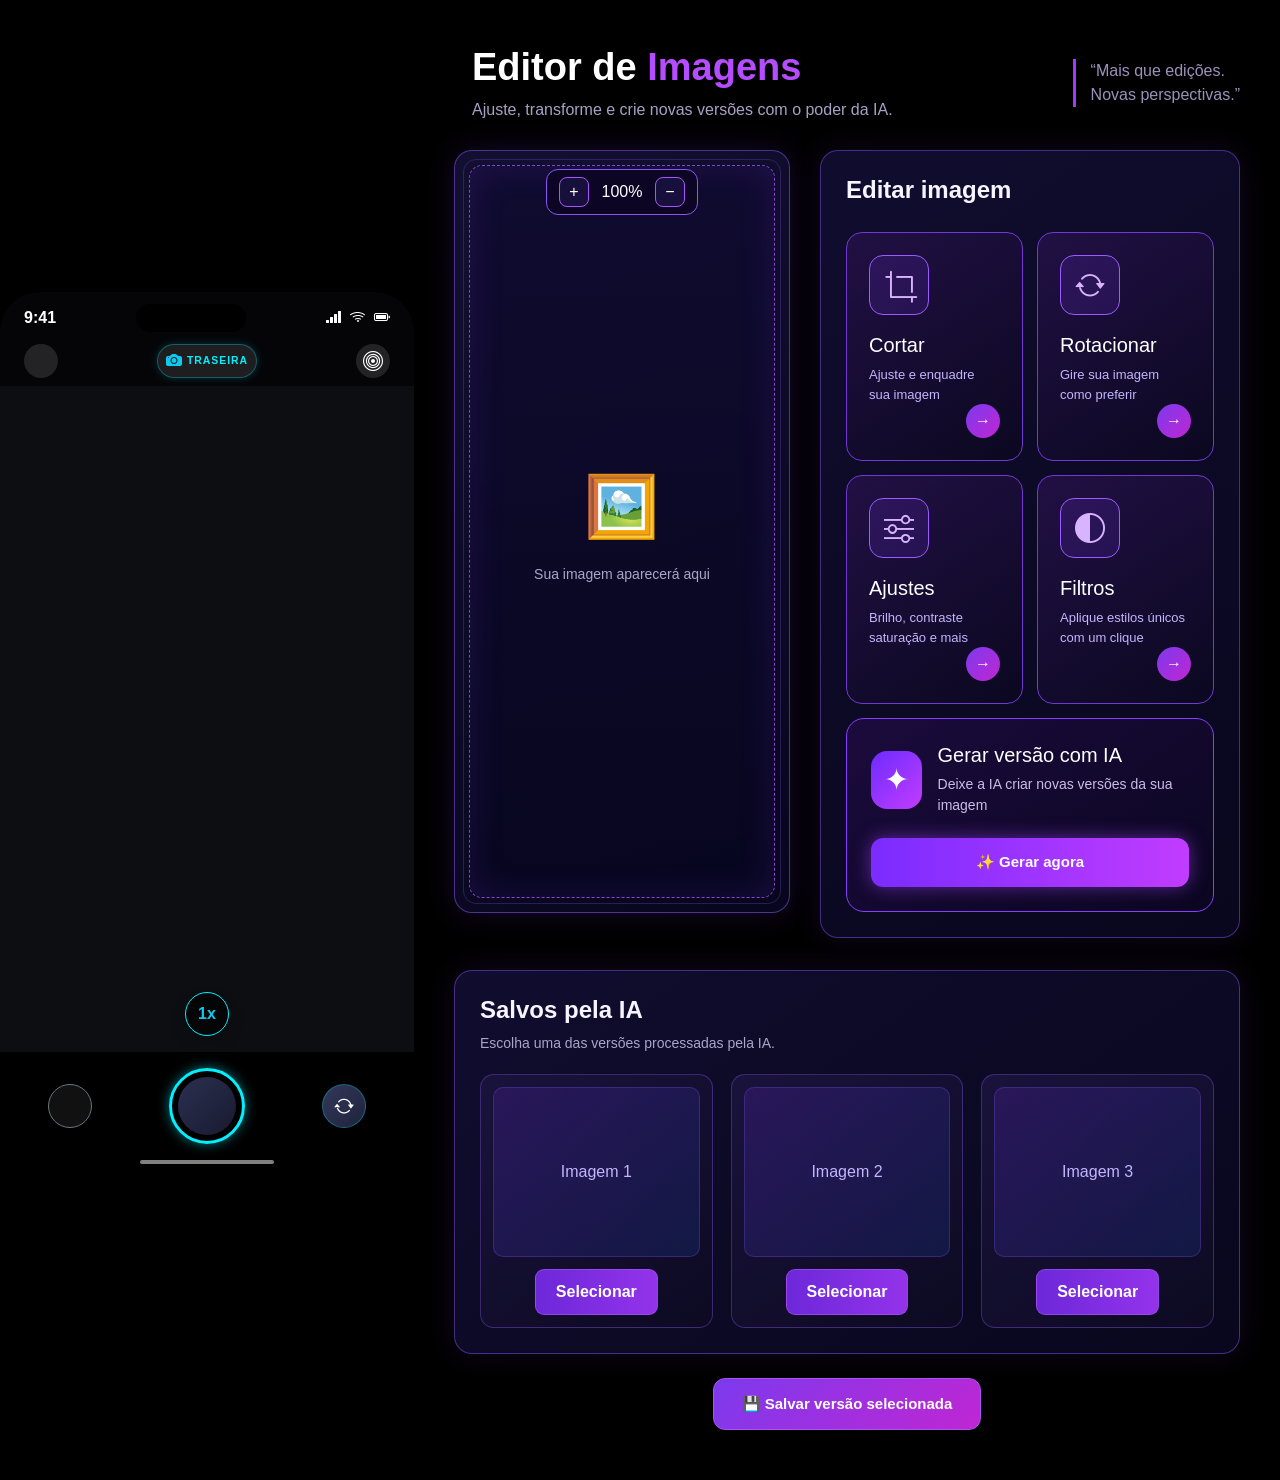
==== commit c691baa0: "Merge pull request #2 from charlesmoreira927-byte/pessoa-4-editor feat: adiciona editor e salvos pel" ====
--- a/index.html
+++ b/index.html
@@ -2,274 +2,440 @@
 <html lang="pt-BR">
 <head>
     <meta charset="UTF-8">
-    <meta name="viewport" content="width=device-width, initial-scale=1.0, viewport-fit=cover">
+    <meta name="viewport" content="width=device-width, initial-scale=1.0, maximum-scale=1.0, user-scalable=no">
     <title>IILUME</title>
 
+    <!-- Bootstrap 5 CSS - usado pela parte da câmera -->
     <link href="https://cdn.jsdelivr.net/npm/bootstrap@5.3.2/dist/css/bootstrap.min.css" rel="stylesheet">
+    <!-- Bootstrap Icons - usado pela parte da câmera  -->
     <link rel="stylesheet" href="https://cdn.jsdelivr.net/npm/bootstrap-icons@1.11.1/font/bootstrap-icons.css">
     <link rel="stylesheet" href="css/style.css">
 </head>
-<body>
-
-<div id="app-shell" class="app-shell">
-
-    <!-- =========================================================
-         TELA 1 — CÂMERA (VS)
-         ========================================================= -->
-    <main id="camera_screen" class="iilume-screen camera-screen active">
-        <div class="cam-status-bar">
-            <span class="fw-bold fs-6">9:41</span>
-            <div class="cam-dynamic-island rounded-pill bg-black"></div>
-            <div class="cam-status-icons">
-                <i class="bi bi-reception-4"></i>
-                <i class="bi bi-wifi"></i>
-                <i class="bi bi-battery-full"></i>
+<body class="bg-black text-white cam-unselectable d-flex align-items-center justify-content-center min-vh-100">
+
+
+<!-- Container Principal do Celular -->
+<main id="camera_screen" class="cam-container iilume-screen camera-screen active position-relative overflow-hidden d-flex flex-column justify-content-between">
+
+    <!-- Status Bar Mobile -->
+    <div class="cam-status-bar d-flex justify-content-between align-items-center px-4 pt-2">
+        <span class="fw-bold fs-6">9:41</span>
+        <div class="cam-dynamic-island rounded-pill bg-black"></div>
+        <div class="d-flex align-items-center gap-2 fs-6">
+            <i class="bi bi-reception-4"></i>
+            <i class="bi bi-wifi"></i>
+            <i class="bi bi-battery-full"></i>
+        </div>
+    </div>
+
+    <!-- Top Bar: Controles Rápidos e Indicador de Câmera -->
+    <header class="cam-top-bar d-flex justify-content-between align-items-center px-4 py-2">
+        <button id="cam-btn-flash" class="btn text-white p-0 rounded-circle border-0 cam-icon-circle" title="Flash">
+            <i class="bi bi-zap" id="cam-icon-flash"></i>
+        </button>
+
+        <!-- Indicador Visual (Frontal / Traseira) -->
+        <div class="cam-indicator-badge d-flex align-items-center gap-1 rounded-pill px-2 py-1">
+            <i class="bi bi-camera-fill text-info fs-6" id="cam-icon-type"></i>
+            <span id="cam-text-type" class="fw-bold tracking-wide">TRASEIRA</span>
+        </div>
+
+        <button id="cam-btn-grid" class="btn text-white p-0 rounded-circle border-0 cam-icon-circle" title="Grade">
+            <i class="bi bi-bullseye fs-5"></i>
+        </button>
+    </header>
+
+    <!-- Área Principal da Câmera (Viewfinder) -->
+    <section class="cam-viewfinder position-relative flex-grow-1 overflow-hidden">
+        <!-- Media Stream -->
+        <video id="cam-stream" autoplay playsinline muted class="cam-media cam-zoom-26mm"></video>
+
+        <!-- Ícone de Flash do Disparador -->
+        <div id="cam-shutter-icon-flash" class="cam-shutter-icon-flash d-none position-absolute top-50 start-50 translate-middle text-center">
+            <i class="bi bi-zap-fill text-warning display-1"></i>
+        </div>
+
+        <!-- Grade de Terços -->
+        <div id="cam-grid" class="cam-grid d-none">
+            <div class="cam-grid-line cam-horizontal" style="top: 33.33%;"></div>
+            <div class="cam-grid-line cam-horizontal" style="top: 66.66%;"></div>
+            <div class="cam-grid-line cam-vertical" style="left: 33.33%;"></div>
+            <div class="cam-grid-line cam-vertical" style="left: 66.66%;"></div>
+        </div>
+
+        <!-- Overlays de Flash -->
+        <div id="cam-shutter-flash" class="cam-shutter-flash"></div>
+        <div id="cam-flash-overlay" class="cam-flash-overlay"></div>
+
+        <!-- Bolotinha de Zoom Minimizada -->
+        <button id="cam-zoom-trigger" class="cam-zoom-trigger position-absolute bottom-0 start-50 translate-middle-x mb-3 rounded-circle border-0 text-info fw-bold shadow">
+            <span id="cam-zoom-trigger-text">1x</span>
+        </button>
+
+        <!-- Dial de Zoom Expansível -->
+        <div class="cam-dial-container cam-dial-hidden position-absolute bottom-0 start-50 translate-middle-x" id="cam-dial">
+            <button id="cam-zoom-close" class="cam-zoom-close rounded-circle border-0 text-white">&times;</button>
+            <svg class="cam-dial-svg" viewBox="0 0 400 200">
+                <defs>
+                    <radialGradient id="camBlueGlow" cx="50%" cy="50%" r="50%">
+                        <stop offset="0%" stop-color="#00aaff" stop-opacity="0.8" />
+                        <stop offset="40%" stop-color="#0033aa" stop-opacity="0.5" />
+                        <stop offset="100%" stop-color="#050a1a" stop-opacity="0.9" />
+                    </radialGradient>
+                </defs>
+                <path d="M 20,200 A 180,180 0 0,1 380,200 Z" fill="url(#camBlueGlow)" />
+                <line x1="200" y1="15" x2="200" y2="35" stroke="#00f0ff" stroke-width="3.5" stroke-linecap="round" />
+                <g id="cam-dial-ticks" stroke="rgba(255,255,255,0.4)" stroke-width="1.5"></g>
+            </svg>
+
+            <!-- Lentes Interativas no Dial -->
+            <div class="cam-dial-content" id="cam-dial-content">
+                <div class="cam-lens-item cam-lens-13mm" data-lens="13mm" data-angle="-30">
+                    <span class="d-block fs-6">0,5</span>
+                    <span class="d-block small">13 MM</span>
+                </div>
+
+                <div class="cam-lens-item cam-lens-26mm active" data-lens="26mm" data-angle="0">
+                    <span class="d-block fs-6">1</span>
+                    <span class="d-block small">26 MM</span>
+                </div>
+
+                <div class="cam-lens-item cam-lens-77mm" data-lens="77mm" data-angle="30">
+                    <span class="d-block fs-6">3</span>
+                    <span class="d-block small">77 MM</span>
+                </div>
             </div>
         </div>
-
-        <header class="cam-top-bar">
-            <button id="cam-btn-flash" class="cam-icon-circle" type="button" title="Flash" aria-label="Ativar flash">
-                <i class="bi bi-zap" id="cam-icon-flash"></i>
+    </section>
+
+    <!-- Controles Inferiores -->
+    <footer class="cam-bottom-bar bg-black pt-2 pb-4 d-flex flex-column align-items-center">
+        <div class="d-flex align-items-center justify-content-between w-100 px-5 my-2">
+            <!-- Espaço reservado para a Galeria -->
+            <div class="cam-thumb-placeholder border border-secondary rounded-circle overflow-hidden" role="button" tabindex="0" title="Abrir galeria">
+                <img id="cam-thumb-img" class="w-100 h-100 object-fit-cover d-none" alt="Thumb">
+            </div>
+
+            <!-- Botão Disparador -->
+            <button id="cam-btn-shutter" class="cam-shutter-ring rounded-circle d-flex align-items-center justify-content-center border-0 p-0">
+                <div class="cam-shutter-core rounded-circle"></div>
             </button>
 
-            <div class="cam-indicator-badge">
-                <i class="bi bi-camera-fill" id="cam-icon-type"></i>
-                <span id="cam-text-type">TRASEIRA</span>
+            <!-- Botão Inverter Câmera -->
+            <button id="cam-btn-flip" class="cam-flip-btn rounded-circle d-flex align-items-center justify-content-center border-0 text-white">
+                <i class="bi bi-arrow-repeat fs-5"></i>
+            </button>
+        </div>
+
+        <div class="cam-home-indicator rounded-pill bg-white mt-2 opacity-50"></div>
+    </footer>
+
+</main>
+
+<section id="gallery_screen" class="iilume-screen gallery-screen">
+    <header class="phone-header">
+        <!-- Botão voltar -->
+        <button
+                id="back_button"
+                class="header-button"
+                aria-label="Voltar">
+            <svg
+                    viewBox="0 0 24 24"
+                    fill="none"
+                    stroke="currentColor"
+                    stroke-width="2">
+                <path
+                        d="M15 18L9 12L15 6">
+                </path>
+            </svg>
+        </button>
+
+        <!-- Título -->
+        <h1>
+            Galeria IILUME
+        </h1>
+
+        <!-- Editar -->
+        <button
+                id="edit_button"
+                class="edit-button">
+            Editar
+        </button>
+    </header>
+
+    <!-- FOTO PRINCIPAL -->
+    <section class="main-photo">
+        <img
+                id="main_image"
+                src="assets/images/gallery/foto1.jpg"
+                alt="Foto selecionada">
+    </section>
+
+    <!-- MINIATURAS-->
+    <section
+            id="thumbnail_container"
+            class="thumbnails">
+    </section>
+
+    <nav class="bottom-actions">
+        <!-- COMPARTILHAR -->
+        <button
+                id="share_button"
+                class="action-button"
+                aria-label="Compartilhar">
+
+            <svg
+                    viewBox="0 0 24 24"
+                    fill="none"
+                    stroke="currentColor"
+                    stroke-width="1.8">
+                <path
+                        d="M12 16V4">
+                </path>
+                <path
+                        d="M7 9L12 4L17 9">
+                </path>
+                <path
+                        d="M5 14V19C5 20.1 5.9 21 7 21H17C18.1 21 19 20.1 19 19V14">
+                </path>
+            </svg>
+        </button>
+
+        <!-- FAVORITO -->
+        <button
+                id="favorite_button"
+                class="action-button"
+                aria-label="Favoritar">
+            <svg
+                    id="heart_icon"
+                    viewBox="0 0 24 24"
+                    fill="none"
+                    stroke="currentColor"
+                    stroke-width="1.8">
+                <path
+                        d="M20.8 8.8C20.8 13.5 12 19 12 19S3.2 13.5 3.2 8.8C3.2 6.1 5.2 4 7.8 4C9.4 4 10.8 4.8 12 6.1C13.2 4.8 14.6 4 16.2 4C18.8 4 20.8 6.1 20.8 8.8Z">
+                </path>
+            </svg>
+        </button>
+
+        <!-- INFORMAÇÕES -->
+        <button
+                id="info_button"
+                class="action-button"
+                aria-label="Informações">
+            <svg
+                    viewBox="0 0 24 24"
+                    fill="none"
+                    stroke="currentColor"
+                    stroke-width="1.8">
+                <circle
+                        cx="12"
+                        cy="12"
+                        r="9">
+                </circle>
+                <path
+                        d="M12 10V16">
+                </path>
+                <circle
+                        cx="12"
+                        cy="7"
+                        r="0.8"
+                        fill="currentColor">
+                </circle>
+            </svg>
+        </button>
+
+
+        <!-- EXCLUIR -->
+        <button
+                id="delete_button"
+                class="action-button"
+                aria-label="Excluir">
+            <svg
+                    viewBox="0 0 24 24"
+                    fill="none"
+                    stroke="currentColor"
+                    stroke-width="1.8">
+                <path
+                        d="M4 7H20">
+                </path>
+                <path
+                        d="M9 7V4H15V7">
+                </path>
+                <path
+                        d="M7 7L8 20H16L17 7">
+                </path>
+            </svg>
+        </button>
+    </nav>
+
+    <!-- BARRA INFERIOR DO CELULAR-->
+    <div class="home-indicator"></div>
+
+    <!-- INFORMAÇÕES DA FOTO-->
+    <div
+            id="photo_info"
+            class="photo-info hidden">
+        <h2>
+            Informações
+        </h2>
+        <p id="photo_name">
+            foto1.jpg
+        </p>
+        <p>
+            Imagem processada pelo IILUME
+        </p>
+    </div>
+
+</section>
+
+
+    <main id="editor_screen" class="container editor illume-screen editor-screen">
+<div class="titulo-editor">
+    <div>
+        <h1>Editor de <span>Imagens</span></h1>
+        <p>Ajuste, transforme e crie novas versões com o poder da IA.</p>
+    </div>
+
+    <div class="frase-editor">
+        “Mais que edições.<br>
+        Novas perspectivas.”
+    </div>
+</div>
+       <div class="editor-principal">
+        <section class="area-imagem">
+
+      
+    <div class="barra-imagem">
+    <button type="button" onclick="aumentarZoom()">+</button>
+    <span id="valor-zoom">100%</span>
+    <button type="button" onclick="diminuirZoom()">−</button>
+</div>
+
+    <div class="imagem-container">   
+                <div class="placeholder-imagem">
+                    <span>🖼️</span>
+                    <p>Sua imagem aparecerá aqui</p>
+                </div>
             </div>
 
-            <button id="cam-btn-grid" class="cam-icon-circle" type="button" title="Grade" aria-label="Exibir grade">
-                <i class="bi bi-bullseye"></i>
-            </button>
-        </header>
-
-        <section class="cam-viewfinder">
-            <video id="cam-stream" autoplay playsinline muted class="cam-media cam-zoom-26mm"></video>
-            <div id="cam-fallback" class="cam-fallback" aria-hidden="true"></div>
-
-            <div id="cam-shutter-icon-flash" class="cam-shutter-icon-flash d-none">
-                <i class="bi bi-zap-fill text-warning display-1"></i>
+        </section>
+
+
+        <section class="ferramentas">
+
+            <h2>Editar imagem</h2>
+
+          <div class="cards-ferramentas">
+
+    <button class="card-ferramenta" onclick="cortar()">
+        <div class="icone-ferramenta">
+            <i class="bi bi-crop"></i>
+        </div>
+        <div class="texto-ferramenta">
+            <h3>Cortar</h3>
+            <p>Ajuste e enquadre<br>sua imagem</p>
+        </div>
+        <span class="seta-ferramenta">→</span>
+    </button>
+
+    <button class="card-ferramenta" onclick="rotacionar()">
+        <div class="icone-ferramenta">
+            <i class="bi bi-arrow-repeat"></i>
+        </div>
+        <div class="texto-ferramenta">
+            <h3>Rotacionar</h3>
+            <p>Gire sua imagem<br>como preferir</p>
+        </div>
+        <span class="seta-ferramenta">→</span>
+    </button>
+
+    <button class="card-ferramenta" onclick="ajustar()">
+        <div class="icone-ferramenta">
+            <i class="bi bi-sliders"></i>
+        </div>
+        <div class="texto-ferramenta">
+            <h3>Ajustes</h3>
+            <p>Brilho, contraste<br>saturação e mais</p>
+        </div>
+        <span class="seta-ferramenta">→</span>
+    </button>
+
+    <button class="card-ferramenta" onclick="aplicarFiltro()">
+        <div class="icone-ferramenta">
+            <i class="bi bi-circle-half"></i>
+        </div>
+        <div class="texto-ferramenta">
+            <h3>Filtros</h3>
+            <p>Aplique estilos únicos<br>com um clique</p>
+        </div>
+        <span class="seta-ferramenta">→</span>
+    </button>
+
+
+<div class="card-ia">
+    <div class="card-ia-conteudo">
+        <span class="icone-ia">✦</span>
+
+        <div>
+            <h3>Gerar versão com IA</h3>
+            <p>Deixe a IA criar novas versões da sua imagem</p>
+        </div>
+    </div>
+
+    <button class="botao-ia" onclick="salvarVersao()">
+        ✨ Gerar agora
+    </button>
+</div>  
+          
+
+        </section>
+</div>
+
+        <section class="salvos">
+
+            <h2>Salvos pela IA</h2>
+
+            <p class="descricao">
+                Escolha uma das versões processadas pela IA.
+            </p>
+
+            <div class="versoes">
+
+                <div class="versao">
+                    <div class="miniatura">Imagem 1</div>
+                    <button onclick="selecionarVersao(this)">
+                        Selecionar
+                    </button>
+                </div>
+
+                <div class="versao">
+                    <div class="miniatura">Imagem 2</div>
+                   <button onclick="selecionarVersao(this)">
+                        Selecionar
+                    </button>
+                </div>
+
+                <div class="versao">
+                    <div class="miniatura">Imagem 3</div>
+                    <button onclick="selecionarVersao(this)">
+    Selecionar
+</button>
+                    
+                    
+                </div>
+
             </div>
 
-            <div id="cam-grid" class="cam-grid d-none">
-                <div class="cam-grid-line cam-horizontal" style="top:33.33%"></div>
-                <div class="cam-grid-line cam-horizontal" style="top:66.66%"></div>
-                <div class="cam-grid-line cam-vertical" style="left:33.33%"></div>
-                <div class="cam-grid-line cam-vertical" style="left:66.66%"></div>
-            </div>
-
-            <div id="cam-shutter-flash" class="cam-shutter-flash"></div>
-            <div id="cam-flash-overlay" class="cam-flash-overlay"></div>
-
-            <button id="cam-zoom-trigger" class="cam-zoom-trigger" type="button" aria-label="Abrir zoom">
-                <span id="cam-zoom-trigger-text">1x</span>
-            </button>
-
-            <div id="cam-dial" class="cam-dial-container cam-dial-hidden">
-                <button id="cam-zoom-close" class="cam-zoom-close" type="button" aria-label="Fechar zoom">&times;</button>
-                <svg class="cam-dial-svg" viewBox="0 0 400 200" aria-hidden="true">
-                    <defs>
-                        <radialGradient id="camBlueGlow" cx="50%" cy="50%" r="50%">
-                            <stop offset="0%" stop-color="#00aaff" stop-opacity="0.8" />
-                            <stop offset="40%" stop-color="#0033aa" stop-opacity="0.5" />
-                            <stop offset="100%" stop-color="#050a1a" stop-opacity="0.9" />
-                        </radialGradient>
-                    </defs>
-                    <path d="M20,200 A180,180 0 0,1 380,200 Z" fill="url(#camBlueGlow)" />
-                    <line x1="200" y1="15" x2="200" y2="35" stroke="#00f0ff" stroke-width="3.5" stroke-linecap="round" />
-                    <g id="cam-dial-ticks" stroke="rgba(255,255,255,0.4)" stroke-width="1.5"></g>
-                </svg>
-
-                <div id="cam-dial-content" class="cam-dial-content">
-                    <button class="cam-lens-item cam-lens-13mm" type="button" data-lens="13mm" data-angle="-30">
-                        <span>0,5</span><small>13 MM</small>
-                    </button>
-                    <button class="cam-lens-item cam-lens-26mm active" type="button" data-lens="26mm" data-angle="0">
-                        <span>1</span><small>26 MM</small>
-                    </button>
-                    <button class="cam-lens-item cam-lens-77mm" type="button" data-lens="77mm" data-angle="30">
-                        <span>3</span><small>77 MM</small>
-                    </button>
-                </div>
-            </div>
         </section>
-
-        <footer class="cam-bottom-bar">
-            <div class="cam-bottom-controls">
-                <button id="cam-gallery-thumb" class="cam-thumb-placeholder" type="button" title="Abrir galeria" aria-label="Abrir galeria">
-                    <img id="cam-thumb-img" alt="Última foto" class="d-none">
-                </button>
-
-                <button id="cam-btn-shutter" class="cam-shutter-ring" type="button" aria-label="Tirar foto">
-                    <span class="cam-shutter-core"></span>
-                </button>
-
-                <button id="cam-btn-flip" class="cam-flip-btn" type="button" aria-label="Trocar câmera">
-                    <i class="bi bi-arrow-repeat"></i>
-                </button>
-            </div>
-            <div class="cam-home-indicator"></div>
-        </footer>
+<button class="btn-salvar-versao" onclick="salvarVersaoSelecionada()">
+    💾 Salvar versão selecionada
+</button>
     </main>
 
-    <!-- =========================================================
-         TELA 2 — GALERIA (LL)
-         ========================================================= -->
-    <section id="gallery_screen" class="iilume-screen gallery-screen">
-        <header class="phone-header">
-            <button id="gallery-back-button" class="header-button" type="button" aria-label="Voltar para câmera">
-                <svg viewBox="0 0 24 24" fill="none" stroke="currentColor" stroke-width="2">
-                    <path d="M15 18L9 12L15 6"></path>
-                </svg>
-            </button>
-
-            <h1>Galeria IILUME</h1>
-
-            <button id="edit_button" class="edit-button" type="button">Editar</button>
-        </header>
-
-        <section class="main-photo">
-            <div id="gallery-empty-state" class="gallery-empty-state d-none">
-                <i class="bi bi-images"></i>
-                <p>Nenhuma imagem na galeria</p>
-            </div>
-            <img id="main_image" src="assets/images/gallery/foto1.jpg" alt="Foto selecionada">
-        </section>
-
-        <section id="thumbnail_container" class="thumbnails" aria-label="Miniaturas da galeria"></section>
-
-        <nav class="bottom-actions" aria-label="Ações da foto">
-            <button id="share_button" class="action-button" type="button" aria-label="Compartilhar">
-                <svg viewBox="0 0 24 24" fill="none" stroke="currentColor" stroke-width="1.8">
-                    <path d="M12 16V4"></path>
-                    <path d="M7 9L12 4L17 9"></path>
-                    <path d="M5 14V19C5 20.1 5.9 21 7 21H17C18.1 21 19 20.1 19 19V14"></path>
-                </svg>
-            </button>
-
-            <button id="favorite_button" class="action-button" type="button" aria-label="Favoritar">
-                <svg id="heart_icon" viewBox="0 0 24 24" fill="none" stroke="currentColor" stroke-width="1.8">
-                    <path d="M20.8 8.8C20.8 13.5 12 19 12 19S3.2 13.5 3.2 8.8C3.2 6.1 5.2 4 7.8 4C9.4 4 10.8 4.8 12 6.1C13.2 4.8 14.6 4 16.2 4C18.8 4 20.8 6.1 20.8 8.8Z"></path>
-                </svg>
-            </button>
-
-            <button id="info_button" class="action-button" type="button" aria-label="Informações">
-                <svg viewBox="0 0 24 24" fill="none" stroke="currentColor" stroke-width="1.8">
-                    <circle cx="12" cy="12" r="9"></circle>
-                    <path d="M12 10V16"></path>
-                    <circle cx="12" cy="7" r="0.8" fill="currentColor"></circle>
-                </svg>
-            </button>
-
-            <button id="delete_button" class="action-button" type="button" aria-label="Excluir">
-                <svg viewBox="0 0 24 24" fill="none" stroke="currentColor" stroke-width="1.8">
-                    <path d="M4 7H20"></path>
-                    <path d="M9 7V4H15V7"></path>
-                    <path d="M7 7L8 20H16L17 7"></path>
-                </svg>
-            </button>
-        </nav>
-
-        <div class="home-indicator"></div>
-
-        <div id="photo_info" class="photo-info hidden" role="dialog" aria-live="polite">
-            <h2>Informações</h2>
-            <p id="photo_name">foto1.jpg</p>
-            <p>Imagem processada pelo IILUME</p>
-        </div>
-    </section>
-
-    <!-- =========================================================
-         TELA 3 — EDITOR (CH)
-         ========================================================= -->
-    <main id="editor_screen" class="iilume-screen editor-screen">
-        <header class="editor-header">
-            <button id="editor-back-button" class="editor-back-button" type="button" aria-label="Voltar para galeria">
-                <i class="bi bi-arrow-left"></i>
-                <span>Galeria</span>
-            </button>
-            <div class="editor-header-brand">IILUME</div>
-            <div class="editor-header-spacer"></div>
-        </header>
-
-        <div class="editor-content">
-            <div class="titulo-editor">
-                <div>
-                    <h1>Editor de <span>Imagens</span></h1>
-                    <p>Ajuste, transforme e crie novas versões com o poder da IA.</p>
-                </div>
-                <div class="frase-editor">“Mais que edições.<br>Novas perspectivas.”</div>
-            </div>
-
-            <div class="editor-principal">
-                <section class="area-imagem">
-                    <div class="barra-imagem">
-                        <button type="button" onclick="diminuirZoom()" aria-label="Diminuir zoom">−</button>
-                        <span id="valor-zoom">100%</span>
-                        <button type="button" onclick="aumentarZoom()" aria-label="Aumentar zoom">+</button>
-                    </div>
-
-                    <div class="imagem-container" id="editor-image-container">
-                        <div class="placeholder-imagem">
-                            <span>🖼️</span>
-                            <p>Sua imagem aparecerá aqui</p>
-                            <button type="button" class="btn-carregar-imagem" onclick="carregarImagem()">Carregar imagem</button>
-                        </div>
-                    </div>
-                </section>
-
-                <section class="ferramentas">
-                    <h2>Editar imagem</h2>
-                    <div class="cards-ferramentas">
-                        <button class="card-ferramenta" type="button" onclick="cortar()">
-                            <div class="icone-ferramenta"><i class="bi bi-crop"></i></div>
-                            <div class="texto-ferramenta"><h3>Cortar</h3><p>Ajuste e enquadre<br>sua imagem</p></div>
-                            <span class="seta-ferramenta">→</span>
-                        </button>
-
-                        <button class="card-ferramenta" type="button" onclick="rotacionar()">
-                            <div class="icone-ferramenta"><i class="bi bi-arrow-repeat"></i></div>
-                            <div class="texto-ferramenta"><h3>Rotacionar</h3><p>Gire sua imagem<br>como preferir</p></div>
-                            <span class="seta-ferramenta">→</span>
-                        </button>
-
-                        <button class="card-ferramenta" type="button" onclick="ajustar()">
-                            <div class="icone-ferramenta"><i class="bi bi-sliders"></i></div>
-                            <div class="texto-ferramenta"><h3>Ajustes</h3><p>Brilho, contraste<br>saturação e mais</p></div>
-                            <span class="seta-ferramenta">→</span>
-                        </button>
-
-                        <button class="card-ferramenta" type="button" onclick="aplicarFiltro()">
-                            <div class="icone-ferramenta"><i class="bi bi-circle-half"></i></div>
-                            <div class="texto-ferramenta"><h3>Filtros</h3><p>Aplique estilos únicos<br>com um clique</p></div>
-                            <span class="seta-ferramenta">→</span>
-                        </button>
-
-                        <div class="card-ia">
-                            <div class="card-ia-conteudo">
-                                <span class="icone-ia">✦</span>
-                                <div><h3>Gerar versão com IA</h3><p>Deixe a IA criar novas versões da sua imagem</p></div>
-                            </div>
-                            <button class="botao-ia" type="button" onclick="salvarVersao()">✨ Gerar agora</button>
-                        </div>
-                    </div>
-                </section>
-            </div>
-
-            <section class="salvos">
-                <h2>Salvos pela IA</h2>
-                <p class="descricao">Escolha uma das versões processadas pela IA.</p>
-                <div class="versoes">
-                    <div class="versao"><div class="miniatura">Imagem 1</div><button type="button" onclick="selecionarVersao(this)">Selecionar</button></div>
-                    <div class="versao"><div class="miniatura">Imagem 2</div><button type="button" onclick="selecionarVersao(this)">Selecionar</button></div>
-                    <div class="versao"><div class="miniatura">Imagem 3</div><button type="button" onclick="selecionarVersao(this)">Selecionar</button></div>
-                </div>
-            </section>
-
-            <button class="btn-salvar-versao" type="button" onclick="salvarVersaoSelecionada()">💾 Salvar versão selecionada</button>
-        </div>
-    </main>
-</div>
-
+
+<!-- Bootstrap JS -->
+<script src="https://cdn.jsdelivr.net/npm/bootstrap@5.3.2/dist/js/bootstrap.bundle.min.js"></script>
 <script src="js/script.js"></script>
 </body>
 </html>
--- a/css/style.css
+++ b/css/style.css
@@ -1,320 +1,959 @@
-/* =========================================================
-   IILUME — estrutura de telas
-   ========================================================= */
+
+/* INTEGRAÇÃO ENTRE OS COMPONENTES */
+.iilume-screen {
+    display: none !important;
+}
+
+.iilume-screen.camera-screen.active {
+    display: flex !important;
+}
+
+.iilume-screen.gallery-screen.active {
+    display: block !important;
+}
+
+.hidden {
+    display: none !important;
+}
+
+#cam-thumb-placeholder {
+    cursor: pointer;
+}
+
+
+/* ===== CÂMERA ===== */
 :root {
     --cam-bg: #050508;
     --cam-cyan: #00f0ff;
     --cam-blue: #0088ff;
-    --gallery-bg: #050821;
-    --gallery-secondary: #030617;
-    --editor-bg: #050509;
-    --editor-panel: #0d0d16;
-    --editor-cyan: #00d9ff;
-    --editor-purple: #7c3aed;
-    --text-secondary: #a1a1aa;
-}
-
-* { box-sizing: border-box; }
-html, body { width:100%; min-height:100%; margin:0; }
+}
+
+/* Isolamento e Estrutura Geral */
+.cam-unselectable {
+    user-select: none;
+    -webkit-user-select: none;
+}
+
+.cam-container {
+    width: 100vw;
+    max-width: 414px;
+    height: 100vh;
+    max-height: 896px;
+    background-color: var(--cam-bg);
+    border-radius: 40px;
+    box-shadow: 0 0 30px rgba(0, 0, 0, 0.8);
+}
+
+.cam-status-bar { height: 44px; z-index: 20; }
+.cam-dynamic-island { width: 110px; height: 28px; }
+.cam-top-bar { z-index: 20; }
+
+.cam-icon-circle {
+    width: 34px;
+    height: 34px;
+    background: rgba(255, 255, 255, 0.12);
+    display: flex;
+    align-items: center;
+    justify-content: center;
+}
+
+.cam-indicator-badge {
+    background: rgba(255, 255, 255, 0.1);
+    border: 1px solid rgba(0, 240, 255, 0.3);
+    font-size: 0.65rem;
+    letter-spacing: 1px;
+    color: var(--cam-cyan);
+    box-shadow: 0 0 8px rgba(0, 240, 255, 0.2);
+}
+
+/* Viewfinder e Enquadramentos de Zoom */
+.cam-viewfinder { background-color: #0d0e12; }
+.cam-media {
+    width: 100%;
+    height: 100%;
+    object-fit: cover;
+    transition: transform 0.35s cubic-bezier(0.25, 1, 0.5, 1), filter 0.3s ease;
+}
+
+.cam-zoom-13mm { transform: scale(1.0); } /* 0,5x */
+.cam-zoom-26mm { transform: scale(1.4); } /* 1x */
+.cam-zoom-77mm { transform: scale(2.2); } /* 3x */
+
+/* Animações de Transição */
+.cam-flip-anim {
+    animation: camFlip 0.5s ease-in-out;
+}
+
+@keyframes camFlip {
+    0% { transform: scale(1) rotateY(0deg); filter: blur(0px); }
+    50% { transform: scale(0.8) rotateY(90deg); filter: blur(8px); }
+    100% { transform: scale(1) rotateY(0deg); filter: blur(0px); }
+}
+
+.cam-spin-icon {
+    animation: camSpin 0.5s linear;
+}
+
+@keyframes camSpin {
+    from { transform: rotate(0deg); }
+    to { transform: rotate(180deg); }
+}
+
+/* Ícone de Flash do Disparador */
+.cam-shutter-icon-flash {
+    z-index: 35;
+    animation: popFlash 0.35s ease-out;
+}
+
+@keyframes popFlash {
+    0% { transform: translate(-50%, -50%) scale(0.5); opacity: 0; }
+    50% { transform: translate(-50%, -50%) scale(1.3); opacity: 1; }
+    100% { transform: translate(-50%, -50%) scale(1); opacity: 0; }
+}
+
+/* Bolotinha de Zoom Minimizada */
+.cam-zoom-trigger {
+    width: 44px;
+    height: 44px;
+    background: rgba(0, 0, 0, 0.6);
+    border: 1.5px solid var(--cam-cyan) !important;
+    backdrop-filter: blur(8px);
+    z-index: 12;
+    transition: transform 0.2s ease, background 0.2s ease;
+}
+
+.cam-zoom-trigger:active {
+    transform: translate(-50%, 0) scale(0.9);
+}
+
+/* Dial de Zoom Expansível */
+.cam-dial-container {
+    width: 340px;
+    height: 170px;
+    pointer-events: auto;
+    z-index: 15;
+    cursor: grab;
+    touch-action: none;
+    transition: opacity 0.3s ease, transform 0.3s cubic-bezier(0.175, 0.885, 0.32, 1.275);
+}
+
+.cam-dial-container.cam-dial-hidden {
+    opacity: 0;
+    pointer-events: none !important;
+    transform: translate(-50%, 40px) scale(0.8) !important;
+}
+
+.cam-dial-container:active { cursor: grabbing; }
+.cam-dial-svg { width: 100%; height: 100%; overflow: visible; }
+
+.cam-zoom-close {
+    position: absolute;
+    top: 10px;
+    right: 15px;
+    width: 28px;
+    height: 28px;
+    background: rgba(255, 255, 255, 0.2);
+    z-index: 25;
+    font-size: 1.2rem;
+    line-height: 1;
+}
+
+.cam-dial-content {
+    position: absolute;
+    top: 0;
+    left: 0;
+    width: 100%;
+    height: 100%;
+    pointer-events: none;
+    transform-origin: 200px 200px;
+    transition: transform 0.1s linear;
+}
+
+.cam-lens-item {
+    position: absolute;
+    color: rgba(255, 255, 255, 0.6);
+    text-align: center;
+    cursor: pointer;
+    pointer-events: auto;
+    transition: color 0.25s ease, transform 0.25s ease, text-shadow 0.25s ease;
+    font-weight: 600;
+}
+
+.cam-lens-13mm { left: 55px; top: 92px; }
+.cam-lens-26mm { left: 145px; top: 52px; }
+.cam-lens-77mm { right: 55px; top: 92px; }
+
+.cam-lens-item.active {
+    color: var(--cam-cyan) !important;
+    text-shadow: 0 0 10px rgba(0, 240, 255, 0.9);
+    transform: scale(1.2);
+}
+
+/* Controles Inferiores */
+.cam-shutter-ring {
+    width: 76px;
+    height: 76px;
+    background: transparent;
+    border: 3px solid var(--cam-cyan) !important;
+    box-shadow: 0 0 12px rgba(0, 240, 255, 0.5);
+}
+
+.cam-shutter-core {
+    width: 58px;
+    height: 58px;
+    background: linear-gradient(135deg, #2b3052, #181a2e);
+    transition: transform 0.1s ease;
+}
+
+.cam-shutter-ring:active .cam-shutter-core {
+    transform: scale(0.88);
+    background: var(--cam-cyan);
+}
+
+.cam-flip-btn {
+    width: 44px;
+    height: 44px;
+    background: linear-gradient(135deg, #32385a, #1f233b);
+    border: 1px solid rgba(0, 240, 255, 0.3) !important;
+}
+
+.cam-thumb-placeholder { width: 44px; height: 44px; background: #111; }
+
+/* Overlays */
+.cam-grid { position: absolute; inset: 0; pointer-events: none; }
+.cam-grid-line { position: absolute; background: rgba(255, 255, 255, 0.2); }
+.cam-grid-line.cam-horizontal { width: 100%; height: 1px; }
+.cam-grid-line.cam-vertical { height: 100%; width: 1px; }
+
+.cam-shutter-flash {
+    position: absolute; inset: 0; background: white; opacity: 0; pointer-events: none; z-index: 30;
+}
+
+@keyframes camFlashAnim {
+    0% { opacity: 0.95; }
+    100% { opacity: 0; }
+}
+
+    .cam-flash-overlay {
+        position: absolute; inset: 0; background: rgba(255, 230, 150, 0.25); pointer-events: none; opacity: 0; transition: opacity 0.2s ease; z-index: 5;
+    }
+    .cam-flash-overlay.active { opacity: 1; }
+    .cam-home-indicator { width: 134px; height: 4px; }
+
+/* ===== GALERIA ===== */
+.neon-effect {
+
+}
+.camera-shutter{
+
+}
+/*paleta de cores*/
+/* Gradiente de referência: bg-gradient-to-r from-cyan-400 to-violet-600 */
+/* Paleta:
+   Fundo principal: #050509
+   Fundo secundário: #0D0D16
+   Azul IILUME: #00D9FF
+   Roxo IILUME: #7C3AED
+   Texto primário: #FFFFFF
+   Texto secundário: #A1A1AA
+   Bordas: #27272A
+*/
+/* Fonte: Arial */
+
+
+/* GALERIA*/
+/* RESET */
+* {
+    margin: 0;
+    padding: 0;
+    box-sizing: border-box;
+}
+
+/* PÁGINA */
 body {
-    min-height:100vh;
-    display:flex;
-    justify-content:center;
-    align-items:center;
-    overflow:hidden;
-    background:#050508;
-    color:#fff;
-    font-family:Arial, sans-serif;
-}
-button, input { font:inherit; }
-button { -webkit-tap-highlight-color: transparent; }
-
-.app-shell {
-    position:relative;
-    width:min(100vw, 414px);
-    height:min(100vh, 896px);
-    overflow:hidden;
-    border-radius:40px;
-    background:#050508;
-    box-shadow:0 0 30px rgba(0,0,0,.8);
-}
-
-.iilume-screen {
-    position:absolute;
-    inset:0;
-    display:none !important;
-    width:100%;
-    height:100%;
-    overflow:hidden;
-}
-.iilume-screen.active { display:flex !important; }
-.hidden { display:none !important; }
-
-@media (max-width:500px) {
-    body { align-items:stretch; }
-    .app-shell {
-        width:100vw;
-        height:100dvh;
-        max-height:none;
-        border-radius:0;
-        box-shadow:none;
-    }
-}
-
-/* =========================================================
-   CÂMERA — mantém a identidade do arquivo original
-   ========================================================= */
-.camera-screen {
-    flex-direction:column;
-    justify-content:space-between;
-    background:var(--cam-bg);
-    user-select:none;
-}
-.cam-status-bar {
-    flex:0 0 44px;
-    height:44px;
-    padding:7px 24px 0;
-    display:flex;
-    justify-content:space-between;
-    align-items:center;
-    position:relative;
-    z-index:20;
-}
-.cam-dynamic-island { width:110px; height:28px; }
-.cam-status-icons { display:flex; align-items:center; gap:8px; font-size:16px; }
-.cam-top-bar {
-    flex:0 0 auto;
-    z-index:20;
-    display:flex;
-    justify-content:space-between;
-    align-items:center;
-    padding:8px 20px 9px;
-}
-.cam-icon-circle {
-    width:34px; height:34px; padding:0;
-    border:0; border-radius:50%;
-    background:rgba(255,255,255,.12);
-    color:#fff; display:flex; align-items:center; justify-content:center;
-}
-.cam-indicator-badge {
-    display:flex; align-items:center; gap:5px;
-    padding:5px 9px; border-radius:999px;
-    background:rgba(255,255,255,.10);
-    border:1px solid rgba(0,240,255,.3);
-    font-size:10px; letter-spacing:1px; font-weight:700;
-    color:var(--cam-cyan);
-    box-shadow:0 0 8px rgba(0,240,255,.2);
-}
-.cam-viewfinder {
-    position:relative;
-    min-height:0;
-    flex:1 1 auto;
-    overflow:hidden;
-    background:#0d0e12;
-}
-.cam-media {
-    width:100%; height:100%; display:block;
-    object-fit:cover;
-    transition:transform .35s cubic-bezier(.25,1,.5,1), filter .3s ease;
-    background:#0d0e12;
-}
-.cam-fallback {
-    position:absolute; inset:0; z-index:0;
-    background-color:#0d0e12;
-    background-repeat:no-repeat;
-    background-position:center;
-    background-size:cover;
-    transition:transform .35s cubic-bezier(.25,1,.5,1), filter .3s ease;
-    transform-origin:center center;
-    overflow:hidden;
-}
-.cam-media[src], .cam-media { position:relative; z-index:1; }
-.cam-zoom-13mm { transform:scale(1); }
-.cam-zoom-26mm { transform:scale(1.4); }
-.cam-zoom-77mm { transform:scale(2.2); }
-.cam-flip-anim { animation:camFlip .5s ease-in-out; }
-@keyframes camFlip { 0%{transform:scale(1) rotateY(0deg);filter:blur(0)} 50%{transform:scale(.8) rotateY(90deg);filter:blur(8px)} 100%{transform:scale(1) rotateY(0deg);filter:blur(0)} }
-.cam-spin-icon { animation:camSpin .5s linear; }
-@keyframes camSpin { from{transform:rotate(0)} to{transform:rotate(180deg)} }
-.cam-shutter-icon-flash { position:absolute; top:50%; left:50%; transform:translate(-50%,-50%); z-index:35; animation:popFlash .35s ease-out; }
-@keyframes popFlash { 0%{transform:translate(-50%,-50%) scale(.5);opacity:0} 50%{transform:translate(-50%,-50%) scale(1.3);opacity:1} 100%{transform:translate(-50%,-50%) scale(1);opacity:0} }
-.cam-grid { position:absolute; inset:0; z-index:10; pointer-events:none; }
-.cam-grid-line { position:absolute; background:rgba(255,255,255,.2); }
-.cam-grid-line.cam-horizontal { width:100%; height:1px; }
-.cam-grid-line.cam-vertical { height:100%; width:1px; }
-.cam-shutter-flash { position:absolute; inset:0; z-index:30; background:#fff; opacity:0; pointer-events:none; }
-.cam-shutter-flash.active { animation:camFlashAnim .2s ease-out; }
-@keyframes camFlashAnim { from{opacity:.95} to{opacity:0} }
-.cam-flash-overlay { position:absolute; inset:0; z-index:5; background:rgba(255,230,150,.25); opacity:0; pointer-events:none; transition:opacity .2s; }
-.cam-flash-overlay.active { opacity:1; }
-.cam-zoom-trigger {
-    position:absolute; z-index:12; left:50%; bottom:12px; transform:translateX(-50%);
-    width:44px; height:44px; border-radius:50%; border:1.5px solid var(--cam-cyan);
-    background:rgba(0,0,0,.6); color:var(--cam-cyan); backdrop-filter:blur(8px);
-    font-weight:700; cursor:pointer;
-}
-.cam-dial-container {
-    position:absolute; z-index:15; left:50%; bottom:0; transform:translateX(-50%);
-    width:min(340px, 86vw); height:170px; cursor:grab; touch-action:none;
-    transition:opacity .3s ease, transform .3s cubic-bezier(.175,.885,.32,1.275);
-}
-.cam-dial-container.cam-dial-hidden { opacity:0; pointer-events:none; transform:translate(-50%,40px) scale(.8); }
-.cam-dial-svg { width:100%; height:100%; overflow:visible; }
-.cam-zoom-close { position:absolute; top:10px; right:15px; width:28px; height:28px; border:0; border-radius:50%; background:rgba(255,255,255,.2); color:#fff; z-index:25; }
-.cam-dial-content { position:absolute; inset:0; pointer-events:none; transform-origin:200px 200px; transition:transform .1s linear; }
-.cam-lens-item {
-    position:absolute; border:0; background:transparent; color:rgba(255,255,255,.6); cursor:pointer;
-    text-align:center; pointer-events:auto; font-weight:600; transition:color .25s,transform .25s,text-shadow .25s;
-}
-.cam-lens-item span, .cam-lens-item small { display:block; }
-.cam-lens-item small { font-size:10px; }
-.cam-lens-13mm { left:55px; top:92px; }
-.cam-lens-26mm { left:145px; top:52px; }
-.cam-lens-77mm { right:55px; top:92px; }
-.cam-lens-item.active { color:var(--cam-cyan); text-shadow:0 0 10px rgba(0,240,255,.9); transform:scale(1.2); }
-.cam-bottom-bar { flex:0 0 auto; background:#000; padding:8px 0 14px; }
-.cam-bottom-controls { width:100%; padding:0 34px; display:flex; align-items:center; justify-content:space-between; }
-.cam-thumb-placeholder, .cam-flip-btn {
-    width:44px; height:44px; border-radius:50%; display:flex; align-items:center; justify-content:center;
-    border:1px solid rgba(0,240,255,.3); background:linear-gradient(135deg,#32385a,#1f233b); color:#fff;
-}
-.cam-thumb-placeholder { background:#111; overflow:hidden; }
-.cam-thumb-placeholder img { width:100%; height:100%; display:block; object-fit:cover; }
-.cam-shutter-ring { width:76px; height:76px; border-radius:50%; border:3px solid var(--cam-cyan); background:transparent; display:flex; align-items:center; justify-content:center; box-shadow:0 0 12px rgba(0,240,255,.5); }
-.cam-shutter-core { width:58px; height:58px; border-radius:50%; background:linear-gradient(135deg,#2b3052,#181a2e); transition:transform .1s,background .1s; }
-.cam-shutter-ring:active .cam-shutter-core { transform:scale(.88); background:var(--cam-cyan); }
-.cam-home-indicator { width:134px; height:4px; margin:9px auto 0; border-radius:99px; background:#fff; opacity:.5; }
-
-/* =========================================================
-   GALERIA — mantém a linguagem do arquivo original
-   ========================================================= */
-.gallery-screen {
-    display:none;
-    flex-direction:column;
-    background:var(--gallery-bg);
-    position:relative;
-}
+    min-height: 100vh;
+    display: flex;
+    justify-content: center;
+    align-items: center;
+    background: #050508;
+    font-family: Arial, sans-serif;
+}
+
+/* CELULAR*/
+.phone {
+    width: 360px;
+    height: 760px;
+    background: #050821;
+    border-radius: 42px;
+    overflow: hidden;
+    position: relative;
+    border: 5px solid #11152f;
+    box-shadow:
+            0 0 0 2px #272b52,
+            0 15px 40px
+            rgba(0, 0, 0, 0.45);
+}
+
+/* CABEÇALHO */
 .phone-header {
-    flex:0 0 92px;
-    height:92px;
-    display:grid;
-    grid-template-columns:45px 1fr 45px;
-    align-items:center;
-    padding:25px 18px 10px;
-    background:var(--gallery-bg);
-    color:#fff;
-}
+    height: 92px;
+    display: flex;
+    align-items: center;
+    justify-content: space-between;
+    padding: 25px 18px 10px;
+    background: #050821;
+    color: white;
+}
+
+/* Botão voltar */
 .header-button {
-    width:35px; height:35px; display:flex; align-items:center; justify-content:center;
-    border:0; background:transparent; color:#a98cff; cursor:pointer;
-}
-.header-button svg { width:25px; height:25px; }
-.phone-header h1 { margin:0; text-align:center; font-size:18px; font-weight:600; white-space:nowrap; }
-.edit-button { border:0; background:transparent; color:#a98cff; font-size:13px; cursor:pointer; text-align:right; }
-.main-photo { position:relative; flex:1 1 auto; min-height:0; width:100%; overflow:hidden; background:#111; }
-.main-photo img { width:100%; height:100%; display:block; object-fit:cover; }
-.gallery-empty-state { position:absolute; inset:0; z-index:2; display:flex; flex-direction:column; align-items:center; justify-content:center; gap:8px; color:#777; background:#111; text-align:center; }
-.gallery-empty-state i { font-size:46px; color:#6251a9; }
-.gallery-empty-state p { margin:0; font-size:13px; }
-.thumbnails { flex:0 0 75px; width:100%; height:75px; display:flex; align-items:center; gap:5px; padding:6px 8px; overflow-x:auto; background:var(--gallery-secondary); }
-.thumbnails::-webkit-scrollbar { height:0; }
-.thumbnail { width:46px; height:62px; flex-shrink:0; object-fit:cover; border-radius:4px; border:2px solid transparent; opacity:.65; cursor:pointer; transition:.2s; background:#101426; }
-.thumbnail.active { opacity:1; border-color:#a879ff; box-shadow:0 0 7px rgba(0,220,255,.7); }
-.bottom-actions { flex:0 0 72px; height:72px; display:flex; align-items:center; justify-content:space-around; background:var(--gallery-secondary); border-top:1px solid #111630; }
-.action-button { width:45px; height:45px; display:flex; align-items:center; justify-content:center; border:0; background:transparent; color:#aaaaff; cursor:pointer; transition:.2s; }
-.action-button svg { width:27px; height:27px; }
-.action-button:hover { color:#00e5ff; transform:scale(1.1); }
-.action-button.favorite-active { color:#00e5ff; }
-.photo-info { position:absolute; left:15px; right:15px; bottom:78px; padding:18px; border-radius:18px; background:rgba(10,12,35,.97); border:1px solid #333867; color:#fff; z-index:10; box-shadow:0 10px 30px rgba(0,0,0,.5); }
-.photo-info h2 { margin:0 0 10px; font-size:17px; }
-.photo-info p { margin:5px 0 0; font-size:12px; color:#aaa; }
-.home-indicator { position:absolute; bottom:8px; left:50%; transform:translateX(-50%); width:100px; height:4px; background:#fff; border-radius:20px; }
-
-/* =========================================================
-   EDITOR — conteúdo do CH, isolado como uma tela própria
-   ========================================================= */
-.editor-screen { flex-direction:column; background:var(--editor-bg); color:#fff; overflow:hidden; }
-.editor-header {
-    flex:0 0 56px; height:56px; display:grid; grid-template-columns:1fr auto 1fr; align-items:center;
-    padding:8px 14px; border-bottom:1px solid #20203a; background:rgba(5,5,9,.96); position:sticky; top:0; z-index:40;
-}
-.editor-back-button { border:0; background:transparent; color:#a98cff; display:inline-flex; align-items:center; gap:6px; font-size:13px; padding:8px 0; justify-self:start; }
-.editor-header-brand { font-weight:800; letter-spacing:3px; font-size:12px; color:#fff; }
-.editor-header-spacer { width:1px; }
-.editor-content { flex:1 1 auto; min-height:0; overflow:auto; padding:22px 18px 28px; }
-.titulo-editor { display:flex; align-items:flex-start; justify-content:space-between; gap:16px; margin-bottom:18px; }
-.titulo-editor h1 { margin:0; font-size:26px; line-height:1.05; font-weight:800; }
-.titulo-editor h1 span { background:linear-gradient(90deg,var(--editor-cyan),var(--editor-purple)); -webkit-background-clip:text; background-clip:text; color:transparent; }
-.titulo-editor p { margin:8px 0 0; max-width:520px; color:var(--text-secondary); font-size:12px; line-height:1.5; }
-.frase-editor { font-size:11px; line-height:1.4; color:#77778c; text-align:right; white-space:nowrap; }
-.editor-principal { display:flex; flex-direction:column; gap:18px; }
-.area-imagem, .ferramentas, .salvos { background:var(--editor-panel); border:1px solid #27272a; border-radius:18px; }
-.area-imagem { position:relative; overflow:hidden; }
-.barra-imagem { height:46px; display:flex; align-items:center; justify-content:center; gap:20px; border-bottom:1px solid #232337; }
-.barra-imagem button { width:32px; height:32px; border-radius:8px; border:1px solid #3b3657; background:#17103d; color:#fff; cursor:pointer; font-size:20px; }
-.barra-imagem span { min-width:55px; text-align:center; color:#d7d7df; font-size:12px; }
-.imagem-container { position:relative; min-height:300px; display:flex; align-items:center; justify-content:center; padding:20px; background:radial-gradient(circle at center,rgba(124,58,237,.12),transparent 55%),#090a12; overflow:hidden; }
-.placeholder-imagem { display:flex; flex-direction:column; align-items:center; justify-content:center; gap:8px; min-height:260px; color:#727282; text-align:center; }
-.placeholder-imagem span { font-size:42px; }
-.placeholder-imagem p { margin:0; font-size:12px; }
-.btn-carregar-imagem { margin-top:5px; padding:8px 14px; border:1px solid #5b3db2; border-radius:9px; background:#17103d; color:#fff; font-size:12px; cursor:pointer; }
-#imagem-editavel { max-width:100%; max-height:300px; object-fit:contain; display:block; transform-origin:center; user-select:none; }
-.ferramentas { padding:18px; }
-.ferramentas h2, .salvos h2 { margin:0; font-size:18px; }
-.cards-ferramentas { display:grid; grid-template-columns:1fr 1fr; gap:10px; margin-top:14px; }
-.card-ferramenta { min-height:96px; position:relative; display:grid; grid-template-columns:32px 1fr 18px; align-items:center; gap:10px; text-align:left; padding:12px; border:1px solid #27272a; border-radius:13px; background:#0a0a12; color:#fff; cursor:pointer; }
-.card-ferramenta:hover { border-color:#5b3db2; }
-.icone-ferramenta { width:30px; height:30px; border-radius:9px; display:flex; align-items:center; justify-content:center; background:#17103d; color:#c4a7ff; }
-.texto-ferramenta h3 { margin:0 0 4px; font-size:12px; }
-.texto-ferramenta p { margin:0; font-size:10px; line-height:1.4; color:#888895; }
-.seta-ferramenta { color:#81818d; }
-.card-ia { grid-column:1/-1; padding:14px; border-radius:14px; border:1px solid #5b3db2; background:linear-gradient(135deg,rgba(124,58,237,.20),rgba(0,217,255,.08)); }
-.card-ia-conteudo { display:flex; gap:10px; align-items:flex-start; }
-.icone-ia { font-size:22px; color:#e6d7ff; }
-.card-ia h3 { margin:0 0 3px; font-size:13px; }
-.card-ia p { margin:0; font-size:10px; color:#b1b1c2; }
-.botao-ia { width:100%; margin-top:12px; padding:10px 12px; border:0; border-radius:10px; background:linear-gradient(90deg,#7b2cff,#c13cff); color:#fff; font-weight:700; font-size:12px; cursor:pointer; }
-.salvos { margin-top:18px; padding:18px; }
-.descricao { margin:6px 0 0; color:#8e8e9d; font-size:11px; }
-.versoes { display:grid; grid-template-columns:repeat(3,1fr); gap:9px; margin-top:14px; }
-.versao { border:1px solid #27272a; border-radius:12px; padding:8px; background:#0a0a12; }
-.miniatura { aspect-ratio:1/1; border-radius:8px; background:#141424; color:#7b7b8a; display:flex; align-items:center; justify-content:center; text-align:center; font-size:10px; overflow:hidden; }
-.miniatura img { width:100%; height:100%; object-fit:cover; display:block; }
-.versao button { width:100%; margin-top:8px; padding:7px; border:1px solid #46396a; border-radius:8px; background:#17103d; color:#fff; font-size:10px; cursor:pointer; }
-.versao.selecionada { border-color:#c13cff; box-shadow:0 0 14px rgba(124,58,237,.2); }
-.btn-salvar-versao { width:100%; margin-top:14px; padding:11px 14px; border:1px solid #4f3b86; border-radius:11px; background:#0f0d19; color:#fff; font-size:12px; font-weight:700; cursor:pointer; }
-
-.editor-modal {
-    position:fixed; inset:0; z-index:1000; display:flex; align-items:center; justify-content:center; padding:16px; background:rgba(0,0,0,.58);
-}
-.editor-modal-card { width:min(100%,380px); max-height:90dvh; overflow:auto; padding:20px; border-radius:16px; background:#11072b; border:1px solid #a855f7; box-shadow:0 0 25px rgba(168,85,247,.45); color:#fff; }
-.editor-modal-card h2 { margin:0 0 18px; font-size:18px; }
-.modal-grid { display:grid; grid-template-columns:1fr 1fr; gap:10px; }
-.modal-btn { padding:11px; border:1px solid #a855f7; border-radius:10px; background:#17103d; color:#fff; cursor:pointer; }
-.modal-primary { width:100%; margin-top:14px; padding:11px; border:0; border-radius:10px; background:linear-gradient(90deg,#7b2cff,#c13cff); color:#fff; font-weight:700; cursor:pointer; }
-
-@media (max-width:500px) {
-    .phone-header { flex-basis:88px; height:88px; padding-top:max(18px, env(safe-area-inset-top)); }
-    .main-photo { min-height:0; }
-    .thumbnails { flex-basis:72px; height:72px; }
-    .bottom-actions { flex-basis:66px; height:66px; }
-    .cam-status-bar { padding-top:max(7px, env(safe-area-inset-top)); }
-    .editor-header { padding-top:max(8px, env(safe-area-inset-top)); }
-    .editor-content { padding:18px 14px 24px; }
-    .titulo-editor { flex-direction:column; }
-    .frase-editor { display:none; }
-    .cards-ferramentas { grid-template-columns:1fr; }
-    .card-ia { grid-column:auto; }
-    .versoes { grid-template-columns:repeat(3,minmax(0,1fr)); }
-    .area-imagem .imagem-container { min-height:250px; }
-}
-
-@media (max-width:360px) {
-    .phone-header { grid-template-columns:40px 1fr 40px; padding-left:10px; padding-right:10px; }
-    .phone-header h1 { font-size:16px; }
-    .cam-bottom-controls { padding:0 22px; }
-    .cam-shutter-ring { width:68px; height:68px; }
-    .cam-shutter-core { width:52px; height:52px; }
-    .editor-content { padding-left:10px; padding-right:10px; }
-    .titulo-editor h1 { font-size:23px; }
-}
+    width: 35px;
+    height: 35px;
+    display: flex;
+    align-items: center;
+    justify-content: center;
+    border: none;
+    background: transparent;
+    color: #a98cff;
+    cursor: pointer;
+}
+
+.header-button svg {
+    width: 25px;
+    height: 25px;
+}
+
+/* Título */
+.phone-header h1 {
+    font-size: 18px;
+    font-weight: 600;
+    white-space: nowrap;
+}
+
+/* Editar */
+.edit-button {
+    border: none;
+    background: transparent;
+    color: #a98cff;
+    font-size: 13px;
+    cursor: pointer;
+}
+
+/* FOTO PRINCIPAL */
+.main-photo {
+    width: 100%;
+    height: 485px;
+    overflow: hidden;
+    background: #111;
+}
+
+.main-photo img {
+    width: 100%;
+    height: 100%;
+    display: block;
+    object-fit: cover;
+}
+
+/* MINIATURAS */
+.thumbnails {
+    width: 100%;
+    height: 75px;
+    display: flex;
+    align-items: center;
+    gap: 5px;
+    padding: 6px 8px;
+    overflow-x: auto;
+    background: #030617;
+}
+
+/* Esconder barra */
+.thumbnails::-webkit-scrollbar {
+    height: 0;
+}
+
+/* Miniatura */
+.thumbnail {
+    width: 46px;
+    height: 62px;
+    flex-shrink: 0;
+    object-fit: cover;
+    border-radius: 4px;
+    border: 2px solid transparent;
+    opacity: 0.65;
+    cursor: pointer;
+    transition: 0.2s;
+}
+
+/* Miniatura selecionada */
+.thumbnail.active {
+    opacity: 1;
+    border-color: #a879ff;
+    box-shadow:
+            0 0 7px
+            rgba(0, 220, 255, 0.7);
+}
+
+/* AÇÕES */
+.bottom-actions {
+    height: 72px;
+    display: flex;
+    align-items: center;
+    justify-content: space-around;
+    background: #030617;
+    border-top: 1px solid #111630;
+}
+
+/* Botões */
+.action-button {
+    width: 45px;
+    height: 45px;
+    display: flex;
+    align-items: center;
+    justify-content: center;
+    border: none;
+    background: transparent;
+    color: #aaaaff;
+    cursor: pointer;
+    transition: 0.2s;
+}
+
+/* Ícones */
+.action-button svg {
+    width: 27px;
+    height: 27px;
+}
+
+/* Hover */
+.action-button:hover {
+    color: #00e5ff;
+    transform: scale(1.1);
+}
+
+/* Favorito selecionado */
+.action-button.favorite-active {
+    color: #00e5ff;
+}
+
+/* BARRA HOME*/
+.home-indicator {
+    position: absolute;
+    bottom: 8px;
+    left: 50%;
+    transform: translateX(-50%);
+    width: 100px;
+    height: 4px;
+    background: white;
+    border-radius: 20px;
+}
+
+/* INFORMAÇÕES*/
+.photo-info {
+    position: absolute;
+    left: 15px;
+    right: 15px;
+    bottom: 75px;
+    padding: 18px;
+    border-radius: 18px;
+    background: rgba(10, 12, 35, 0.97);
+    border: 1px solid #333867;
+    color: white;
+    z-index: 10;
+    box-shadow:
+            0 10px 30px
+            rgba(0, 0, 0, 0.5);
+}
+
+.photo-info h2 {
+    font-size: 17px;
+    margin-bottom: 10px;
+}
+
+.photo-info p {
+    font-size: 12px;
+    color: #aaa;
+    margin-top: 5px;
+}
+
+/* RESPONSIVIDADE */
+@media (max-width: 500px) {
+    body {
+        align-items: flex-start;
+    }
+
+    .phone {
+        width: 100vw;
+        height: 100vh;
+        max-height: 100vh;
+        border: none;
+        border-radius: 0;
+    }
+    .phone-header {
+        height: 90px;
+    }
+    .main-photo {
+        height: calc(
+                100vh - 237px
+        );
+    }
+
+    .thumbnails {
+        height: 72px;
+    }
+    .bottom-actions {
+        height: 65px;
+    }
+}
+/* ===== PESSOA 4 - EDITOR + SALVOS PELA IA ===== */
+
+.editor {
+    width: 86%;
+    max-width: 1250px;
+    margin: auto;
+    padding-top: 35px;
+    padding-bottom: 55px;
+    color: #f5f3ff;
+}
+
+.area-imagem {
+    position: relative;
+    padding: 14px;
+    background: linear-gradient(145deg, rgba(20,16,52,.95), rgba(8,6,30,.98));
+    border: 1px solid rgba(139,92,246,.5);
+    border-radius: 18px;
+    box-shadow: 0 0 30px rgba(124,58,237,.18);
+    margin-bottom: 25px;
+}
+
+.area-imagem::before {
+    content: "";
+    position: absolute;
+    inset: 8px;
+    border: 1px solid rgba(139,92,246,.25);
+    border-radius: 13px;
+    pointer-events: none;
+}
+
+.imagem-container {
+    position: relative;
+    height: 380px;
+    display: flex;
+    align-items: center;
+    justify-content: center;
+    overflow: hidden;
+    border-radius: 13px;
+    border: 1px dashed rgba(168,85,247,.8);
+    background: linear-gradient(rgba(16,11,48,.78), rgba(8,7,32,.9));
+    box-shadow: inset 0 0 35px rgba(124,58,237,.16);
+}
+
+.imagem-container img {
+    position: relative;
+    z-index: 2;
+    max-width: 92%;
+    max-height: 340px;
+    object-fit: contain;
+    border-radius: 8px;
+}
+
+.placeholder-imagem {
+    position: relative;
+    z-index: 2;
+    text-align: center;
+    color: #aaa5c9;
+    font-size: 14px;
+}
+
+.placeholder-imagem span {
+    display: block;
+    font-size: 60px;
+    margin-bottom: 12px;
+}
+
+.ferramentas,
+.salvos {
+    position: relative;
+    background: linear-gradient(145deg, rgba(17,13,48,.97), rgba(9,7,30,.98));
+    padding: 25px;
+    border-radius: 18px;
+    border: 1px solid rgba(139,92,246,.45);
+    box-shadow: 0 0 30px rgba(124,58,237,.14);
+}
+
+.ferramentas {
+    margin-bottom: 25px;
+}
+
+.ferramentas h2,
+.salvos h2 {
+    color: #f7f3ff;
+    font-size: 24px;
+    font-weight: 700;
+    margin-bottom: 8px;
+}
+
+.descricao {
+    color: #aaa5c9;
+    font-size: 14px;
+    margin-bottom: 20px;
+}
+
+/* CARDS DAS FERRAMENTAS */
+
+.cards-ferramentas {
+    width: 100%;
+    display: grid;
+    grid-template-columns: repeat(4, 1fr);
+    gap: 14px;
+    margin-top: 20px;
+}
+
+.cards-ferramentas .card-ferramenta {
+    width: 100%;
+    min-height: 200px;
+    padding: 22px;
+    display: flex;
+    flex-direction: column;
+    align-items: flex-start;
+    background: linear-gradient(145deg, #211044, #0b0820);
+    color: white;
+    border: 1px solid #7138d4;
+    border-radius: 16px;
+    cursor: pointer;
+    text-align: left;
+    transition: .3s ease;
+}
+
+.cards-ferramentas .card-ferramenta:hover {
+    transform: translateY(-6px);
+    border-color: #b45cff;
+    box-shadow: 0 0 25px rgba(168,85,247,.4);
+}
+
+.icone-ferramenta {
+    width: 60px;
+    height: 60px;
+    display: flex;
+    align-items: center;
+    justify-content: center;
+    margin-bottom: 18px;
+    border: 1px solid #9b5cff;
+    border-radius: 14px;
+    background: rgba(124,58,237,.15);
+}
+
+.icone-ferramenta i {
+    font-size: 30px;
+    color: #d8b4fe;
+}
+
+.texto-ferramenta h3 {
+    margin: 0 0 8px;
+    font-size: 20px;
+    color: white;
+}
+
+.texto-ferramenta p {
+    margin: 0;
+    color: #c4b5fd;
+    font-size: 13px;
+    line-height: 1.5;
+}
+
+.seta-ferramenta {
+    margin-top: auto;
+    margin-left: auto;
+    width: 34px;
+    height: 34px;
+    display: flex;
+    align-items: center;
+    justify-content: center;
+    border-radius: 50%;
+    background: linear-gradient(135deg, #7c3aed, #c026d3);
+    color: white;
+}
+
+/* IA */
+
+.card-ia {
+    grid-column: 1 / -1;
+    min-width: 0;
+    padding: 24px;
+    border: 1px solid #8b3dff;
+    border-radius: 18px;
+    background: linear-gradient(145deg, #1b0b3d, #0b0620);
+    position: relative;
+    overflow: hidden;
+}
+
+.card-ia-conteudo {
+    display: flex;
+    align-items: center;
+    gap: 16px;
+    position: relative;
+    z-index: 1;
+}
+
+.icone-ia {
+    width: 58px;
+    height: 58px;
+    display: flex;
+    align-items: center;
+    justify-content: center;
+    border-radius: 16px;
+    font-size: 30px;
+    color: white;
+    background: linear-gradient(135deg, #6c2cff, #c33cff);
+}
+
+.card-ia h3 {
+    color: white;
+    margin: 0 0 7px;
+    font-size: 20px;
+}
+
+.card-ia p {
+    color: #c9bce8;
+    margin: 0;
+    font-size: 14px;
+}
+
+.botao-ia {
+    width: 100%;
+    margin-top: 22px;
+    padding: 13px;
+    border: none;
+    border-radius: 12px;
+    color: white;
+    font-weight: bold;
+    font-size: 15px;
+    cursor: pointer;
+    background: linear-gradient(90deg, #7b2cff, #c13cff);
+    box-shadow: 0 0 18px rgba(168,70,255,.5);
+}
+
+/* SALVOS PELA IA */
+
+.versoes {
+    display: grid;
+    grid-template-columns: repeat(3, 1fr);
+    gap: 18px;
+}
+
+.versao {
+    padding: 12px;
+    background: linear-gradient(145deg, rgba(27,20,61,.95), rgba(13,10,34,.98));
+    border: 1px solid rgba(139,92,246,.35);
+    border-radius: 14px;
+    text-align: center;
+    transition: .3s;
+    overflow: hidden;
+}
+
+.versao:hover {
+    transform: translateY(-6px);
+    border-color: rgba(168,85,247,.8);
+}
+
+.miniatura {
+    height: 170px;
+    display: flex;
+    align-items: center;
+    justify-content: center;
+    margin-bottom: 12px;
+    border-radius: 10px;
+    background: linear-gradient(135deg, rgba(109,40,217,.2), rgba(37,99,235,.15));
+    border: 1px solid rgba(139,92,246,.25);
+    color: #c4b5fd;
+    overflow: hidden;
+}
+
+.miniatura img {
+    width: 100%;
+    height: 100%;
+    object-fit: cover;
+}
+
+.versao button {
+    border: 1px solid rgba(168,85,247,.6);
+    background: linear-gradient(90deg, #6d28d9, #9333ea);
+    color: white;
+    padding: 10px 20px;
+    border-radius: 9px;
+    cursor: pointer;
+    font-weight: bold;
+}
+
+.versao.selecionada {
+    border: 2px solid #c13cff;
+    box-shadow: 0 0 25px rgba(193,60,255,.7);
+    transform: translateY(-3px);
+}
+
+/* TÍTULO */
+
+.titulo-editor {
+    width: 100%;
+    display: flex;
+    justify-content: space-between;
+    align-items: center;
+    margin-bottom: 28px;
+}
+
+.titulo-editor h1 {
+    color: white;
+    font-size: 38px;
+    font-weight: 700;
+    margin: 0 0 7px;
+    padding-left: 18px;
+}
+
+.titulo-editor h1 span {
+    color: #b64cff;
+}
+
+.titulo-editor p {
+    margin: 0;
+    padding-left: 18px;
+    color: #aaa0c5;
+}
+
+.frase-editor {
+    color: #9d91ba;
+    font-size: 16px;
+    padding-left: 15px;
+    border-left: 3px solid #9d3cff;
+}
+
+/* ZOOM */
+
+.barra-imagem {
+    position: absolute;
+    top: 18px;
+    left: 50%;
+    transform: translateX(-50%);
+    display: flex;
+    align-items: center;
+    gap: 12px;
+    padding: 7px 12px;
+    background: rgba(12,6,35,.88);
+    border: 1px solid #8a55f7;
+    border-radius: 12px;
+    z-index: 10;
+}
+
+.barra-imagem button {
+    width: 30px;
+    height: 30px;
+    border: 1px solid #a855f7;
+    border-radius: 8px;
+    background: #17103d;
+    color: white;
+    cursor: pointer;
+}
+
+.barra-imagem span {
+    color: white;
+    min-width: 42px;
+    text-align: center;
+}
+
+/* SALVAR */
+
+.btn-salvar-versao {
+    display: block;
+    margin: 24px auto 5px;
+    padding: 14px 28px;
+    border: 1px solid #a855f7;
+    border-radius: 12px;
+    background: linear-gradient(135deg, #7c3aed, #c026d3);
+    color: white;
+    font-size: 15px;
+    font-weight: 600;
+    cursor: pointer;
+}
+
+/* DESKTOP */
+
+@media (min-width: 901px) {
+    .editor {
+        max-width: 1500px;
+        padding: 45px 40px;
+    }
+
+    .editor-principal {
+        display: grid;
+        grid-template-columns: minmax(0,1.15fr) minmax(420px,.85fr);
+        gap: 30px;
+        align-items: stretch;
+    }
+
+    .imagem-container {
+        height: 100%;
+        min-height: 590px;
+    }
+
+    .ferramentas {
+        margin: 0;
+        display: flex;
+        flex-direction: column;
+    }
+
+    .cards-ferramentas {
+        grid-template-columns: repeat(2,1fr);
+    }
+
+    .salvos {
+        margin-top: 32px;
+    }
+}
+
+/* CELULAR */
+
+@media (max-width: 700px) {
+    .editor {
+        width: 100%;
+        max-width: 100%;
+        padding: 20px 15px;
+    }
+
+    .editor-principal {
+        display: flex;
+        flex-direction: column;
+        width: 100%;
+        gap: 20px;
+    }
+
+    .area-imagem,
+    .ferramentas {
+        width: 100%;
+        min-width: 0;
+    }
+
+    .imagem-container {
+        width: 100%;
+        min-height: 320px;
+    }
+
+    .cards-ferramentas,
+    .versoes {
+        grid-template-columns: 1fr;
+    }
+
+    .titulo-editor {
+        flex-direction: column;
+        align-items: flex-start;
+        gap: 18px;
+    }
+
+    .titulo-editor h1 {
+        font-size: 29px;
+    }
+
+    .frase-editor {
+        display: none;
+    }
+}
+.illume-screen.editor-screen.active {
+    display: block !important;
+}
+}
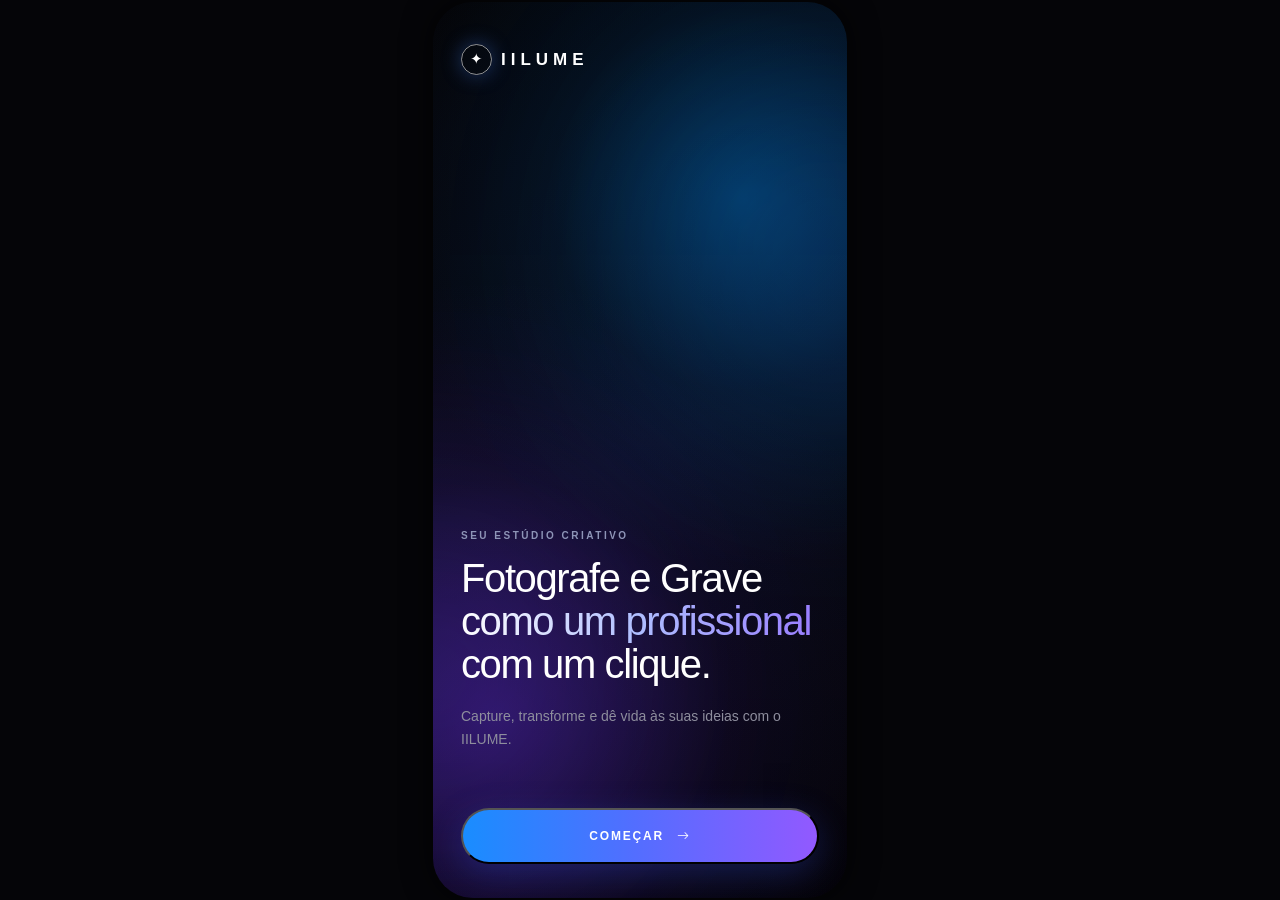
==== commit c44269ab: "Merge remote-tracking branch 'origin/main'" ====
--- a/index.html
+++ b/index.html
@@ -2,440 +2,520 @@
 <html lang="pt-BR">
 <head>
     <meta charset="UTF-8">
-    <meta name="viewport" content="width=device-width, initial-scale=1.0, maximum-scale=1.0, user-scalable=no">
+    <meta name="viewport" content="width=device-width, initial-scale=1.0, viewport-fit=cover">
     <title>IILUME</title>
 
-    <!-- Bootstrap 5 CSS - usado pela parte da câmera -->
     <link href="https://cdn.jsdelivr.net/npm/bootstrap@5.3.2/dist/css/bootstrap.min.css" rel="stylesheet">
-    <!-- Bootstrap Icons - usado pela parte da câmera  -->
     <link rel="stylesheet" href="https://cdn.jsdelivr.net/npm/bootstrap-icons@1.11.1/font/bootstrap-icons.css">
     <link rel="stylesheet" href="css/style.css">
 </head>
-<body class="bg-black text-white cam-unselectable d-flex align-items-center justify-content-center min-vh-100">
-
-
-<!-- Container Principal do Celular -->
-<main id="camera_screen" class="cam-container iilume-screen camera-screen active position-relative overflow-hidden d-flex flex-column justify-content-between">
-
-    <!-- Status Bar Mobile -->
-    <div class="cam-status-bar d-flex justify-content-between align-items-center px-4 pt-2">
-        <span class="fw-bold fs-6">9:41</span>
-        <div class="cam-dynamic-island rounded-pill bg-black"></div>
-        <div class="d-flex align-items-center gap-2 fs-6">
-            <i class="bi bi-reception-4"></i>
-            <i class="bi bi-wifi"></i>
-            <i class="bi bi-battery-full"></i>
+<body>
+
+<div id="app-shell" class="app-shell">
+
+<!-- Welcome -->
+    <section id="welcome-screen" class="screen iilume-screen welcome-screen active">
+
+        <div class="welcome-overlay"></div>
+
+        <div class="welcome-container">
+
+            <header class="welcome-header">
+                <div class="iilume-logo">
+                    <span class="logo-symbol">✦</span>
+                    <span class="logo-name">IILUME</span>
+                </div>
+            </header>
+
+            <div class="welcome-content">
+
+                <p class="welcome-label">
+                    SEU ESTÚDIO CRIATIVO
+                </p>
+
+                <h1>
+                    Fotografe e Grave
+                    <span>como um profissional</span>
+                    com um clique.
+                </h1>
+
+                <p class="welcome-description">
+                    Capture, transforme e dê vida às suas ideias
+                    com o IILUME.
+                </p>
+
+            </div>
+
+            <div class="welcome-footer">
+
+                <button
+                    id="start-button"
+                    class="start-button"
+                    type="button"
+                >
+                    COMEÇAR
+                    <i class="bi bi-arrow-right"></i>
+                </button>
+
+            </div>
+
         </div>
-    </div>
-
-    <!-- Top Bar: Controles Rápidos e Indicador de Câmera -->
-    <header class="cam-top-bar d-flex justify-content-between align-items-center px-4 py-2">
-        <button id="cam-btn-flash" class="btn text-white p-0 rounded-circle border-0 cam-icon-circle" title="Flash">
-            <i class="bi bi-zap" id="cam-icon-flash"></i>
-        </button>
-
-        <!-- Indicador Visual (Frontal / Traseira) -->
-        <div class="cam-indicator-badge d-flex align-items-center gap-1 rounded-pill px-2 py-1">
-            <i class="bi bi-camera-fill text-info fs-6" id="cam-icon-type"></i>
-            <span id="cam-text-type" class="fw-bold tracking-wide">TRASEIRA</span>
+
+    </section>
+
+
+    <!-- Meu Estúdio -->
+    <section
+        id="studio-screen"
+        class="screen iilume-screen studio-screen"
+    >
+
+        <div class="studio-container">
+
+            <header class="studio-header">
+
+                <div>
+                    <p class="studio-small-title">
+                        IILUME
+                    </p>
+
+                    <h1>Meu Estúdio</h1>
+                </div>
+
+                <button
+                    class="profile-button"
+                    type="button"
+                    aria-label="Perfil"
+                >
+                    <i class="bi bi-person"></i>
+                </button>
+
+            </header>
+
+
+            <section class="quick-actions">
+
+                <button
+                    id="camera-button"
+                    class="quick-action"
+                    type="button"
+                >
+                    <span class="quick-icon">
+                        <i class="bi bi-camera"></i>
+                    </span>
+
+                    <span>Câmera</span>
+                </button>
+
+
+                <button
+                    id="gallery-button"
+                    class="quick-action"
+                    type="button"
+                >
+                    <span class="quick-icon">
+                        <i class="bi bi-images"></i>
+                    </span>
+
+                    <span>Galeria</span>
+                </button>
+
+
+                <label
+                    class="quick-action"
+                    for="image-input"
+                >
+                    <span class="quick-icon">
+                        <i class="bi bi-upload"></i>
+                    </span>
+
+                    <span>Importar</span>
+                </label>
+
+                <input
+                    id="image-input"
+                    type="file"
+                    accept="image/*"
+                    hidden
+                >
+
+            </section>
+
+
+            <!-- Suas criações -->
+            <section class="studio-gallery">
+
+                <div class="gallery-header">
+
+                    <h2>Suas criações</h2>
+
+                    <button
+                        id="see-all-button"
+                        type="button"
+                    >
+                        Ver todas
+                    </button>
+
+                </div>
+
+
+                <div class="gallery-grid">
+
+                    <article class="gallery-card gallery-card-large">
+
+                        <div class="gallery-placeholder" id="studio-preview-1">
+
+                            <i class="bi bi-image"></i>
+
+                            <span>Sua criação</span>
+
+                        </div>
+
+                    </article>
+
+
+                    <article class="gallery-card">
+
+                        <div class="gallery-placeholder" id="studio-preview-2">
+                            <i class="bi bi-image"></i>
+                        </div>
+
+                    </article>
+
+
+                    <article class="gallery-card">
+
+                        <div class="gallery-placeholder" id="studio-preview-3">
+                            <i class="bi bi-image"></i>
+                        </div>
+
+                    </article>
+
+                </div>
+
+            </section>
+
+
+            <!-- Navegação -->
+            <nav class="bottom-navigation">
+
+                <button
+                    class="nav-button active"
+                    type="button"
+                >
+                    <i class="bi bi-house"></i>
+                    <span>Início</span>
+                </button>
+
+
+                <button
+                    id="studio-gallery-nav"
+                    class="nav-button"
+                    type="button"
+                >
+                    <i class="bi bi-images"></i>
+                    <span>Galeria</span>
+                </button>
+
+
+                <button
+                    id="main-camera-button"
+                    class="main-camera-button"
+                    type="button"
+                    aria-label="Abrir câmera"
+                >
+                    <i class="bi bi-camera-fill"></i>
+                </button>
+
+
+                <button
+                    id="studio-create-nav"
+                    class="nav-button"
+                    type="button"
+                >
+                    <i class="bi bi-stars"></i>
+                    <span>Editar</span>
+                </button>
+
+
+                <button
+                    class="nav-button"
+                    type="button"
+                >
+                    <i class="bi bi-person"></i>
+                    <span>Perfil</span>
+                </button>
+
+            </nav>
+
         </div>
 
-        <button id="cam-btn-grid" class="btn text-white p-0 rounded-circle border-0 cam-icon-circle" title="Grade">
-            <i class="bi bi-bullseye fs-5"></i>
-        </button>
-    </header>
-
-    <!-- Área Principal da Câmera (Viewfinder) -->
-    <section class="cam-viewfinder position-relative flex-grow-1 overflow-hidden">
-        <!-- Media Stream -->
-        <video id="cam-stream" autoplay playsinline muted class="cam-media cam-zoom-26mm"></video>
-
-        <!-- Ícone de Flash do Disparador -->
-        <div id="cam-shutter-icon-flash" class="cam-shutter-icon-flash d-none position-absolute top-50 start-50 translate-middle text-center">
-            <i class="bi bi-zap-fill text-warning display-1"></i>
+    </section>
+
+
+    <!-- =========================================================
+         TELA 3 — CÂMERA
+         ========================================================= -->
+    <main id="camera_screen" class="iilume-screen camera-screen">
+        <div class="cam-status-bar">
+            <span class="fw-bold fs-6">9:41</span>
+            <div class="cam-dynamic-island rounded-pill bg-black"></div>
+            <div class="cam-status-icons">
+                <i class="bi bi-reception-4"></i>
+                <i class="bi bi-wifi"></i>
+                <i class="bi bi-battery-full"></i>
+            </div>
         </div>
 
-        <!-- Grade de Terços -->
-        <div id="cam-grid" class="cam-grid d-none">
-            <div class="cam-grid-line cam-horizontal" style="top: 33.33%;"></div>
-            <div class="cam-grid-line cam-horizontal" style="top: 66.66%;"></div>
-            <div class="cam-grid-line cam-vertical" style="left: 33.33%;"></div>
-            <div class="cam-grid-line cam-vertical" style="left: 66.66%;"></div>
-        </div>
-
-        <!-- Overlays de Flash -->
-        <div id="cam-shutter-flash" class="cam-shutter-flash"></div>
-        <div id="cam-flash-overlay" class="cam-flash-overlay"></div>
-
-        <!-- Bolotinha de Zoom Minimizada -->
-        <button id="cam-zoom-trigger" class="cam-zoom-trigger position-absolute bottom-0 start-50 translate-middle-x mb-3 rounded-circle border-0 text-info fw-bold shadow">
-            <span id="cam-zoom-trigger-text">1x</span>
-        </button>
-
-        <!-- Dial de Zoom Expansível -->
-        <div class="cam-dial-container cam-dial-hidden position-absolute bottom-0 start-50 translate-middle-x" id="cam-dial">
-            <button id="cam-zoom-close" class="cam-zoom-close rounded-circle border-0 text-white">&times;</button>
-            <svg class="cam-dial-svg" viewBox="0 0 400 200">
-                <defs>
-                    <radialGradient id="camBlueGlow" cx="50%" cy="50%" r="50%">
-                        <stop offset="0%" stop-color="#00aaff" stop-opacity="0.8" />
-                        <stop offset="40%" stop-color="#0033aa" stop-opacity="0.5" />
-                        <stop offset="100%" stop-color="#050a1a" stop-opacity="0.9" />
-                    </radialGradient>
-                </defs>
-                <path d="M 20,200 A 180,180 0 0,1 380,200 Z" fill="url(#camBlueGlow)" />
-                <line x1="200" y1="15" x2="200" y2="35" stroke="#00f0ff" stroke-width="3.5" stroke-linecap="round" />
-                <g id="cam-dial-ticks" stroke="rgba(255,255,255,0.4)" stroke-width="1.5"></g>
-            </svg>
-
-            <!-- Lentes Interativas no Dial -->
-            <div class="cam-dial-content" id="cam-dial-content">
-                <div class="cam-lens-item cam-lens-13mm" data-lens="13mm" data-angle="-30">
-                    <span class="d-block fs-6">0,5</span>
-                    <span class="d-block small">13 MM</span>
-                </div>
-
-                <div class="cam-lens-item cam-lens-26mm active" data-lens="26mm" data-angle="0">
-                    <span class="d-block fs-6">1</span>
-                    <span class="d-block small">26 MM</span>
-                </div>
-
-                <div class="cam-lens-item cam-lens-77mm" data-lens="77mm" data-angle="30">
-                    <span class="d-block fs-6">3</span>
-                    <span class="d-block small">77 MM</span>
-                </div>
-            </div>
+        <header class="cam-top-bar">
+            <button id="cam-btn-studio" class="cam-icon-circle" type="button" title="Voltar para Meu Estúdio" aria-label="Voltar para Meu Estúdio">
+                <i class="bi bi-arrow-left"></i>
+            </button>
+
+            <div class="cam-indicator-badge">
+                <i class="bi bi-camera-fill" id="cam-icon-type"></i>
+                <span id="cam-text-type">TRASEIRA</span>
+            </div>
+
+            <button id="cam-btn-grid" class="cam-icon-circle" type="button" title="Grade" aria-label="Exibir grade">
+                <i class="bi bi-bullseye"></i>
+            </button>
+        </header>
+
+        <section class="cam-viewfinder">
+            <video id="cam-stream" autoplay playsinline muted class="cam-media cam-zoom-26mm"></video>
+            <div id="cam-fallback" class="cam-fallback" aria-hidden="true"></div>
+
+            <div id="cam-shutter-icon-flash" class="cam-shutter-icon-flash d-none">
+                <i class="bi bi-zap-fill text-warning display-1"></i>
+            </div>
+
+            <div id="cam-grid" class="cam-grid d-none">
+                <div class="cam-grid-line cam-horizontal" style="top:33.33%"></div>
+                <div class="cam-grid-line cam-horizontal" style="top:66.66%"></div>
+                <div class="cam-grid-line cam-vertical" style="left:33.33%"></div>
+                <div class="cam-grid-line cam-vertical" style="left:66.66%"></div>
+            </div>
+
+            <div id="cam-shutter-flash" class="cam-shutter-flash"></div>
+            <div id="cam-flash-overlay" class="cam-flash-overlay"></div>
+
+            <button id="cam-btn-flash" class="cam-floating-flash" type="button" title="Flash" aria-label="Ativar flash">
+                <span id="cam-icon-flash" class="cam-flash-symbol" aria-hidden="true">⚡</span>
+            </button>
+
+            <button id="cam-zoom-trigger" class="cam-zoom-trigger" type="button" aria-label="Abrir zoom">
+                <span id="cam-zoom-trigger-text">1x</span>
+            </button>
+
+            <div id="cam-dial" class="cam-dial-container cam-dial-hidden">
+                <button id="cam-zoom-close" class="cam-zoom-close" type="button" aria-label="Fechar zoom">&times;</button>
+                <svg class="cam-dial-svg" viewBox="0 0 400 200" aria-hidden="true">
+                    <defs>
+                        <radialGradient id="camBlueGlow" cx="50%" cy="50%" r="50%">
+                            <stop offset="0%" stop-color="#00aaff" stop-opacity="0.8" />
+                            <stop offset="40%" stop-color="#0033aa" stop-opacity="0.5" />
+                            <stop offset="100%" stop-color="#050a1a" stop-opacity="0.9" />
+                        </radialGradient>
+                    </defs>
+                    <path d="M20,200 A180,180 0 0,1 380,200 Z" fill="url(#camBlueGlow)" />
+                    <line x1="200" y1="15" x2="200" y2="35" stroke="#00f0ff" stroke-width="3.5" stroke-linecap="round" />
+                    <g id="cam-dial-ticks" stroke="rgba(255,255,255,0.4)" stroke-width="1.5"></g>
+                </svg>
+
+                <div id="cam-dial-content" class="cam-dial-content">
+                    <button class="cam-lens-item cam-lens-13mm" type="button" data-lens="13mm" data-angle="-30">
+                        <span>0,5</span><small>13 MM</small>
+                    </button>
+                    <button class="cam-lens-item cam-lens-26mm active" type="button" data-lens="26mm" data-angle="0">
+                        <span>1</span><small>26 MM</small>
+                    </button>
+                    <button class="cam-lens-item cam-lens-77mm" type="button" data-lens="77mm" data-angle="30">
+                        <span>3</span><small>77 MM</small>
+                    </button>
+                </div>
+            </div>
+        </section>
+
+        <footer class="cam-bottom-bar">
+            <div class="cam-bottom-controls">
+                <button id="cam-gallery-thumb" class="cam-thumb-placeholder" type="button" title="Abrir galeria" aria-label="Abrir galeria">
+                    <img id="cam-thumb-img" alt="Última foto" class="d-none">
+                </button>
+
+                <button id="cam-btn-shutter" class="cam-shutter-ring" type="button" aria-label="Tirar foto">
+                    <span class="cam-shutter-core"></span>
+                </button>
+
+                <button id="cam-btn-flip" class="cam-flip-btn" type="button" aria-label="Trocar câmera">
+                    <i class="bi bi-arrow-repeat"></i>
+                </button>
+            </div>
+            <div class="cam-home-indicator"></div>
+        </footer>
+    </main>
+
+    <!-- =========================================================
+         TELA 4 — GALERIA (LL)
+         ========================================================= -->
+    <section id="gallery_screen" class="iilume-screen gallery-screen">
+        <header class="phone-header">
+            <button id="gallery-back-button" class="header-button" type="button" aria-label="Voltar para câmera">
+                <svg viewBox="0 0 24 24" fill="none" stroke="currentColor" stroke-width="2">
+                    <path d="M15 18L9 12L15 6"></path>
+                </svg>
+            </button>
+
+            <h1>Galeria IILUME</h1>
+
+            <button id="edit_button" class="edit-button" type="button">Editar</button>
+        </header>
+
+        <section class="main-photo">
+            <div id="gallery-empty-state" class="gallery-empty-state d-none">
+                <i class="bi bi-images"></i>
+                <p>Nenhuma imagem na galeria</p>
+            </div>
+            <img id="main_image" src="assets/images/gallery/foto1.jpg" alt="Foto selecionada">
+        </section>
+
+        <section id="thumbnail_container" class="thumbnails" aria-label="Miniaturas da galeria"></section>
+
+        <nav class="bottom-actions" aria-label="Ações da foto">
+            <button id="share_button" class="action-button" type="button" aria-label="Compartilhar">
+                <svg viewBox="0 0 24 24" fill="none" stroke="currentColor" stroke-width="1.8">
+                    <path d="M12 16V4"></path>
+                    <path d="M7 9L12 4L17 9"></path>
+                    <path d="M5 14V19C5 20.1 5.9 21 7 21H17C18.1 21 19 20.1 19 19V14"></path>
+                </svg>
+            </button>
+
+            <button id="favorite_button" class="action-button" type="button" aria-label="Favoritar">
+                <svg id="heart_icon" viewBox="0 0 24 24" fill="none" stroke="currentColor" stroke-width="1.8">
+                    <path d="M20.8 8.8C20.8 13.5 12 19 12 19S3.2 13.5 3.2 8.8C3.2 6.1 5.2 4 7.8 4C9.4 4 10.8 4.8 12 6.1C13.2 4.8 14.6 4 16.2 4C18.8 4 20.8 6.1 20.8 8.8Z"></path>
+                </svg>
+            </button>
+
+            <button id="info_button" class="action-button" type="button" aria-label="Informações">
+                <svg viewBox="0 0 24 24" fill="none" stroke="currentColor" stroke-width="1.8">
+                    <circle cx="12" cy="12" r="9"></circle>
+                    <path d="M12 10V16"></path>
+                    <circle cx="12" cy="7" r="0.8" fill="currentColor"></circle>
+                </svg>
+            </button>
+
+            <button id="delete_button" class="action-button" type="button" aria-label="Excluir">
+                <svg viewBox="0 0 24 24" fill="none" stroke="currentColor" stroke-width="1.8">
+                    <path d="M4 7H20"></path>
+                    <path d="M9 7V4H15V7"></path>
+                    <path d="M7 7L8 20H16L17 7"></path>
+                </svg>
+            </button>
+        </nav>
+
+        <div class="home-indicator"></div>
+
+        <div id="photo_info" class="photo-info hidden" role="dialog" aria-live="polite">
+            <h2>Informações</h2>
+            <p id="photo_name">foto1.jpg</p>
+            <p>Imagem processada pelo IILUME</p>
         </div>
     </section>
 
-    <!-- Controles Inferiores -->
-    <footer class="cam-bottom-bar bg-black pt-2 pb-4 d-flex flex-column align-items-center">
-        <div class="d-flex align-items-center justify-content-between w-100 px-5 my-2">
-            <!-- Espaço reservado para a Galeria -->
-            <div class="cam-thumb-placeholder border border-secondary rounded-circle overflow-hidden" role="button" tabindex="0" title="Abrir galeria">
-                <img id="cam-thumb-img" class="w-100 h-100 object-fit-cover d-none" alt="Thumb">
-            </div>
-
-            <!-- Botão Disparador -->
-            <button id="cam-btn-shutter" class="cam-shutter-ring rounded-circle d-flex align-items-center justify-content-center border-0 p-0">
-                <div class="cam-shutter-core rounded-circle"></div>
-            </button>
-
-            <!-- Botão Inverter Câmera -->
-            <button id="cam-btn-flip" class="cam-flip-btn rounded-circle d-flex align-items-center justify-content-center border-0 text-white">
-                <i class="bi bi-arrow-repeat fs-5"></i>
-            </button>
+    <!-- =========================================================
+         TELA 5 — EDITOR (CH)
+         ========================================================= -->
+    <main id="editor_screen" class="iilume-screen editor-screen">
+        <header class="editor-header">
+            <button id="editor-back-button" class="editor-back-button" type="button" aria-label="Voltar para galeria">
+                <i class="bi bi-arrow-left"></i>
+                <span>Galeria</span>
+            </button>
+            <div class="editor-header-brand">IILUME</div>
+            <button id="editor-studio-button" class="editor-studio-button" type="button" aria-label="Voltar para Meu Estúdio" title="Meu Estúdio">
+                <i class="bi bi-house"></i>
+            </button>
+        </header>
+
+        <div class="editor-content">
+            <div class="titulo-editor">
+                <div>
+                    <h1>Editor de <span>Imagens</span></h1>
+                    <p>Ajuste, transforme e crie novas versões com o poder da IA.</p>
+                </div>
+                <div class="frase-editor">“Mais que edições.<br>Novas perspectivas.”</div>
+            </div>
+
+            <div class="editor-principal">
+                <section class="area-imagem">
+                    <div class="barra-imagem">
+                        <button type="button" onclick="diminuirZoom()" aria-label="Diminuir zoom">−</button>
+                        <span id="valor-zoom">100%</span>
+                        <button type="button" onclick="aumentarZoom()" aria-label="Aumentar zoom">+</button>
+                    </div>
+
+                    <div class="imagem-container" id="editor-image-container">
+                        <div class="placeholder-imagem">
+                            <span>🖼️</span>
+                            <p>Sua imagem aparecerá aqui</p>
+                            <button type="button" class="btn-carregar-imagem" onclick="carregarImagem()">Carregar imagem</button>
+                        </div>
+                    </div>
+                </section>
+
+                <section class="ferramentas">
+                    <h2>Editar imagem</h2>
+                    <div class="cards-ferramentas">
+                        <button class="card-ferramenta" type="button" onclick="cortar()">
+                            <div class="icone-ferramenta"><i class="bi bi-crop"></i></div>
+                            <div class="texto-ferramenta"><h3>Cortar</h3><p>Ajuste e enquadre<br>sua imagem</p></div>
+                            <span class="seta-ferramenta">→</span>
+                        </button>
+
+                        <button class="card-ferramenta" type="button" onclick="rotacionar()">
+                            <div class="icone-ferramenta"><i class="bi bi-arrow-repeat"></i></div>
+                            <div class="texto-ferramenta"><h3>Rotacionar</h3><p>Gire sua imagem<br>como preferir</p></div>
+                            <span class="seta-ferramenta">→</span>
+                        </button>
+
+                        <button class="card-ferramenta" type="button" onclick="ajustar()">
+                            <div class="icone-ferramenta"><i class="bi bi-sliders"></i></div>
+                            <div class="texto-ferramenta"><h3>Ajustes</h3><p>Brilho, contraste<br>saturação e mais</p></div>
+                            <span class="seta-ferramenta">→</span>
+                        </button>
+
+                        <button class="card-ferramenta" type="button" onclick="aplicarFiltro()">
+                            <div class="icone-ferramenta"><i class="bi bi-circle-half"></i></div>
+                            <div class="texto-ferramenta"><h3>Filtros</h3><p>Aplique estilos únicos<br>com um clique</p></div>
+                            <span class="seta-ferramenta">→</span>
+                        </button>
+
+                        <div class="card-ia">
+                            <div class="card-ia-conteudo">
+                                <span class="icone-ia">✦</span>
+                                <div><h3>Gerar versão com IA</h3><p>Deixe a IA criar novas versões da sua imagem</p></div>
+                            </div>
+                            <button class="botao-ia" type="button" onclick="salvarVersao()">✨ Gerar agora</button>
+                        </div>
+                    </div>
+                </section>
+            </div>
+
+            <section class="salvos">
+                <h2>Salvos pela IA</h2>
+                <p class="descricao">Escolha uma das versões processadas pela IA.</p>
+                <div class="versoes">
+                    <div class="versao"><div class="miniatura">Imagem 1</div><button type="button" onclick="selecionarVersao(this)">Selecionar</button></div>
+                    <div class="versao"><div class="miniatura">Imagem 2</div><button type="button" onclick="selecionarVersao(this)">Selecionar</button></div>
+                    <div class="versao"><div class="miniatura">Imagem 3</div><button type="button" onclick="selecionarVersao(this)">Selecionar</button></div>
+                </div>
+            </section>
+
+            <button class="btn-salvar-versao" type="button" onclick="salvarVersaoSelecionada()">💾 Salvar versão selecionada</button>
         </div>
-
-        <div class="cam-home-indicator rounded-pill bg-white mt-2 opacity-50"></div>
-    </footer>
-
-</main>
-
-<section id="gallery_screen" class="iilume-screen gallery-screen">
-    <header class="phone-header">
-        <!-- Botão voltar -->
-        <button
-                id="back_button"
-                class="header-button"
-                aria-label="Voltar">
-            <svg
-                    viewBox="0 0 24 24"
-                    fill="none"
-                    stroke="currentColor"
-                    stroke-width="2">
-                <path
-                        d="M15 18L9 12L15 6">
-                </path>
-            </svg>
-        </button>
-
-        <!-- Título -->
-        <h1>
-            Galeria IILUME
-        </h1>
-
-        <!-- Editar -->
-        <button
-                id="edit_button"
-                class="edit-button">
-            Editar
-        </button>
-    </header>
-
-    <!-- FOTO PRINCIPAL -->
-    <section class="main-photo">
-        <img
-                id="main_image"
-                src="assets/images/gallery/foto1.jpg"
-                alt="Foto selecionada">
-    </section>
-
-    <!-- MINIATURAS-->
-    <section
-            id="thumbnail_container"
-            class="thumbnails">
-    </section>
-
-    <nav class="bottom-actions">
-        <!-- COMPARTILHAR -->
-        <button
-                id="share_button"
-                class="action-button"
-                aria-label="Compartilhar">
-
-            <svg
-                    viewBox="0 0 24 24"
-                    fill="none"
-                    stroke="currentColor"
-                    stroke-width="1.8">
-                <path
-                        d="M12 16V4">
-                </path>
-                <path
-                        d="M7 9L12 4L17 9">
-                </path>
-                <path
-                        d="M5 14V19C5 20.1 5.9 21 7 21H17C18.1 21 19 20.1 19 19V14">
-                </path>
-            </svg>
-        </button>
-
-        <!-- FAVORITO -->
-        <button
-                id="favorite_button"
-                class="action-button"
-                aria-label="Favoritar">
-            <svg
-                    id="heart_icon"
-                    viewBox="0 0 24 24"
-                    fill="none"
-                    stroke="currentColor"
-                    stroke-width="1.8">
-                <path
-                        d="M20.8 8.8C20.8 13.5 12 19 12 19S3.2 13.5 3.2 8.8C3.2 6.1 5.2 4 7.8 4C9.4 4 10.8 4.8 12 6.1C13.2 4.8 14.6 4 16.2 4C18.8 4 20.8 6.1 20.8 8.8Z">
-                </path>
-            </svg>
-        </button>
-
-        <!-- INFORMAÇÕES -->
-        <button
-                id="info_button"
-                class="action-button"
-                aria-label="Informações">
-            <svg
-                    viewBox="0 0 24 24"
-                    fill="none"
-                    stroke="currentColor"
-                    stroke-width="1.8">
-                <circle
-                        cx="12"
-                        cy="12"
-                        r="9">
-                </circle>
-                <path
-                        d="M12 10V16">
-                </path>
-                <circle
-                        cx="12"
-                        cy="7"
-                        r="0.8"
-                        fill="currentColor">
-                </circle>
-            </svg>
-        </button>
-
-
-        <!-- EXCLUIR -->
-        <button
-                id="delete_button"
-                class="action-button"
-                aria-label="Excluir">
-            <svg
-                    viewBox="0 0 24 24"
-                    fill="none"
-                    stroke="currentColor"
-                    stroke-width="1.8">
-                <path
-                        d="M4 7H20">
-                </path>
-                <path
-                        d="M9 7V4H15V7">
-                </path>
-                <path
-                        d="M7 7L8 20H16L17 7">
-                </path>
-            </svg>
-        </button>
-    </nav>
-
-    <!-- BARRA INFERIOR DO CELULAR-->
-    <div class="home-indicator"></div>
-
-    <!-- INFORMAÇÕES DA FOTO-->
-    <div
-            id="photo_info"
-            class="photo-info hidden">
-        <h2>
-            Informações
-        </h2>
-        <p id="photo_name">
-            foto1.jpg
-        </p>
-        <p>
-            Imagem processada pelo IILUME
-        </p>
-    </div>
-
-</section>
-
-
-    <main id="editor_screen" class="container editor illume-screen editor-screen">
-<div class="titulo-editor">
-    <div>
-        <h1>Editor de <span>Imagens</span></h1>
-        <p>Ajuste, transforme e crie novas versões com o poder da IA.</p>
-    </div>
-
-    <div class="frase-editor">
-        “Mais que edições.<br>
-        Novas perspectivas.”
-    </div>
+    </main>
 </div>
-       <div class="editor-principal">
-        <section class="area-imagem">
-
-      
-    <div class="barra-imagem">
-    <button type="button" onclick="aumentarZoom()">+</button>
-    <span id="valor-zoom">100%</span>
-    <button type="button" onclick="diminuirZoom()">−</button>
-</div>
-
-    <div class="imagem-container">   
-                <div class="placeholder-imagem">
-                    <span>🖼️</span>
-                    <p>Sua imagem aparecerá aqui</p>
-                </div>
-            </div>
-
-        </section>
-
-
-        <section class="ferramentas">
-
-            <h2>Editar imagem</h2>
-
-          <div class="cards-ferramentas">
-
-    <button class="card-ferramenta" onclick="cortar()">
-        <div class="icone-ferramenta">
-            <i class="bi bi-crop"></i>
-        </div>
-        <div class="texto-ferramenta">
-            <h3>Cortar</h3>
-            <p>Ajuste e enquadre<br>sua imagem</p>
-        </div>
-        <span class="seta-ferramenta">→</span>
-    </button>
-
-    <button class="card-ferramenta" onclick="rotacionar()">
-        <div class="icone-ferramenta">
-            <i class="bi bi-arrow-repeat"></i>
-        </div>
-        <div class="texto-ferramenta">
-            <h3>Rotacionar</h3>
-            <p>Gire sua imagem<br>como preferir</p>
-        </div>
-        <span class="seta-ferramenta">→</span>
-    </button>
-
-    <button class="card-ferramenta" onclick="ajustar()">
-        <div class="icone-ferramenta">
-            <i class="bi bi-sliders"></i>
-        </div>
-        <div class="texto-ferramenta">
-            <h3>Ajustes</h3>
-            <p>Brilho, contraste<br>saturação e mais</p>
-        </div>
-        <span class="seta-ferramenta">→</span>
-    </button>
-
-    <button class="card-ferramenta" onclick="aplicarFiltro()">
-        <div class="icone-ferramenta">
-            <i class="bi bi-circle-half"></i>
-        </div>
-        <div class="texto-ferramenta">
-            <h3>Filtros</h3>
-            <p>Aplique estilos únicos<br>com um clique</p>
-        </div>
-        <span class="seta-ferramenta">→</span>
-    </button>
-
-
-<div class="card-ia">
-    <div class="card-ia-conteudo">
-        <span class="icone-ia">✦</span>
-
-        <div>
-            <h3>Gerar versão com IA</h3>
-            <p>Deixe a IA criar novas versões da sua imagem</p>
-        </div>
-    </div>
-
-    <button class="botao-ia" onclick="salvarVersao()">
-        ✨ Gerar agora
-    </button>
-</div>  
-          
-
-        </section>
-</div>
-
-        <section class="salvos">
-
-            <h2>Salvos pela IA</h2>
-
-            <p class="descricao">
-                Escolha uma das versões processadas pela IA.
-            </p>
-
-            <div class="versoes">
-
-                <div class="versao">
-                    <div class="miniatura">Imagem 1</div>
-                    <button onclick="selecionarVersao(this)">
-                        Selecionar
-                    </button>
-                </div>
-
-                <div class="versao">
-                    <div class="miniatura">Imagem 2</div>
-                   <button onclick="selecionarVersao(this)">
-                        Selecionar
-                    </button>
-                </div>
-
-                <div class="versao">
-                    <div class="miniatura">Imagem 3</div>
-                    <button onclick="selecionarVersao(this)">
-    Selecionar
-</button>
-                    
-                    
-                </div>
-
-            </div>
-
-        </section>
-<button class="btn-salvar-versao" onclick="salvarVersaoSelecionada()">
-    💾 Salvar versão selecionada
-</button>
-    </main>
-
-
-<!-- Bootstrap JS -->
-<script src="https://cdn.jsdelivr.net/npm/bootstrap@5.3.2/dist/js/bootstrap.bundle.min.js"></script>
+
 <script src="js/script.js"></script>
 </body>
 </html>
--- a/css/style.css
+++ b/css/style.css
@@ -1,959 +1,890 @@
-
-/* INTEGRAÇÃO ENTRE OS COMPONENTES */
-.iilume-screen {
-    display: none !important;
-}
-
-.iilume-screen.camera-screen.active {
-    display: flex !important;
-}
-
-.iilume-screen.gallery-screen.active {
-    display: block !important;
-}
-
-.hidden {
-    display: none !important;
-}
-
-#cam-thumb-placeholder {
-    cursor: pointer;
-}
-
-
-/* ===== CÂMERA ===== */
+/* =========================================================
+   IILUME — estrutura de telas
+   ========================================================= */
 :root {
     --cam-bg: #050508;
     --cam-cyan: #00f0ff;
     --cam-blue: #0088ff;
-}
-
-/* Isolamento e Estrutura Geral */
-.cam-unselectable {
-    user-select: none;
-    -webkit-user-select: none;
-}
-
-.cam-container {
-    width: 100vw;
-    max-width: 414px;
-    height: 100vh;
-    max-height: 896px;
-    background-color: var(--cam-bg);
-    border-radius: 40px;
-    box-shadow: 0 0 30px rgba(0, 0, 0, 0.8);
-}
-
-.cam-status-bar { height: 44px; z-index: 20; }
-.cam-dynamic-island { width: 110px; height: 28px; }
-.cam-top-bar { z-index: 20; }
-
+    --gallery-bg: #050821;
+    --gallery-secondary: #030617;
+    --editor-bg: #050509;
+    --editor-panel: #0d0d16;
+    --editor-cyan: #00d9ff;
+    --editor-purple: #7c3aed;
+    --text-secondary: #a1a1aa;
+}
+
+* { box-sizing: border-box; }
+html, body { width:100%; min-height:100%; margin:0; }
+body {
+    min-height:100vh;
+    display:flex;
+    justify-content:center;
+    align-items:center;
+    overflow:hidden;
+    background:#050508;
+    color:#fff;
+    font-family:Arial, sans-serif;
+}
+button, input { font:inherit; }
+button { -webkit-tap-highlight-color: transparent; }
+
+.app-shell {
+    position:relative;
+    width:min(100vw, 414px);
+    height:min(100vh, 896px);
+    overflow:hidden;
+    border-radius:40px;
+    background:#050508;
+    box-shadow:0 0 30px rgba(0,0,0,.8);
+}
+
+.iilume-screen {
+    position:absolute;
+    inset:0;
+    display:none !important;
+    width:100%;
+    height:100%;
+    overflow:hidden;
+}
+.iilume-screen.active { display:flex !important; }
+.hidden { display:none !important; }
+
+@media (max-width:500px) {
+    body { align-items:stretch; }
+    .app-shell {
+        width:100vw;
+        height:100dvh;
+        max-height:none;
+        border-radius:0;
+        box-shadow:none;
+    }
+}
+
+/* =========================================================
+   CÂMERA — mantém a identidade do arquivo original
+   ========================================================= */
+.camera-screen {
+    flex-direction:column;
+    justify-content:space-between;
+    background:var(--cam-bg);
+    user-select:none;
+}
+.cam-status-bar {
+    flex:0 0 44px;
+    height:44px;
+    padding:7px 24px 0;
+    display:flex;
+    justify-content:space-between;
+    align-items:center;
+    position:relative;
+    z-index:20;
+}
+.cam-dynamic-island { width:110px; height:28px; }
+.cam-status-icons { display:flex; align-items:center; gap:8px; font-size:16px; }
+.cam-top-bar {
+    flex:0 0 auto;
+    z-index:20;
+    display:flex;
+    justify-content:space-between;
+    align-items:center;
+    padding:8px 20px 9px;
+}
 .cam-icon-circle {
-    width: 34px;
-    height: 34px;
-    background: rgba(255, 255, 255, 0.12);
-    display: flex;
-    align-items: center;
+    width:34px; height:34px; padding:0;
+    border:0; border-radius:50%;
+    background:rgba(255,255,255,.12);
+    color:#fff; display:flex; align-items:center; justify-content:center;
+}
+
+.cam-floating-flash {
+    position:absolute;
+    right:16px;
+    bottom:18px;
+    z-index:16;
+    width:42px;
+    height:42px;
+    padding:0;
+    border:1px solid rgba(0,240,255,.32);
+    border-radius:50%;
+    background:rgba(10,12,18,.74);
+    color:#fff;
+    display:flex;
+    align-items:center;
+    justify-content:center;
+    box-shadow:0 0 12px rgba(0,240,255,.14);
+    backdrop-filter:blur(8px);
+    -webkit-backdrop-filter:blur(8px);
+}
+.cam-floating-flash:active { transform:scale(.94); }
+.cam-flash-symbol {
+    display:block;
+    font-size:21px;
+    line-height:1;
+    font-weight:900;
+    color:transparent;
+    -webkit-text-stroke:1.4px rgba(255,255,255,.95);
+    text-shadow:0 0 0 rgba(0,0,0,0);
+    transition:transform .2s ease, color .2s ease, -webkit-text-stroke .2s ease, filter .2s ease;
+}
+
+.cam-floating-flash.flash-active {
+    border-color:rgba(255,210,80,.65);
+    background:rgba(255,196,45,.14);
+    box-shadow:0 0 16px rgba(255,210,80,.32);
+    color:#ffd34d;
+}
+.cam-floating-flash.flash-active .cam-flash-symbol {
+    transform:scale(1.08);
+    color:#ffd34d;
+    -webkit-text-stroke:0;
+    filter:drop-shadow(0 0 6px rgba(255,211,77,.75));
+}
+
+.cam-indicator-badge {
+    display:flex; align-items:center; gap:5px;
+    padding:5px 9px; border-radius:999px;
+    background:rgba(255,255,255,.10);
+    border:1px solid rgba(0,240,255,.3);
+    font-size:10px; letter-spacing:1px; font-weight:700;
+    color:var(--cam-cyan);
+    box-shadow:0 0 8px rgba(0,240,255,.2);
+}
+.cam-viewfinder {
+    position:relative;
+    min-height:0;
+    flex:1 1 auto;
+    overflow:hidden;
+    background:#0d0e12;
+}
+.cam-media {
+    width:100%; height:100%; display:block;
+    object-fit:cover;
+    transition:transform .35s cubic-bezier(.25,1,.5,1), filter .3s ease;
+    background:#0d0e12;
+}
+.cam-fallback {
+    position:absolute; inset:0; z-index:0;
+    background-color:#0d0e12;
+    background-repeat:no-repeat;
+    background-position:center;
+    background-size:cover;
+    transition:transform .35s cubic-bezier(.25,1,.5,1), filter .3s ease;
+    transform-origin:center center;
+    overflow:hidden;
+}
+.cam-media[src], .cam-media { position:relative; z-index:1; }
+.cam-zoom-13mm { transform:scale(1); }
+.cam-zoom-26mm { transform:scale(1.4); }
+.cam-zoom-77mm { transform:scale(2.2); }
+.cam-flip-anim { animation:camFlip .5s ease-in-out; }
+@keyframes camFlip { 0%{transform:scale(1) rotateY(0deg);filter:blur(0)} 50%{transform:scale(.8) rotateY(90deg);filter:blur(8px)} 100%{transform:scale(1) rotateY(0deg);filter:blur(0)} }
+.cam-spin-icon { animation:camSpin .5s linear; }
+@keyframes camSpin { from{transform:rotate(0)} to{transform:rotate(180deg)} }
+.cam-shutter-icon-flash { position:absolute; top:50%; left:50%; transform:translate(-50%,-50%); z-index:35; animation:popFlash .35s ease-out; }
+@keyframes popFlash { 0%{transform:translate(-50%,-50%) scale(.5);opacity:0} 50%{transform:translate(-50%,-50%) scale(1.3);opacity:1} 100%{transform:translate(-50%,-50%) scale(1);opacity:0} }
+.cam-grid { position:absolute; inset:0; z-index:10; pointer-events:none; }
+.cam-grid-line { position:absolute; background:rgba(255,255,255,.2); }
+.cam-grid-line.cam-horizontal { width:100%; height:1px; }
+.cam-grid-line.cam-vertical { height:100%; width:1px; }
+.cam-shutter-flash { position:absolute; inset:0; z-index:30; background:#fff; opacity:0; pointer-events:none; }
+.cam-shutter-flash.active { animation:camFlashAnim .2s ease-out; }
+@keyframes camFlashAnim { from{opacity:.95} to{opacity:0} }
+.cam-flash-overlay { position:absolute; inset:0; z-index:5; background:rgba(255,230,150,.25); opacity:0; pointer-events:none; transition:opacity .2s; }
+.cam-flash-overlay.active { opacity:1; }
+.cam-zoom-trigger {
+    position:absolute; z-index:12; left:50%; bottom:12px; transform:translateX(-50%);
+    width:44px; height:44px; border-radius:50%; border:1.5px solid var(--cam-cyan);
+    background:rgba(0,0,0,.6); color:var(--cam-cyan); backdrop-filter:blur(8px);
+    font-weight:700; cursor:pointer;
+}
+.cam-dial-container {
+    position:absolute; z-index:15; left:50%; bottom:0; transform:translateX(-50%);
+    width:min(340px, 86vw); height:170px; cursor:grab; touch-action:none;
+    transition:opacity .3s ease, transform .3s cubic-bezier(.175,.885,.32,1.275);
+}
+.cam-dial-container.cam-dial-hidden { opacity:0; pointer-events:none; transform:translate(-50%,40px) scale(.8); }
+.cam-dial-svg { width:100%; height:100%; overflow:visible; }
+.cam-zoom-close { position:absolute; top:10px; right:15px; width:28px; height:28px; border:0; border-radius:50%; background:rgba(255,255,255,.2); color:#fff; z-index:25; }
+.cam-dial-content { position:absolute; inset:0; pointer-events:none; transform-origin:200px 200px; transition:transform .1s linear; }
+.cam-lens-item {
+    position:absolute; border:0; background:transparent; color:rgba(255,255,255,.6); cursor:pointer;
+    text-align:center; pointer-events:auto; font-weight:600; transition:color .25s,transform .25s,text-shadow .25s;
+}
+.cam-lens-item span, .cam-lens-item small { display:block; }
+.cam-lens-item small { font-size:10px; }
+.cam-lens-13mm { left:55px; top:92px; }
+.cam-lens-26mm { left:145px; top:52px; }
+.cam-lens-77mm { right:55px; top:92px; }
+.cam-lens-item.active { color:var(--cam-cyan); text-shadow:0 0 10px rgba(0,240,255,.9); transform:scale(1.2); }
+.cam-bottom-bar { flex:0 0 auto; background:#000; padding:8px 0 14px; }
+.cam-bottom-controls { width:100%; padding:0 34px; display:flex; align-items:center; justify-content:space-between; }
+.cam-thumb-placeholder, .cam-flip-btn {
+    width:44px; height:44px; border-radius:50%; display:flex; align-items:center; justify-content:center;
+    border:1px solid rgba(0,240,255,.3); background:linear-gradient(135deg,#32385a,#1f233b); color:#fff;
+}
+.cam-thumb-placeholder { background:#111; overflow:hidden; }
+.cam-thumb-placeholder img { width:100%; height:100%; display:block; object-fit:cover; }
+.cam-shutter-ring { width:76px; height:76px; border-radius:50%; border:3px solid var(--cam-cyan); background:transparent; display:flex; align-items:center; justify-content:center; box-shadow:0 0 12px rgba(0,240,255,.5); }
+.cam-shutter-core { width:58px; height:58px; border-radius:50%; background:linear-gradient(135deg,#2b3052,#181a2e); transition:transform .1s,background .1s; }
+.cam-shutter-ring:active .cam-shutter-core { transform:scale(.88); background:var(--cam-cyan); }
+.cam-home-indicator { width:134px; height:4px; margin:9px auto 0; border-radius:99px; background:#fff; opacity:.5; }
+
+/* =========================================================
+   GALERIA — mantém a linguagem do arquivo original
+   ========================================================= */
+.gallery-screen {
+    display:none;
+    flex-direction:column;
+    background:var(--gallery-bg);
+    position:relative;
+}
+.phone-header {
+    flex:0 0 92px;
+    height:92px;
+    display:grid;
+    grid-template-columns:45px 1fr 45px;
+    align-items:center;
+    padding:25px 18px 10px;
+    background:var(--gallery-bg);
+    color:#fff;
+}
+.header-button {
+    width:35px; height:35px; display:flex; align-items:center; justify-content:center;
+    border:0; background:transparent; color:#a98cff; cursor:pointer;
+}
+.header-button svg { width:25px; height:25px; }
+.phone-header h1 { margin:0; text-align:center; font-size:18px; font-weight:600; white-space:nowrap; }
+.edit-button { border:0; background:transparent; color:#a98cff; font-size:13px; cursor:pointer; text-align:right; }
+.main-photo { position:relative; flex:1 1 auto; min-height:0; width:100%; overflow:hidden; background:#111; }
+.main-photo img { width:100%; height:100%; display:block; object-fit:cover; }
+.gallery-empty-state { position:absolute; inset:0; z-index:2; display:flex; flex-direction:column; align-items:center; justify-content:center; gap:8px; color:#777; background:#111; text-align:center; }
+.gallery-empty-state i { font-size:46px; color:#6251a9; }
+.gallery-empty-state p { margin:0; font-size:13px; }
+.thumbnails { flex:0 0 75px; width:100%; height:75px; display:flex; align-items:center; gap:5px; padding:6px 8px; overflow-x:auto; background:var(--gallery-secondary); }
+.thumbnails::-webkit-scrollbar { height:0; }
+.thumbnail { width:46px; height:62px; flex-shrink:0; object-fit:cover; border-radius:4px; border:2px solid transparent; opacity:.65; cursor:pointer; transition:.2s; background:#101426; }
+.thumbnail.active { opacity:1; border-color:#a879ff; box-shadow:0 0 7px rgba(0,220,255,.7); }
+.bottom-actions { flex:0 0 72px; height:72px; display:flex; align-items:center; justify-content:space-around; background:var(--gallery-secondary); border-top:1px solid #111630; }
+.action-button { width:45px; height:45px; display:flex; align-items:center; justify-content:center; border:0; background:transparent; color:#aaaaff; cursor:pointer; transition:.2s; }
+.action-button svg { width:27px; height:27px; }
+.action-button:hover { color:#00e5ff; transform:scale(1.1); }
+.action-button.favorite-active { color:#00e5ff; }
+.photo-info { position:absolute; left:15px; right:15px; bottom:78px; padding:18px; border-radius:18px; background:rgba(10,12,35,.97); border:1px solid #333867; color:#fff; z-index:10; box-shadow:0 10px 30px rgba(0,0,0,.5); }
+.photo-info h2 { margin:0 0 10px; font-size:17px; }
+.photo-info p { margin:5px 0 0; font-size:12px; color:#aaa; }
+.home-indicator { position:absolute; bottom:8px; left:50%; transform:translateX(-50%); width:100px; height:4px; background:#fff; border-radius:20px; }
+
+/* =========================================================
+   EDITOR — conteúdo do CH, isolado como uma tela própria
+   ========================================================= */
+.editor-screen { flex-direction:column; background:var(--editor-bg); color:#fff; overflow:hidden; }
+.editor-header {
+    flex:0 0 56px; height:56px; display:grid; grid-template-columns:1fr auto 1fr; align-items:center;
+    padding:8px 14px; border-bottom:1px solid #20203a; background:rgba(5,5,9,.96); position:sticky; top:0; z-index:40;
+}
+.editor-back-button { border:0; background:transparent; color:#a98cff; display:inline-flex; align-items:center; gap:6px; font-size:13px; padding:8px 0; justify-self:start; }
+.editor-header-brand { font-weight:800; letter-spacing:3px; font-size:12px; color:#fff; }
+.editor-studio-button {
+    width:34px;
+    height:34px;
+    display:flex;
+    align-items:center;
+    justify-content:center;
+    justify-self:end;
+    border:1px solid rgba(255,255,255,.12);
+    border-radius:50%;
+    background:rgba(255,255,255,.05);
+    color:#a98cff;
+    font-size:15px;
+    cursor:pointer;
+    transition:transform .2s ease, border-color .2s ease, background .2s ease;
+}
+.editor-studio-button:hover {
+    transform:translateY(-1px);
+    border-color:rgba(169,140,255,.55);
+    background:rgba(169,140,255,.10);
+}
+.editor-studio-button:active { transform:scale(.95); }
+.editor-content { flex:1 1 auto; min-height:0; overflow:auto; padding:22px 18px 28px; }
+.titulo-editor { display:flex; align-items:flex-start; justify-content:space-between; gap:16px; margin-bottom:18px; }
+.titulo-editor h1 { margin:0; font-size:26px; line-height:1.05; font-weight:800; }
+.titulo-editor h1 span { background:linear-gradient(90deg,var(--editor-cyan),var(--editor-purple)); -webkit-background-clip:text; background-clip:text; color:transparent; }
+.titulo-editor p { margin:8px 0 0; max-width:520px; color:var(--text-secondary); font-size:12px; line-height:1.5; }
+.frase-editor { font-size:11px; line-height:1.4; color:#77778c; text-align:right; white-space:nowrap; }
+.editor-principal { display:flex; flex-direction:column; gap:18px; }
+.area-imagem, .ferramentas, .salvos { background:var(--editor-panel); border:1px solid #27272a; border-radius:18px; }
+.area-imagem { position:relative; overflow:hidden; }
+.barra-imagem { height:46px; display:flex; align-items:center; justify-content:center; gap:20px; border-bottom:1px solid #232337; }
+.barra-imagem button { width:32px; height:32px; border-radius:8px; border:1px solid #3b3657; background:#17103d; color:#fff; cursor:pointer; font-size:20px; }
+.barra-imagem span { min-width:55px; text-align:center; color:#d7d7df; font-size:12px; }
+.imagem-container { position:relative; min-height:300px; display:flex; align-items:center; justify-content:center; padding:20px; background:radial-gradient(circle at center,rgba(124,58,237,.12),transparent 55%),#090a12; overflow:hidden; }
+.placeholder-imagem { display:flex; flex-direction:column; align-items:center; justify-content:center; gap:8px; min-height:260px; color:#727282; text-align:center; }
+.placeholder-imagem span { font-size:42px; }
+.placeholder-imagem p { margin:0; font-size:12px; }
+.btn-carregar-imagem { margin-top:5px; padding:8px 14px; border:1px solid #5b3db2; border-radius:9px; background:#17103d; color:#fff; font-size:12px; cursor:pointer; }
+#imagem-editavel { max-width:100%; max-height:300px; object-fit:contain; display:block; transform-origin:center; user-select:none; }
+.ferramentas { padding:18px; }
+.ferramentas h2, .salvos h2 { margin:0; font-size:18px; }
+.cards-ferramentas { display:grid; grid-template-columns:1fr 1fr; gap:10px; margin-top:14px; }
+.card-ferramenta { min-height:96px; position:relative; display:grid; grid-template-columns:32px 1fr 18px; align-items:center; gap:10px; text-align:left; padding:12px; border:1px solid #27272a; border-radius:13px; background:#0a0a12; color:#fff; cursor:pointer; }
+.card-ferramenta:hover { border-color:#5b3db2; }
+.icone-ferramenta { width:30px; height:30px; border-radius:9px; display:flex; align-items:center; justify-content:center; background:#17103d; color:#c4a7ff; }
+.texto-ferramenta h3 { margin:0 0 4px; font-size:12px; }
+.texto-ferramenta p { margin:0; font-size:10px; line-height:1.4; color:#888895; }
+.seta-ferramenta { color:#81818d; }
+.card-ia { grid-column:1/-1; padding:14px; border-radius:14px; border:1px solid #5b3db2; background:linear-gradient(135deg,rgba(124,58,237,.20),rgba(0,217,255,.08)); }
+.card-ia-conteudo { display:flex; gap:10px; align-items:flex-start; }
+.icone-ia { font-size:22px; color:#e6d7ff; }
+.card-ia h3 { margin:0 0 3px; font-size:13px; }
+.card-ia p { margin:0; font-size:10px; color:#b1b1c2; }
+.botao-ia { width:100%; margin-top:12px; padding:10px 12px; border:0; border-radius:10px; background:linear-gradient(90deg,#7b2cff,#c13cff); color:#fff; font-weight:700; font-size:12px; cursor:pointer; }
+.salvos { margin-top:18px; padding:18px; }
+.descricao { margin:6px 0 0; color:#8e8e9d; font-size:11px; }
+.versoes { display:grid; grid-template-columns:repeat(3,1fr); gap:9px; margin-top:14px; }
+.versao { border:1px solid #27272a; border-radius:12px; padding:8px; background:#0a0a12; }
+.miniatura { aspect-ratio:1/1; border-radius:8px; background:#141424; color:#7b7b8a; display:flex; align-items:center; justify-content:center; text-align:center; font-size:10px; overflow:hidden; }
+.miniatura img { width:100%; height:100%; object-fit:cover; display:block; }
+.versao button { width:100%; margin-top:8px; padding:7px; border:1px solid #46396a; border-radius:8px; background:#17103d; color:#fff; font-size:10px; cursor:pointer; }
+.versao.selecionada { border-color:#c13cff; box-shadow:0 0 14px rgba(124,58,237,.2); }
+.btn-salvar-versao { width:100%; margin-top:14px; padding:11px 14px; border:1px solid #4f3b86; border-radius:11px; background:#0f0d19; color:#fff; font-size:12px; font-weight:700; cursor:pointer; }
+
+.editor-modal {
+    position:fixed; inset:0; z-index:1000; display:flex; align-items:center; justify-content:center; padding:16px; background:rgba(0,0,0,.58);
+}
+.editor-modal-card { width:min(100%,380px); max-height:90dvh; overflow:auto; padding:20px; border-radius:16px; background:#11072b; border:1px solid #a855f7; box-shadow:0 0 25px rgba(168,85,247,.45); color:#fff; }
+.editor-modal-card h2 { margin:0 0 18px; font-size:18px; }
+.modal-grid { display:grid; grid-template-columns:1fr 1fr; gap:10px; }
+.modal-btn { padding:11px; border:1px solid #a855f7; border-radius:10px; background:#17103d; color:#fff; cursor:pointer; }
+.modal-primary { width:100%; margin-top:14px; padding:11px; border:0; border-radius:10px; background:linear-gradient(90deg,#7b2cff,#c13cff); color:#fff; font-weight:700; cursor:pointer; }
+
+@media (max-width:500px) {
+    .phone-header { flex-basis:88px; height:88px; padding-top:max(18px, env(safe-area-inset-top)); }
+    .main-photo { min-height:0; }
+    .thumbnails { flex-basis:72px; height:72px; }
+    .bottom-actions { flex-basis:66px; height:66px; }
+    .cam-status-bar { padding-top:max(7px, env(safe-area-inset-top)); }
+    .editor-header { padding-top:max(8px, env(safe-area-inset-top)); }
+    .editor-content { padding:18px 14px 24px; }
+    .titulo-editor { flex-direction:column; }
+    .frase-editor { display:none; }
+    .cards-ferramentas { grid-template-columns:1fr; }
+    .card-ia { grid-column:auto; }
+    .versoes { grid-template-columns:repeat(3,minmax(0,1fr)); }
+    .area-imagem .imagem-container { min-height:250px; }
+}
+
+@media (max-width:360px) {
+    .phone-header { grid-template-columns:40px 1fr 40px; padding-left:10px; padding-right:10px; }
+    .phone-header h1 { font-size:16px; }
+    .cam-bottom-controls { padding:0 22px; }
+    .cam-shutter-ring { width:68px; height:68px; }
+    .cam-shutter-core { width:52px; height:52px; }
+    .editor-content { padding-left:10px; padding-right:10px; }
+    .titulo-editor h1 { font-size:23px; }
+}
+
+
+/* Welcome */
+
+#welcome-screen {
+    position: relative;
+    overflow: hidden;
+    display: flex;
     justify-content: center;
-}
-
-.cam-indicator-badge {
-    background: rgba(255, 255, 255, 0.1);
-    border: 1px solid rgba(0, 240, 255, 0.3);
-    font-size: 0.65rem;
-    letter-spacing: 1px;
-    color: var(--cam-cyan);
-    box-shadow: 0 0 8px rgba(0, 240, 255, 0.2);
-}
-
-/* Viewfinder e Enquadramentos de Zoom */
-.cam-viewfinder { background-color: #0d0e12; }
-.cam-media {
+    min-height: 100%;
+    background:
+        radial-gradient(
+            circle at 75% 22%,
+            rgba(0, 153, 255, 0.35) 0%,
+            rgba(0, 153, 255, 0.08) 25%,
+            transparent 48%
+        ),
+        radial-gradient(
+            circle at 15% 80%,
+            rgba(115, 52, 255, 0.38) 0%,
+            rgba(115, 52, 255, 0.08) 30%,
+            transparent 55%
+        ),
+        linear-gradient(
+            160deg,
+            #040408 0%,
+            #090b18 50%,
+            #030305 100%
+        );
+}
+
+#welcome-screen::before {
+    content: "";
+    position: absolute;
+    width: 340px;
+    height: 340px;
+    right: -150px;
+    top: 80px;
+    border-radius: 50%;
+    background: #087cff;
+    filter: blur(120px);
+    opacity: 0.23;
+}
+
+#welcome-screen::after {
+    content: "";
+    position: absolute;
+    width: 320px;
+    height: 320px;
+    left: -160px;
+    bottom: 60px;
+    border-radius: 50%;
+    background: #6f35ff;
+    filter: blur(120px);
+    opacity: 0.24;
+}
+
+.welcome-overlay {
+    position: absolute;
+    inset: 0;
+    background: linear-gradient(
+        to bottom,
+        rgba(0, 0, 0, 0.05),
+        rgba(0, 0, 0, 0.2)
+    );
+    pointer-events: none;
+}
+
+.welcome-container {
+    position: relative;
+    z-index: 2;
+    width: 100%;
+    max-width: 430px;
+    min-height: 100%;
+    padding: 42px 28px 34px;
+    display: flex;
+    flex-direction: column;
+}
+
+.welcome-header {
+    display: flex;
+    align-items: center;
+}
+
+.iilume-logo {
+    display: flex;
+    align-items: center;
+    gap: 9px;
+}
+
+.logo-symbol {
+    display: flex;
+    align-items: center;
+    justify-content: center;
+    width: 31px;
+    height: 31px;
+    border: 1px solid rgba(255, 255, 255, 0.55);
+    border-radius: 50%;
+    color: #ffffff;
+    font-size: 15px;
+    box-shadow: 0 0 20px rgba(72, 128, 255, 0.35);
+}
+
+.logo-name {
+    font-size: 17px;
+    font-weight: 600;
+    letter-spacing: 5px;
+}
+
+.welcome-content {
+    margin-top: auto;
+    margin-bottom: 42px;
+}
+
+.welcome-label {
+    margin-bottom: 14px;
+    color: #8e95b7;
+    font-size: 10px;
+    font-weight: 600;
+    letter-spacing: 2.5px;
+}
+
+.welcome-content h1 {
+    max-width: 360px;
+    margin-bottom: 19px;
+    color: #ffffff;
+    font-size: 40px;
+    font-weight: 300;
+    line-height: 1.08;
+    letter-spacing: -1.4px;
+}
+
+.welcome-content h1 span {
+    display: block;
+    background: linear-gradient(
+        90deg,
+        #ffffff 0%,
+        #aebdff 50%,
+        #987cff 100%
+    );
+    -webkit-background-clip: text;
+    background-clip: text;
+    color: transparent;
+}
+
+.welcome-description {
+    max-width: 320px;
+    color: #8e8e9d;
+    font-size: 14px;
+    line-height: 1.6;
+}
+
+.welcome-footer {
+    width: 100%;
+}
+
+.start-button {
+    width: 100%;
+    padding: 17px 24px;
+    display: flex;
+    align-items: center;
+    justify-content: center;
+    gap: 13px;
+    border-radius: 999px;
+    background: linear-gradient(
+        90deg,
+        #198dff 0%,
+        #526eff 48%,
+        #9259ff 100%
+    );
+    color: #ffffff;
+    font-size: 12px;
+    font-weight: 700;
+    letter-spacing: 1.8px;
+    cursor: pointer;
+    box-shadow: 0 10px 35px rgba(55, 91, 255, 0.25);
+    transition:
+        transform 0.2s ease,
+        box-shadow 0.2s ease;
+}
+
+.start-button:hover {
+    transform: translateY(-2px);
+    box-shadow: 0 13px 42px rgba(78, 87, 255, 0.4);
+}
+
+.start-button:active {
+    transform: scale(0.98);
+}
+
+/* Meu Estúdio */
+
+#studio-screen {
+    min-height: 100%;
+    background:
+        radial-gradient(
+            circle at 90% 0%,
+            rgba(62, 91, 255, 0.15),
+            transparent 28%
+        ),
+        #06060a;
+}
+
+.studio-container {
+    position: relative;
+    width: 100%;
+    max-width: 430px;
+    min-height: 100%;
+    margin: 0 auto;
+    padding: 38px 22px 110px;
+}
+
+.studio-header {
+    margin-bottom: 35px;
+    display: flex;
+    align-items: center;
+    justify-content: space-between;
+}
+
+.studio-small-title {
+    margin-bottom: 4px;
+    color: #727486;
+    font-size: 9px;
+    font-weight: 700;
+    letter-spacing: 3px;
+}
+
+.studio-header h1 {
+    color: #ffffff;
+    font-size: 27px;
+    font-weight: 400;
+    letter-spacing: -0.5px;
+}
+
+.profile-button {
+    width: 42px;
+    height: 42px;
+    display: flex;
+    align-items: center;
+    justify-content: center;
+    border: 1px solid rgba(255, 255, 255, 0.1);
+    border-radius: 50%;
+    background: rgba(255, 255, 255, 0.05);
+    color: #ffffff;
+    font-size: 18px;
+    cursor: pointer;
+}
+
+/* Ações rápidas */
+
+.quick-actions {
+    margin-bottom: 38px;
+    display: grid;
+    grid-template-columns: repeat(3, 1fr);
+    gap: 11px;
+}
+
+.quick-action {
+    min-height: 105px;
+    padding: 14px 8px;
+    display: flex;
+    flex-direction: column;
+    align-items: center;
+    justify-content: center;
+    gap: 10px;
+    border: 1px solid rgba(255, 255, 255, 0.08);
+    border-radius: 17px;
+    background: linear-gradient(
+        145deg,
+        rgba(255, 255, 255, 0.07),
+        rgba(255, 255, 255, 0.025)
+    );
+    color: #d8d8df;
+    font-size: 11px;
+    cursor: pointer;
+    transition:
+        transform 0.2s ease,
+        border-color 0.2s ease;
+}
+
+.quick-action:hover {
+    transform: translateY(-3px);
+    border-color: rgba(88, 116, 255, 0.5);
+}
+
+.quick-icon {
+    width: 42px;
+    height: 42px;
+    display: flex;
+    align-items: center;
+    justify-content: center;
+    border-radius: 13px;
+    background: linear-gradient(
+        145deg,
+        rgba(23, 139, 255, 0.19),
+        rgba(129, 72, 255, 0.2)
+    );
+    color: #7fa8ff;
+    font-size: 19px;
+}
+
+/* Suas criações */
+
+.studio-gallery {
+    width: 100%;
+}
+
+.gallery-header {
+    margin-bottom: 16px;
+    display: flex;
+    align-items: center;
+    justify-content: space-between;
+}
+
+.gallery-header h2 {
+    font-size: 16px;
+    font-weight: 500;
+}
+
+.gallery-header button {
+    background: transparent;
+    color: #778bff;
+    font-size: 10px;
+    cursor: pointer;
+}
+
+.gallery-grid {
+    display: grid;
+    grid-template-columns: 1.25fr 0.75fr;
+    grid-template-rows: 100px 100px;
+    gap: 10px;
+}
+
+.gallery-card {
+    overflow: hidden;
+    border: 1px solid rgba(255, 255, 255, 0.08);
+    border-radius: 19px;
+    background: linear-gradient(
+        145deg,
+        #14141c,
+        #0d0d13
+    );
+}
+
+.gallery-card-large {
+    grid-row: span 2;
+}
+
+.gallery-placeholder {
     width: 100%;
     height: 100%;
-    object-fit: cover;
-    transition: transform 0.35s cubic-bezier(0.25, 1, 0.5, 1), filter 0.3s ease;
-}
-
-.cam-zoom-13mm { transform: scale(1.0); } /* 0,5x */
-.cam-zoom-26mm { transform: scale(1.4); } /* 1x */
-.cam-zoom-77mm { transform: scale(2.2); } /* 3x */
-
-/* Animações de Transição */
-.cam-flip-anim {
-    animation: camFlip 0.5s ease-in-out;
-}
-
-@keyframes camFlip {
-    0% { transform: scale(1) rotateY(0deg); filter: blur(0px); }
-    50% { transform: scale(0.8) rotateY(90deg); filter: blur(8px); }
-    100% { transform: scale(1) rotateY(0deg); filter: blur(0px); }
-}
-
-.cam-spin-icon {
-    animation: camSpin 0.5s linear;
-}
-
-@keyframes camSpin {
-    from { transform: rotate(0deg); }
-    to { transform: rotate(180deg); }
-}
-
-/* Ícone de Flash do Disparador */
-.cam-shutter-icon-flash {
-    z-index: 35;
-    animation: popFlash 0.35s ease-out;
-}
-
-@keyframes popFlash {
-    0% { transform: translate(-50%, -50%) scale(0.5); opacity: 0; }
-    50% { transform: translate(-50%, -50%) scale(1.3); opacity: 1; }
-    100% { transform: translate(-50%, -50%) scale(1); opacity: 0; }
-}
-
-/* Bolotinha de Zoom Minimizada */
-.cam-zoom-trigger {
-    width: 44px;
-    height: 44px;
-    background: rgba(0, 0, 0, 0.6);
-    border: 1.5px solid var(--cam-cyan) !important;
-    backdrop-filter: blur(8px);
-    z-index: 12;
-    transition: transform 0.2s ease, background 0.2s ease;
-}
-
-.cam-zoom-trigger:active {
-    transform: translate(-50%, 0) scale(0.9);
-}
-
-/* Dial de Zoom Expansível */
-.cam-dial-container {
-    width: 340px;
-    height: 170px;
-    pointer-events: auto;
-    z-index: 15;
-    cursor: grab;
-    touch-action: none;
-    transition: opacity 0.3s ease, transform 0.3s cubic-bezier(0.175, 0.885, 0.32, 1.275);
-}
-
-.cam-dial-container.cam-dial-hidden {
-    opacity: 0;
-    pointer-events: none !important;
-    transform: translate(-50%, 40px) scale(0.8) !important;
-}
-
-.cam-dial-container:active { cursor: grabbing; }
-.cam-dial-svg { width: 100%; height: 100%; overflow: visible; }
-
-.cam-zoom-close {
-    position: absolute;
-    top: 10px;
-    right: 15px;
-    width: 28px;
-    height: 28px;
-    background: rgba(255, 255, 255, 0.2);
-    z-index: 25;
-    font-size: 1.2rem;
-    line-height: 1;
-}
-
-.cam-dial-content {
-    position: absolute;
-    top: 0;
-    left: 0;
-    width: 100%;
-    height: 100%;
-    pointer-events: none;
-    transform-origin: 200px 200px;
-    transition: transform 0.1s linear;
-}
-
-.cam-lens-item {
-    position: absolute;
-    color: rgba(255, 255, 255, 0.6);
-    text-align: center;
-    cursor: pointer;
-    pointer-events: auto;
-    transition: color 0.25s ease, transform 0.25s ease, text-shadow 0.25s ease;
-    font-weight: 600;
-}
-
-.cam-lens-13mm { left: 55px; top: 92px; }
-.cam-lens-26mm { left: 145px; top: 52px; }
-.cam-lens-77mm { right: 55px; top: 92px; }
-
-.cam-lens-item.active {
-    color: var(--cam-cyan) !important;
-    text-shadow: 0 0 10px rgba(0, 240, 255, 0.9);
-    transform: scale(1.2);
-}
-
-/* Controles Inferiores */
-.cam-shutter-ring {
-    width: 76px;
-    height: 76px;
-    background: transparent;
-    border: 3px solid var(--cam-cyan) !important;
-    box-shadow: 0 0 12px rgba(0, 240, 255, 0.5);
-}
-
-.cam-shutter-core {
-    width: 58px;
-    height: 58px;
-    background: linear-gradient(135deg, #2b3052, #181a2e);
-    transition: transform 0.1s ease;
-}
-
-.cam-shutter-ring:active .cam-shutter-core {
-    transform: scale(0.88);
-    background: var(--cam-cyan);
-}
-
-.cam-flip-btn {
-    width: 44px;
-    height: 44px;
-    background: linear-gradient(135deg, #32385a, #1f233b);
-    border: 1px solid rgba(0, 240, 255, 0.3) !important;
-}
-
-.cam-thumb-placeholder { width: 44px; height: 44px; background: #111; }
-
-/* Overlays */
-.cam-grid { position: absolute; inset: 0; pointer-events: none; }
-.cam-grid-line { position: absolute; background: rgba(255, 255, 255, 0.2); }
-.cam-grid-line.cam-horizontal { width: 100%; height: 1px; }
-.cam-grid-line.cam-vertical { height: 100%; width: 1px; }
-
-.cam-shutter-flash {
-    position: absolute; inset: 0; background: white; opacity: 0; pointer-events: none; z-index: 30;
-}
-
-@keyframes camFlashAnim {
-    0% { opacity: 0.95; }
-    100% { opacity: 0; }
-}
-
-    .cam-flash-overlay {
-        position: absolute; inset: 0; background: rgba(255, 230, 150, 0.25); pointer-events: none; opacity: 0; transition: opacity 0.2s ease; z-index: 5;
-    }
-    .cam-flash-overlay.active { opacity: 1; }
-    .cam-home-indicator { width: 134px; height: 4px; }
-
-/* ===== GALERIA ===== */
-.neon-effect {
-
-}
-.camera-shutter{
-
-}
-/*paleta de cores*/
-/* Gradiente de referência: bg-gradient-to-r from-cyan-400 to-violet-600 */
-/* Paleta:
-   Fundo principal: #050509
-   Fundo secundário: #0D0D16
-   Azul IILUME: #00D9FF
-   Roxo IILUME: #7C3AED
-   Texto primário: #FFFFFF
-   Texto secundário: #A1A1AA
-   Bordas: #27272A
-*/
-/* Fonte: Arial */
-
-
-/* GALERIA*/
-/* RESET */
-* {
-    margin: 0;
-    padding: 0;
-    box-sizing: border-box;
-}
-
-/* PÁGINA */
-body {
-    min-height: 100vh;
-    display: flex;
+    display: flex;
+    flex-direction: column;
+    align-items: center;
     justify-content: center;
-    align-items: center;
-    background: #050508;
-    font-family: Arial, sans-serif;
-}
-
-/* CELULAR*/
-.phone {
-    width: 360px;
-    height: 760px;
-    background: #050821;
-    border-radius: 42px;
-    overflow: hidden;
-    position: relative;
-    border: 5px solid #11152f;
-    box-shadow:
-            0 0 0 2px #272b52,
-            0 15px 40px
-            rgba(0, 0, 0, 0.45);
-}
-
-/* CABEÇALHO */
-.phone-header {
-    height: 92px;
-    display: flex;
-    align-items: center;
-    justify-content: space-between;
-    padding: 25px 18px 10px;
-    background: #050821;
-    color: white;
-}
-
-/* Botão voltar */
-.header-button {
-    width: 35px;
-    height: 35px;
-    display: flex;
-    align-items: center;
-    justify-content: center;
-    border: none;
-    background: transparent;
-    color: #a98cff;
-    cursor: pointer;
-}
-
-.header-button svg {
-    width: 25px;
-    height: 25px;
-}
-
-/* Título */
-.phone-header h1 {
-    font-size: 18px;
-    font-weight: 600;
-    white-space: nowrap;
-}
-
-/* Editar */
-.edit-button {
-    border: none;
-    background: transparent;
-    color: #a98cff;
-    font-size: 13px;
-    cursor: pointer;
-}
-
-/* FOTO PRINCIPAL */
-.main-photo {
-    width: 100%;
-    height: 485px;
-    overflow: hidden;
-    background: #111;
-}
-
-.main-photo img {
+    gap: 9px;
+    color: #555666;
+    font-size: 22px;
+}
+
+.gallery-placeholder span {
+    font-size: 9px;
+    letter-spacing: 1px;
+}
+
+.imported-image {
     width: 100%;
     height: 100%;
     display: block;
     object-fit: cover;
-}
-
-/* MINIATURAS */
-.thumbnails {
-    width: 100%;
-    height: 75px;
-    display: flex;
+    border-radius: inherit;
+}
+
+/* Navegação */
+
+.bottom-navigation {
+    position: absolute;
+    left: 14px;
+    right: 14px;
+    bottom: 18px;
+    height: 72px;
+    padding: 0 12px;
+    display: grid;
+    grid-template-columns: 1fr 1fr 70px 1fr 1fr;
+    align-items: center;
+    border: 1px solid rgba(255, 255, 255, 0.08);
+    border-radius: 24px;
+    background: rgba(15, 15, 22, 0.94);
+    backdrop-filter: blur(20px);
+    box-shadow: 0 10px 35px rgba(0, 0, 0, 0.35);
+}
+
+.nav-button {
+    display: flex;
+    flex-direction: column;
     align-items: center;
     gap: 5px;
-    padding: 6px 8px;
-    overflow-x: auto;
-    background: #030617;
-}
-
-/* Esconder barra */
-.thumbnails::-webkit-scrollbar {
-    height: 0;
-}
-
-/* Miniatura */
-.thumbnail {
-    width: 46px;
-    height: 62px;
-    flex-shrink: 0;
-    object-fit: cover;
-    border-radius: 4px;
-    border: 2px solid transparent;
-    opacity: 0.65;
+    background: transparent;
+    color: #5f606e;
+    font-size: 16px;
     cursor: pointer;
-    transition: 0.2s;
-}
-
-/* Miniatura selecionada */
-.thumbnail.active {
-    opacity: 1;
-    border-color: #a879ff;
-    box-shadow:
-            0 0 7px
-            rgba(0, 220, 255, 0.7);
-}
-
-/* AÇÕES */
-.bottom-actions {
-    height: 72px;
-    display: flex;
-    align-items: center;
-    justify-content: space-around;
-    background: #030617;
-    border-top: 1px solid #111630;
-}
-
-/* Botões */
-.action-button {
-    width: 45px;
-    height: 45px;
-    display: flex;
-    align-items: center;
-    justify-content: center;
-    border: none;
-    background: transparent;
-    color: #aaaaff;
-    cursor: pointer;
-    transition: 0.2s;
-}
-
-/* Ícones */
-.action-button svg {
-    width: 27px;
-    height: 27px;
-}
-
-/* Hover */
-.action-button:hover {
-    color: #00e5ff;
-    transform: scale(1.1);
-}
-
-/* Favorito selecionado */
-.action-button.favorite-active {
-    color: #00e5ff;
-}
-
-/* BARRA HOME*/
-.home-indicator {
-    position: absolute;
-    bottom: 8px;
-    left: 50%;
-    transform: translateX(-50%);
-    width: 100px;
-    height: 4px;
-    background: white;
-    border-radius: 20px;
-}
-
-/* INFORMAÇÕES*/
-.photo-info {
-    position: absolute;
-    left: 15px;
-    right: 15px;
-    bottom: 75px;
-    padding: 18px;
-    border-radius: 18px;
-    background: rgba(10, 12, 35, 0.97);
-    border: 1px solid #333867;
-    color: white;
-    z-index: 10;
-    box-shadow:
-            0 10px 30px
-            rgba(0, 0, 0, 0.5);
-}
-
-.photo-info h2 {
-    font-size: 17px;
-    margin-bottom: 10px;
-}
-
-.photo-info p {
-    font-size: 12px;
-    color: #aaa;
-    margin-top: 5px;
-}
-
-/* RESPONSIVIDADE */
-@media (max-width: 500px) {
-    body {
-        align-items: flex-start;
-    }
-
-    .phone {
-        width: 100vw;
-        height: 100vh;
-        max-height: 100vh;
-        border: none;
-        border-radius: 0;
-    }
-    .phone-header {
-        height: 90px;
-    }
-    .main-photo {
-        height: calc(
-                100vh - 237px
-        );
-    }
-
-    .thumbnails {
-        height: 72px;
-    }
-    .bottom-actions {
-        height: 65px;
-    }
-}
-/* ===== PESSOA 4 - EDITOR + SALVOS PELA IA ===== */
-
-.editor {
-    width: 86%;
-    max-width: 1250px;
-    margin: auto;
-    padding-top: 35px;
-    padding-bottom: 55px;
-    color: #f5f3ff;
-}
-
-.area-imagem {
-    position: relative;
-    padding: 14px;
-    background: linear-gradient(145deg, rgba(20,16,52,.95), rgba(8,6,30,.98));
-    border: 1px solid rgba(139,92,246,.5);
-    border-radius: 18px;
-    box-shadow: 0 0 30px rgba(124,58,237,.18);
-    margin-bottom: 25px;
-}
-
-.area-imagem::before {
-    content: "";
-    position: absolute;
-    inset: 8px;
-    border: 1px solid rgba(139,92,246,.25);
-    border-radius: 13px;
-    pointer-events: none;
-}
-
-.imagem-container {
-    position: relative;
-    height: 380px;
-    display: flex;
-    align-items: center;
-    justify-content: center;
-    overflow: hidden;
-    border-radius: 13px;
-    border: 1px dashed rgba(168,85,247,.8);
-    background: linear-gradient(rgba(16,11,48,.78), rgba(8,7,32,.9));
-    box-shadow: inset 0 0 35px rgba(124,58,237,.16);
-}
-
-.imagem-container img {
-    position: relative;
-    z-index: 2;
-    max-width: 92%;
-    max-height: 340px;
-    object-fit: contain;
-    border-radius: 8px;
-}
-
-.placeholder-imagem {
-    position: relative;
-    z-index: 2;
-    text-align: center;
-    color: #aaa5c9;
-    font-size: 14px;
-}
-
-.placeholder-imagem span {
-    display: block;
-    font-size: 60px;
-    margin-bottom: 12px;
-}
-
-.ferramentas,
-.salvos {
-    position: relative;
-    background: linear-gradient(145deg, rgba(17,13,48,.97), rgba(9,7,30,.98));
-    padding: 25px;
-    border-radius: 18px;
-    border: 1px solid rgba(139,92,246,.45);
-    box-shadow: 0 0 30px rgba(124,58,237,.14);
-}
-
-.ferramentas {
-    margin-bottom: 25px;
-}
-
-.ferramentas h2,
-.salvos h2 {
-    color: #f7f3ff;
-    font-size: 24px;
-    font-weight: 700;
-    margin-bottom: 8px;
-}
-
-.descricao {
-    color: #aaa5c9;
-    font-size: 14px;
-    margin-bottom: 20px;
-}
-
-/* CARDS DAS FERRAMENTAS */
-
-.cards-ferramentas {
-    width: 100%;
-    display: grid;
-    grid-template-columns: repeat(4, 1fr);
-    gap: 14px;
-    margin-top: 20px;
-}
-
-.cards-ferramentas .card-ferramenta {
-    width: 100%;
-    min-height: 200px;
-    padding: 22px;
-    display: flex;
-    flex-direction: column;
-    align-items: flex-start;
-    background: linear-gradient(145deg, #211044, #0b0820);
-    color: white;
-    border: 1px solid #7138d4;
-    border-radius: 16px;
-    cursor: pointer;
-    text-align: left;
-    transition: .3s ease;
-}
-
-.cards-ferramentas .card-ferramenta:hover {
-    transform: translateY(-6px);
-    border-color: #b45cff;
-    box-shadow: 0 0 25px rgba(168,85,247,.4);
-}
-
-.icone-ferramenta {
-    width: 60px;
-    height: 60px;
-    display: flex;
-    align-items: center;
-    justify-content: center;
-    margin-bottom: 18px;
-    border: 1px solid #9b5cff;
-    border-radius: 14px;
-    background: rgba(124,58,237,.15);
-}
-
-.icone-ferramenta i {
-    font-size: 30px;
-    color: #d8b4fe;
-}
-
-.texto-ferramenta h3 {
-    margin: 0 0 8px;
-    font-size: 20px;
-    color: white;
-}
-
-.texto-ferramenta p {
-    margin: 0;
-    color: #c4b5fd;
-    font-size: 13px;
-    line-height: 1.5;
-}
-
-.seta-ferramenta {
-    margin-top: auto;
-    margin-left: auto;
-    width: 34px;
-    height: 34px;
+}
+
+.nav-button span {
+    font-size: 8px;
+}
+
+.nav-button.active {
+    color: #7895ff;
+}
+
+.main-camera-button {
+    width: 59px;
+    height: 59px;
+    margin: 0 auto;
     display: flex;
     align-items: center;
     justify-content: center;
     border-radius: 50%;
-    background: linear-gradient(135deg, #7c3aed, #c026d3);
-    color: white;
-}
-
-/* IA */
-
-.card-ia {
-    grid-column: 1 / -1;
-    min-width: 0;
-    padding: 24px;
-    border: 1px solid #8b3dff;
-    border-radius: 18px;
-    background: linear-gradient(145deg, #1b0b3d, #0b0620);
-    position: relative;
-    overflow: hidden;
-}
-
-.card-ia-conteudo {
-    display: flex;
-    align-items: center;
-    gap: 16px;
-    position: relative;
-    z-index: 1;
-}
-
-.icone-ia {
-    width: 58px;
-    height: 58px;
-    display: flex;
-    align-items: center;
-    justify-content: center;
-    border-radius: 16px;
-    font-size: 30px;
-    color: white;
-    background: linear-gradient(135deg, #6c2cff, #c33cff);
-}
-
-.card-ia h3 {
-    color: white;
-    margin: 0 0 7px;
-    font-size: 20px;
-}
-
-.card-ia p {
-    color: #c9bce8;
-    margin: 0;
-    font-size: 14px;
-}
-
-.botao-ia {
-    width: 100%;
-    margin-top: 22px;
-    padding: 13px;
-    border: none;
-    border-radius: 12px;
-    color: white;
-    font-weight: bold;
-    font-size: 15px;
+    background: linear-gradient(
+        145deg,
+        #1697ff,
+        #785cff
+    );
+    color: #ffffff;
+    font-size: 21px;
     cursor: pointer;
-    background: linear-gradient(90deg, #7b2cff, #c13cff);
-    box-shadow: 0 0 18px rgba(168,70,255,.5);
-}
-
-/* SALVOS PELA IA */
-
-.versoes {
-    display: grid;
-    grid-template-columns: repeat(3, 1fr);
-    gap: 18px;
-}
-
-.versao {
-    padding: 12px;
-    background: linear-gradient(145deg, rgba(27,20,61,.95), rgba(13,10,34,.98));
-    border: 1px solid rgba(139,92,246,.35);
-    border-radius: 14px;
-    text-align: center;
-    transition: .3s;
-    overflow: hidden;
-}
-
-.versao:hover {
-    transform: translateY(-6px);
-    border-color: rgba(168,85,247,.8);
-}
-
-.miniatura {
-    height: 170px;
-    display: flex;
-    align-items: center;
-    justify-content: center;
-    margin-bottom: 12px;
-    border-radius: 10px;
-    background: linear-gradient(135deg, rgba(109,40,217,.2), rgba(37,99,235,.15));
-    border: 1px solid rgba(139,92,246,.25);
-    color: #c4b5fd;
-    overflow: hidden;
-}
-
-.miniatura img {
-    width: 100%;
-    height: 100%;
-    object-fit: cover;
-}
-
-.versao button {
-    border: 1px solid rgba(168,85,247,.6);
-    background: linear-gradient(90deg, #6d28d9, #9333ea);
-    color: white;
-    padding: 10px 20px;
-    border-radius: 9px;
-    cursor: pointer;
-    font-weight: bold;
-}
-
-.versao.selecionada {
-    border: 2px solid #c13cff;
-    box-shadow: 0 0 25px rgba(193,60,255,.7);
-    transform: translateY(-3px);
-}
-
-/* TÍTULO */
-
-.titulo-editor {
-    width: 100%;
-    display: flex;
-    justify-content: space-between;
-    align-items: center;
-    margin-bottom: 28px;
-}
-
-.titulo-editor h1 {
-    color: white;
-    font-size: 38px;
-    font-weight: 700;
-    margin: 0 0 7px;
-    padding-left: 18px;
-}
-
-.titulo-editor h1 span {
-    color: #b64cff;
-}
-
-.titulo-editor p {
-    margin: 0;
-    padding-left: 18px;
-    color: #aaa0c5;
-}
-
-.frase-editor {
-    color: #9d91ba;
-    font-size: 16px;
-    padding-left: 15px;
-    border-left: 3px solid #9d3cff;
-}
-
-/* ZOOM */
-
-.barra-imagem {
-    position: absolute;
-    top: 18px;
-    left: 50%;
-    transform: translateX(-50%);
-    display: flex;
-    align-items: center;
-    gap: 12px;
-    padding: 7px 12px;
-    background: rgba(12,6,35,.88);
-    border: 1px solid #8a55f7;
-    border-radius: 12px;
-    z-index: 10;
-}
-
-.barra-imagem button {
-    width: 30px;
-    height: 30px;
-    border: 1px solid #a855f7;
-    border-radius: 8px;
-    background: #17103d;
-    color: white;
-    cursor: pointer;
-}
-
-.barra-imagem span {
-    color: white;
-    min-width: 42px;
-    text-align: center;
-}
-
-/* SALVAR */
-
-.btn-salvar-versao {
-    display: block;
-    margin: 24px auto 5px;
-    padding: 14px 28px;
-    border: 1px solid #a855f7;
-    border-radius: 12px;
-    background: linear-gradient(135deg, #7c3aed, #c026d3);
-    color: white;
-    font-size: 15px;
-    font-weight: 600;
-    cursor: pointer;
-}
-
-/* DESKTOP */
-
-@media (min-width: 901px) {
-    .editor {
-        max-width: 1500px;
-        padding: 45px 40px;
+    transform: translateY(-17px);
+    box-shadow: 0 9px 28px rgba(71, 94, 255, 0.4);
+}
+
+/* Responsividade */
+
+@media (max-width: 360px) {
+    .welcome-content h1 {
+        font-size: 35px;
     }
 
-    .editor-principal {
-        display: grid;
-        grid-template-columns: minmax(0,1.15fr) minmax(420px,.85fr);
-        gap: 30px;
-        align-items: stretch;
+    .welcome-container {
+        padding-left: 22px;
+        padding-right: 22px;
     }
 
-    .imagem-container {
-        height: 100%;
-        min-height: 590px;
+    .studio-container {
+        padding-left: 17px;
+        padding-right: 17px;
     }
 
-    .ferramentas {
-        margin: 0;
-        display: flex;
-        flex-direction: column;
+    .quick-actions {
+        gap: 7px;
     }
-
-    .cards-ferramentas {
-        grid-template-columns: repeat(2,1fr);
-    }
-
-    .salvos {
-        margin-top: 32px;
-    }
-}
-
-/* CELULAR */
-
-@media (max-width: 700px) {
-    .editor {
-        width: 100%;
-        max-width: 100%;
-        padding: 20px 15px;
-    }
-
-    .editor-principal {
-        display: flex;
-        flex-direction: column;
-        width: 100%;
-        gap: 20px;
-    }
-
-    .area-imagem,
-    .ferramentas {
-        width: 100%;
-        min-width: 0;
-    }
-
-    .imagem-container {
-        width: 100%;
-        min-height: 320px;
-    }
-
-    .cards-ferramentas,
-    .versoes {
-        grid-template-columns: 1fr;
-    }
-
-    .titulo-editor {
-        flex-direction: column;
-        align-items: flex-start;
-        gap: 18px;
-    }
-
-    .titulo-editor h1 {
-        font-size: 29px;
-    }
-
-    .frase-editor {
-        display: none;
-    }
-}
-.illume-screen.editor-screen.active {
-    display: block !important;
-}
-}+}
+
+
+/* =========================================================
+   WELCOME + MEU ESTÚDIO — preserva o visual original,
+   mas fica contido no mesmo dispositivo do IILUME.
+   ========================================================= */
+.welcome-screen,
+.studio-screen {
+    width:100%;
+    height:100%;
+}
+
+.welcome-screen { display:flex; justify-content:center; }
+.studio-screen { display:flex; flex-direction:column; }
+
+.welcome-container,
+.studio-container {
+    min-height:100%;
+    height:100%;
+}
+
+.studio-container { overflow:auto; scrollbar-width:none; }
+.studio-container::-webkit-scrollbar { width:0; height:0; }
+
+.studio-container { overscroll-behavior:contain; }
+
+/* Evita que o painel do estúdio crie uma largura maior que o aparelho. */
+.quick-action,
+.gallery-card,
+.bottom-navigation { min-width:0; }
+
+@media (max-width:500px) {
+    .welcome-container { padding-top:max(28px, env(safe-area-inset-top)); padding-bottom:max(22px, env(safe-area-inset-bottom)); }
+    .studio-container { padding-top:max(25px, env(safe-area-inset-top)); padding-bottom:calc(92px + env(safe-area-inset-bottom)); }
+}
+
+@media (max-width:360px) {
+    .welcome-content h1 { font-size:35px; }
+    .welcome-container { padding-left:22px; padding-right:22px; }
+    .studio-container { padding-left:17px; padding-right:17px; }
+    .quick-actions { gap:7px; }
+    .bottom-navigation { left:9px; right:9px; grid-template-columns:1fr 1fr 62px 1fr 1fr; padding:0 6px; }
+}
+
+@media (max-height:650px) {
+    .welcome-container { padding-top:22px; padding-bottom:20px; }
+    .welcome-content { margin-bottom:24px; }
+    .welcome-content h1 { font-size:34px; }
+    .studio-header { margin-bottom:22px; }
+    .quick-actions { margin-bottom:24px; }
+    .quick-action { min-height:88px; }
+    .gallery-grid { grid-template-rows:82px 82px; }
+}
